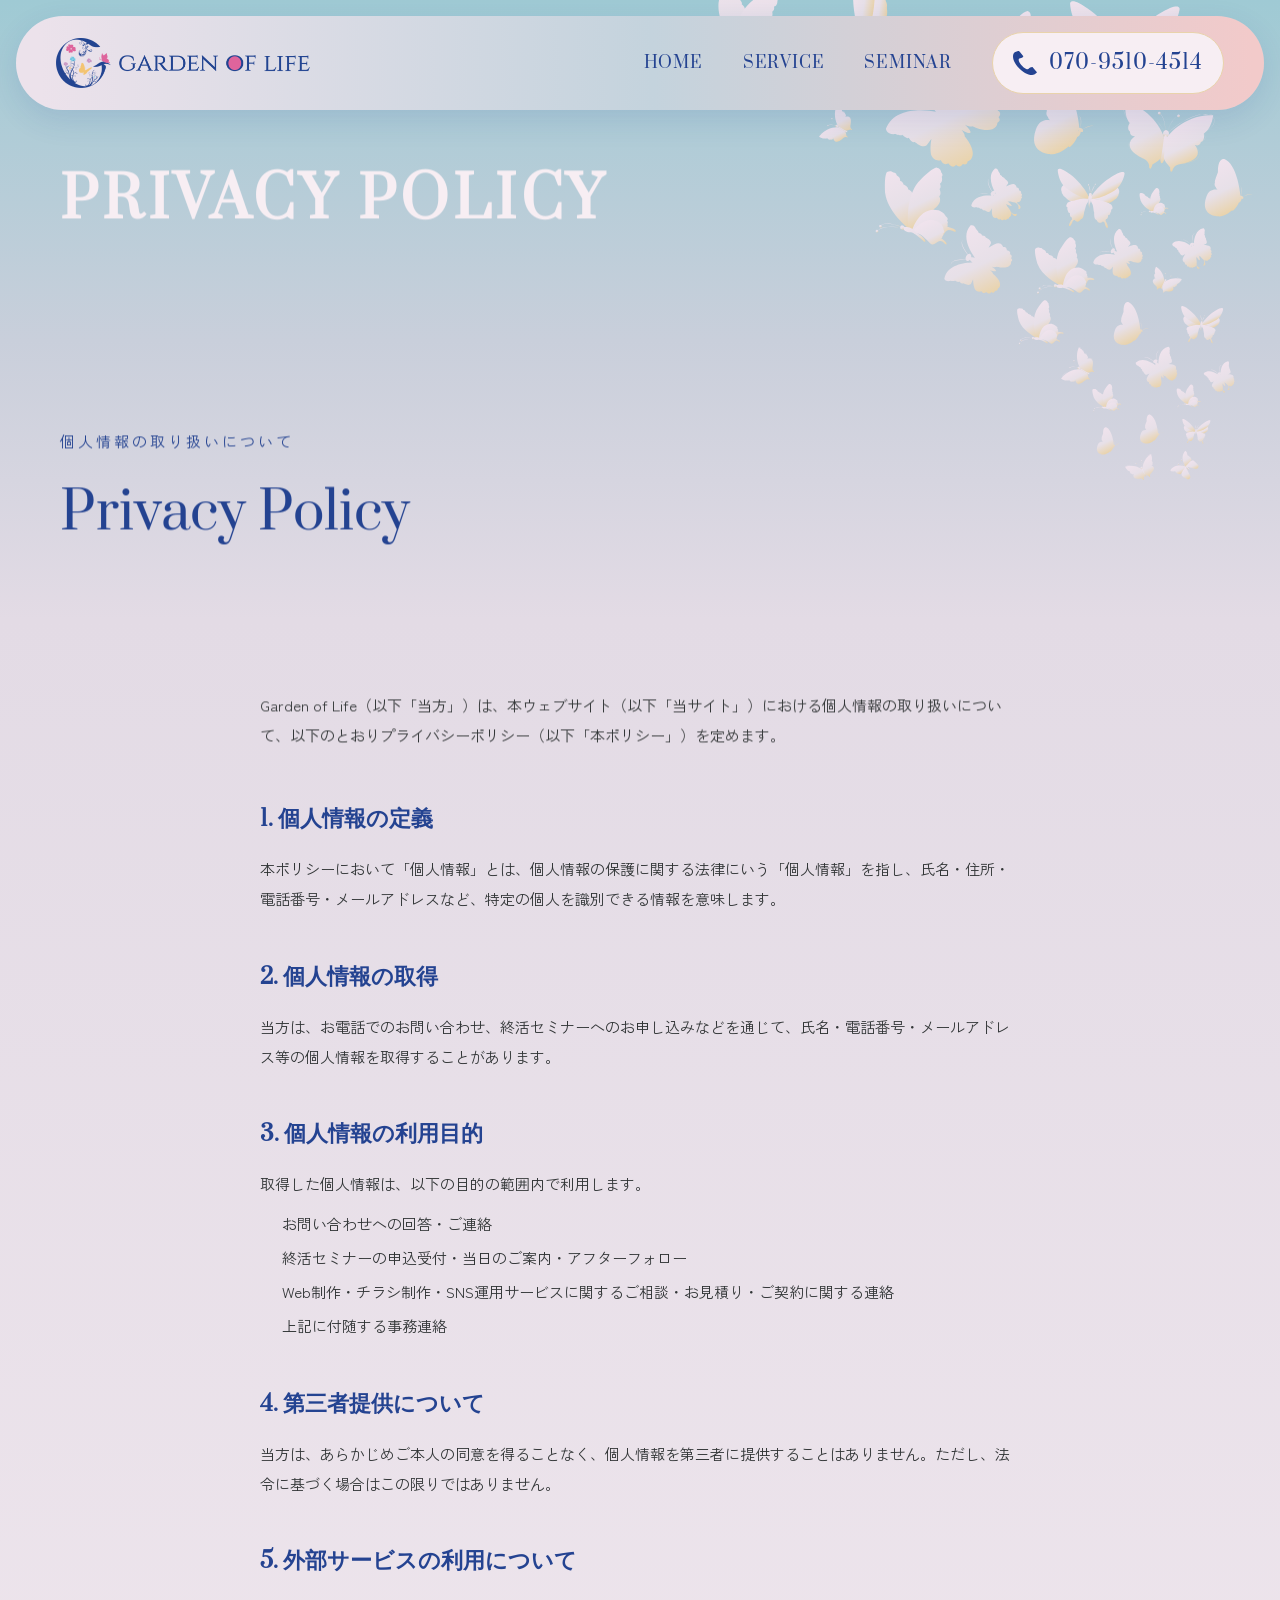
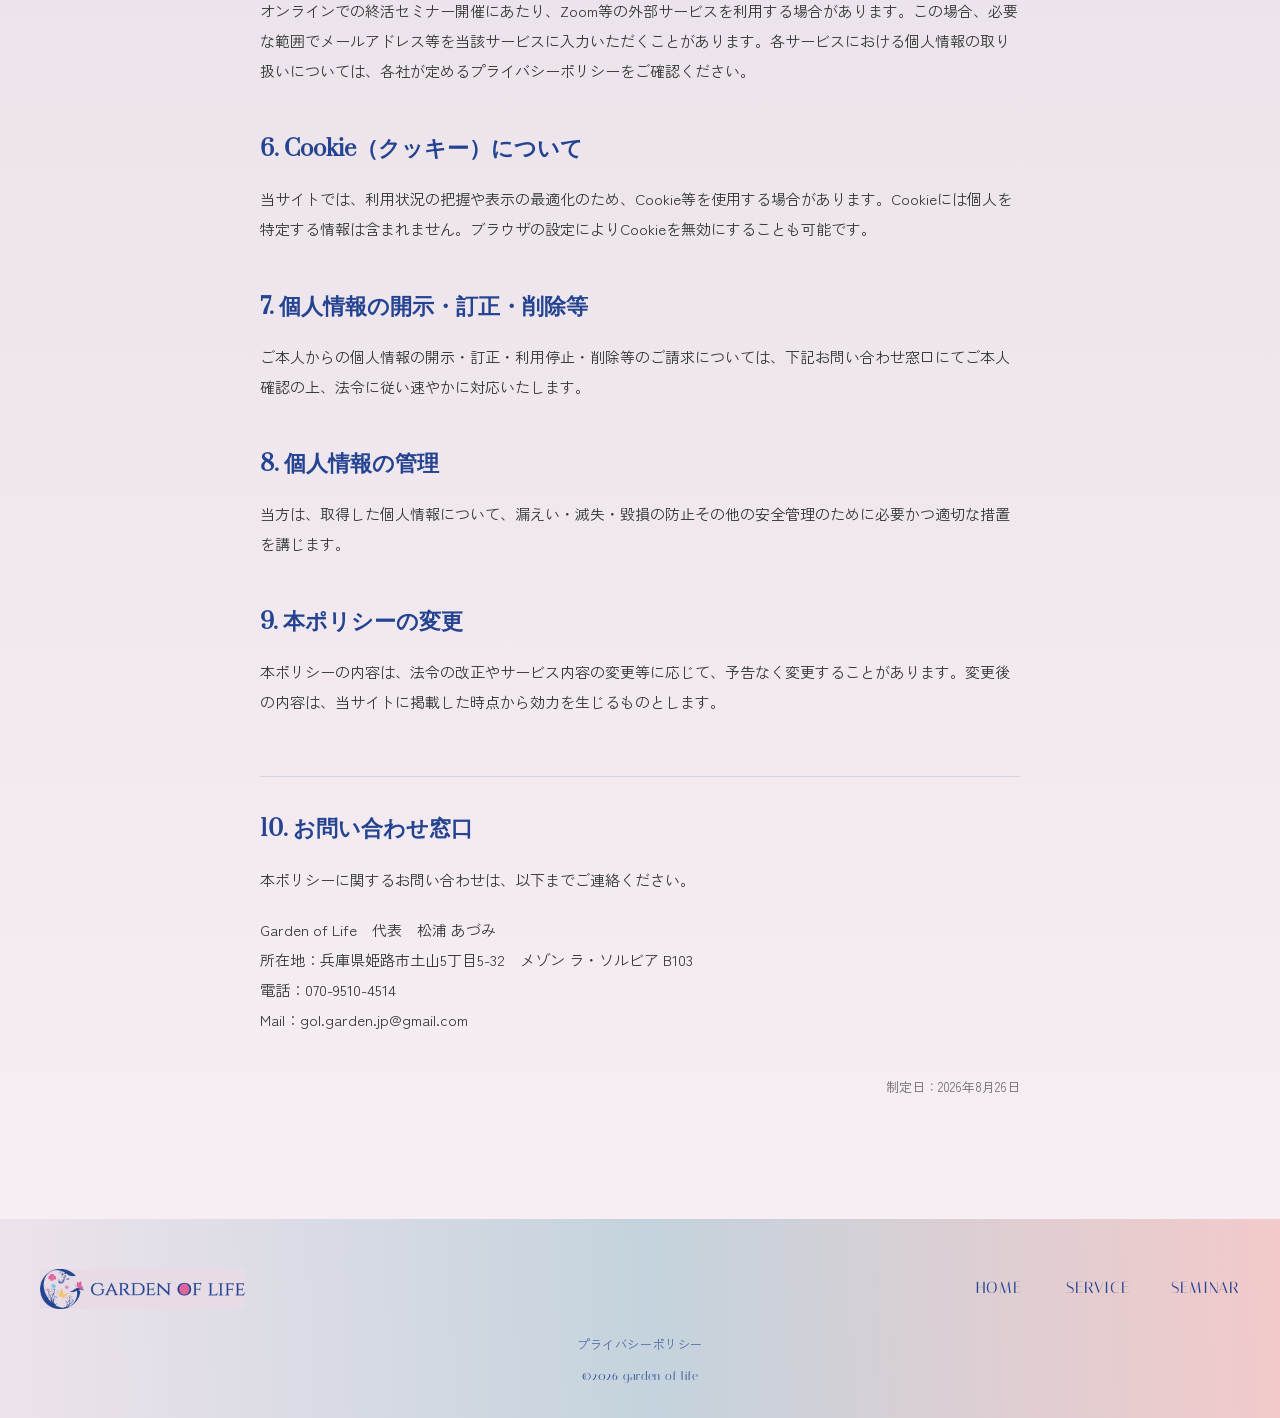
==== privacy.html @ 5ecae385 "Add privacy policy page and footer link" ====
<!DOCTYPE html>
<html lang="ja">
<head>
<meta charset="UTF-8">
<meta name="viewport" content="width=device-width, initial-scale=1.0">
<script>document.documentElement.classList.add('js');</script>
<title>プライバシーポリシー | Garden of Life</title>
<meta name="description" content="Garden of Lifeにおける個人情報の取り扱いについて定めたプライバシーポリシーです。">
<meta property="og:type" content="website">
<meta property="og:locale" content="ja_JP">
<meta property="og:site_name" content="Garden of Life">
<meta property="og:title" content="プライバシーポリシー | Garden of Life">
<meta property="og:description" content="Garden of Lifeにおける個人情報の取り扱いについて定めたプライバシーポリシーです。">
<meta property="og:image" content="images/ogp.jpg">
<meta name="twitter:card" content="summary_large_image">
<link rel="icon" type="image/png" href="./images/favicon.png">
<link rel="preconnect" href="https://fonts.googleapis.com">
<link rel="preconnect" href="https://fonts.gstatic.com" crossorigin>
<link href="https://fonts.googleapis.com/css2?family=Prata&family=Italiana&family=Zen+Kaku+Gothic+Antique:wght@400;500;700&display=swap" rel="stylesheet">
<link rel="stylesheet" href="./css/style.css">
</head>
<body>
<div class="page-transition" aria-hidden="true"></div>
<header class="header" id="header">
	<div class="header__inner">
		<a href="index.html" class="header__logo">
			<img src="./images/logo-header.png" alt="Garden of Life">
		</a>
		<nav class="header__nav">
			<ul class="header__nav-list">
				<li><a href="index.html">
					<span class="en">HOME</span>
					<span class="ja">トップ</span>
				</a></li>
				<li><a href="service.html">
					<span class="en">SERVICE</span>
					<span class="ja">サービス</span>
				</a></li>
				<li><a href="seminar.html">
					<span class="en">SEMINAR</span>
					<span class="ja">セミナー</span>
				</a></li>
			</ul>
			<a href="tel:07095104514" class="header__tel">
				<img src="./images/icon-phone.svg" alt="">
				<span>070-9510-4514</span>
			</a>
		</nav>
		<button class="header__hamburger" id="hamburger" aria-label="メニューを開く" aria-expanded="false">
			<span></span><span></span><span></span>
		</button>
	</div>
</header>
<nav class="sp-nav" id="spNav">
	<ul>
		<li><a href="index.html">HOME</a></li>
		<li><a href="service.html">SERVICE</a></li>
		<li><a href="seminar.html">SEMINAR</a></li>
	</ul>
	<a href="tel:07095104514" class="sp-nav__tel">070-9510-4514</a>
</nav>
<main>
	<!-- PAGE HERO -->
	<section class="page-hero">
		<img src="./images/butterflies-hero.svg" alt="" class="page-hero__butterflies">
		<h1 class="page-hero__label reveal">PRIVACY POLICY</h1>
		<div class="page-hero__inner">
			<p class="page-hero__ja reveal">個人情報の取り扱いについて</p>
			<p class="page-hero__en reveal">Privacy Policy</p>
		</div>
	</section>

	<!-- LEGAL -->
	<section class="legal">
		<div class="legal__inner">
			<p class="legal__lead reveal">
				Garden of Life（以下「当方」）は、本ウェブサイト（以下「当サイト」）における個人情報の取り扱いについて、以下のとおりプライバシーポリシー（以下「本ポリシー」）を定めます。
			</p>

			<div class="legal__section reveal">
				<h2 class="legal__heading">1. 個人情報の定義</h2>
				<p class="legal__text">本ポリシーにおいて「個人情報」とは、個人情報の保護に関する法律にいう「個人情報」を指し、氏名・住所・電話番号・メールアドレスなど、特定の個人を識別できる情報を意味します。</p>
			</div>

			<div class="legal__section reveal">
				<h2 class="legal__heading">2. 個人情報の取得</h2>
				<p class="legal__text">当方は、お電話でのお問い合わせ、終活セミナーへのお申し込みなどを通じて、氏名・電話番号・メールアドレス等の個人情報を取得することがあります。</p>
			</div>

			<div class="legal__section reveal">
				<h2 class="legal__heading">3. 個人情報の利用目的</h2>
				<p class="legal__text">取得した個人情報は、以下の目的の範囲内で利用します。</p>
				<ul class="legal__list">
					<li>お問い合わせへの回答・ご連絡</li>
					<li>終活セミナーの申込受付・当日のご案内・アフターフォロー</li>
					<li>Web制作・チラシ制作・SNS運用サービスに関するご相談・お見積り・ご契約に関する連絡</li>
					<li>上記に付随する事務連絡</li>
				</ul>
			</div>

			<div class="legal__section reveal">
				<h2 class="legal__heading">4. 第三者提供について</h2>
				<p class="legal__text">当方は、あらかじめご本人の同意を得ることなく、個人情報を第三者に提供することはありません。ただし、法令に基づく場合はこの限りではありません。</p>
			</div>

			<div class="legal__section reveal">
				<h2 class="legal__heading">5. 外部サービスの利用について</h2>
				<p class="legal__text">オンラインでの終活セミナー開催にあたり、Zoom等の外部サービスを利用する場合があります。この場合、必要な範囲でメールアドレス等を当該サービスに入力いただくことがあります。各サービスにおける個人情報の取り扱いについては、各社が定めるプライバシーポリシーをご確認ください。</p>
			</div>

			<div class="legal__section reveal">
				<h2 class="legal__heading">6. Cookie（クッキー）について</h2>
				<p class="legal__text">当サイトでは、利用状況の把握や表示の最適化のため、Cookie等を使用する場合があります。Cookieには個人を特定する情報は含まれません。ブラウザの設定によりCookieを無効にすることも可能です。</p>
			</div>

			<div class="legal__section reveal">
				<h2 class="legal__heading">7. 個人情報の開示・訂正・削除等</h2>
				<p class="legal__text">ご本人からの個人情報の開示・訂正・利用停止・削除等のご請求については、下記お問い合わせ窓口にてご本人確認の上、法令に従い速やかに対応いたします。</p>
			</div>

			<div class="legal__section reveal">
				<h2 class="legal__heading">8. 個人情報の管理</h2>
				<p class="legal__text">当方は、取得した個人情報について、漏えい・滅失・毀損の防止その他の安全管理のために必要かつ適切な措置を講じます。</p>
			</div>

			<div class="legal__section reveal">
				<h2 class="legal__heading">9. 本ポリシーの変更</h2>
				<p class="legal__text">本ポリシーの内容は、法令の改正やサービス内容の変更等に応じて、予告なく変更することがあります。変更後の内容は、当サイトに掲載した時点から効力を生じるものとします。</p>
			</div>

			<div class="legal__contact reveal">
				<h2 class="legal__heading">10. お問い合わせ窓口</h2>
				<p class="legal__text">本ポリシーに関するお問い合わせは、以下までご連絡ください。</p>
				<p class="legal__text" style="margin-top:20px;">
					Garden of Life　代表　松浦 あづみ<br>
					所在地：兵庫県姫路市土山5丁目5-32　メゾン ラ・ソルビア B103<br>
					電話：070-9510-4514<br>
					Mail：gol.garden.jp@gmail.com
				</p>
			</div>

			<p class="legal__date">制定日：2026年8月26日</p>
		</div>
	</section>
</main>
<footer class="footer">
	<div class="footer__inner">
		<a href="index.html" class="footer__logo">
			<img src="./images/logo-footer.png" alt="Garden of Life">
		</a>
		<nav class="footer__nav">
			<a href="index.html">
				<span class="en">HOME</span>
				<span class="ja">トップ</span>
			</a>
			<a href="service.html">
				<span class="en">SERVICE</span>
				<span class="ja">サービス</span>
			</a>
			<a href="seminar.html">
				<span class="en">SEMINAR</span>
				<span class="ja">セミナー</span>
			</a>
		</nav>
	</div>
	<p class="footer__legal"><a href="privacy.html">プライバシーポリシー</a></p>
	<p class="footer__copyright">©2026 garden of life</p>
</footer>
<script src="./js/script.js"></script>
</body>
</html>
---- css/style.css ----
@charset "UTF-8";
/* ========================================
   Reset & Base
======================================== */
*, *::before, *::after {
  box-sizing: border-box;
  margin: 0;
  padding: 0;
}

html {
  scroll-behavior: smooth;
}

body {
  font-family: "Zen Kaku Gothic Antique", sans-serif;
  color: #244391;
  font-size: 16px;
  line-height: 1.8;
  background-color: #E7DCE6;
  overflow-x: hidden;
}

img {
  display: block;
  max-width: 100%;
  height: auto;
}

a {
  text-decoration: none;
  color: inherit;
}

ul {
  list-style: none;
}

.section-heading {
  font-family: "Prata", serif;
  font-weight: 400;
  font-size: 64px;
  line-height: 1.1;
  text-align: center;
  color: #244391;
  display: flex;
  align-items: baseline;
  justify-content: center;
  gap: 20px;
  flex-wrap: wrap;
}

.section-heading--row {
  justify-content: flex-start;
}

.section-heading__sub {
  font-family: "Zen Kaku Gothic Antique", sans-serif;
  font-size: 16px;
  letter-spacing: 0.1em;
  color: #244391;
}

/* ========================================
   装飾（編み目パターン・蝶々）
======================================== */
.deco-butterflies {
  position: absolute;
  inset: 0;
  overflow: hidden;
  pointer-events: none;
  z-index: 0;
}

.deco-butterfly {
  position: absolute;
  color: #9FCAD4;
  opacity: 0.55;
}

@media (max-width: 1024px) {
  .section-heading {
    font-size: 44px;
  }
}
@media (max-width: 640px) {
  .section-heading {
    font-size: 32px;
    gap: 10px;
  }
}
/* ========================================
   Header
======================================== */
.header {
  position: fixed;
  top: 16px;
  left: 16px;
  right: 16px;
  z-index: 200;
  padding: 16px 40px;
  border-radius: 999px;
  background: linear-gradient(88deg, rgb(236, 226, 235) 2%, rgb(196, 211, 221) 51%, rgb(242, 202, 202) 99%);
  box-shadow: 0 10px 30px rgba(36, 67, 145, 0.12);
  transition: border-radius 0.3s ease;
}

.header__inner {
  max-width: 1440px;
  margin: 0 auto;
  display: flex;
  align-items: center;
  justify-content: space-between;
}

.header__logo img {
  height: 50px;
  width: auto;
}

.header__nav {
  display: flex;
  align-items: center;
  gap: 40px;
}

.header__nav-list {
  display: flex;
  gap: 40px;
  font-family: "Prata", serif;
  font-size: 16px;
  letter-spacing: 0.05em;
  color: #244391;
}

.header__nav-list a {
  position: relative;
  display: grid;
  justify-items: center;
  overflow: hidden;
  text-transform: uppercase;
}

.header__nav-list a span {
  display: block;
  grid-area: 1/1;
  white-space: nowrap;
  transition: transform 0.4s ease, opacity 0.4s ease;
}

.header__nav-list a .en {
  transform: translateY(0);
}

.header__nav-list a .ja {
  transform: translateY(100%);
  opacity: 0;
}

.header__nav-list a:hover .en {
  transform: translateY(-100%);
  opacity: 0;
}

.header__nav-list a:hover .ja {
  transform: translateY(0);
  opacity: 1;
}

.header__tel {
  display: flex;
  align-items: center;
  gap: 12px;
  background-color: #F7EEF3;
  border: 1px solid #E9D3AB;
  border-radius: 80px;
  padding: 12px 20px;
  font-family: "Prata", serif;
  font-size: 20px;
  letter-spacing: 0.05em;
  color: #244391;
  white-space: nowrap;
  transition: background-color 0.2s, color 0.2s;
}

.header__tel img {
  width: 24px;
  height: 24px;
  transition: filter 0.2s;
}

.header__tel:hover {
  background-color: #244391;
  color: #F7EEF3;
}

.header__tel:hover img {
  filter: brightness(0) invert(1);
}

.header__hamburger {
  display: none;
  flex-direction: column;
  justify-content: center;
  gap: 6px;
  width: 32px;
  height: 32px;
  background: none;
  border: none;
  cursor: pointer;
}

.header__hamburger span {
  display: block;
  width: 100%;
  height: 2px;
  background-color: #244391;
  transition: transform 0.3s, opacity 0.3s;
}

.header.is-open .header__hamburger span:nth-child(1) {
  transform: translateY(8px) rotate(45deg);
}

.header.is-open .header__hamburger span:nth-child(2) {
  opacity: 0;
}

.header.is-open .header__hamburger span:nth-child(3) {
  transform: translateY(-8px) rotate(-45deg);
}

.sp-nav {
  display: none;
  position: fixed;
  top: 0;
  right: 0;
  width: 260px;
  height: 100vh;
  background-color: #F7EEF3;
  z-index: 199;
  padding: 100px 32px 32px;
  transform: translateX(100%);
  transition: transform 0.3s ease;
  flex-direction: column;
  gap: 32px;
}

.sp-nav.is-open {
  transform: translateX(0);
}

.sp-nav ul {
  display: flex;
  flex-direction: column;
  gap: 24px;
  font-family: "Prata", serif;
  font-size: 18px;
}

.sp-nav__tel {
  font-family: "Prata", serif;
  font-size: 18px;
}

@media (max-width: 1024px) {
  .header__nav {
    display: none;
  }
  .header__hamburger {
    display: flex;
  }
  .sp-nav {
    display: flex;
  }
}
@media (max-width: 640px) {
  .header {
    padding: 16px 20px;
  }
  .header__logo img {
    height: 36px;
  }
}
/* ========================================
   Hero
======================================== */
.hero {
  position: relative;
  height: 800px;
  overflow: hidden;
  background: linear-gradient(180deg, #9FCAD4 0%, #C9CFDB 55%, #E3DBE5 100%);
  display: flex;
  align-items: center;
}

.hero__butterflies {
  position: absolute;
  top: -30px;
  right: -60px;
  width: 58%;
  max-width: 840px;
  pointer-events: none;
}

.hero__content {
  position: relative;
  z-index: 1;
  padding-left: 8.3%;
}

.hero__title {
  font-family: "Prata", serif;
  font-weight: 400;
  font-size: 72px;
  line-height: 1.25;
  letter-spacing: 0.05em;
  color: #F7EEF3;
  text-shadow: 4px 4px 20px rgba(36, 67, 145, 0.2);
}

.hero__subtitle {
  font-family: "Zen Kaku Gothic Antique", sans-serif;
  font-size: 20px;
  letter-spacing: 0.05em;
  color: #F7EEF3;
  text-shadow: 2px 2px 12px rgba(36, 67, 145, 0.2);
  margin-top: 24px;
}

@media (max-width: 1024px) {
  .hero__title {
    font-size: 48px;
  }
  .hero__subtitle {
    font-size: 18px;
    margin-top: 20px;
  }
}
@media (max-width: 640px) {
  .hero {
    height: 600px;
  }
  .hero__content {
    padding-left: 24px;
  }
  .hero__title {
    font-size: 34px;
  }
  .hero__subtitle {
    font-size: 15px;
    margin-top: 16px;
  }
  .hero__butterflies {
    width: 80%;
    right: -100px;
  }
}
/* ========================================
   Marquee
======================================== */
.marquee {
  overflow: hidden;
  white-space: nowrap;
  background-color: #F2CACA;
  padding: 24px 0;
}

.marquee__track {
  display: inline-flex;
  gap: 40px;
  animation: marquee-scroll 30s linear infinite;
}

.marquee__track--reverse {
  animation-direction: reverse;
}

.marquee__track span {
  font-family: "Prata", serif;
  font-size: 48px;
  color: rgba(36, 67, 145, 0.35);
  letter-spacing: 0.05em;
}

@keyframes marquee-scroll {
  from {
    transform: translateX(0);
  }
  to {
    transform: translateX(-50%);
  }
}
@media (prefers-reduced-motion: reduce) {
  .marquee__track {
    animation: none;
  }
}
/* ========================================
   Story
======================================== */
.story {
  position: relative;
  overflow: hidden;
  background: linear-gradient(180deg, #E3DBE5 0%, #F2CACA 100%);
  background-image: repeating-linear-gradient(45deg, rgba(115, 200, 227, 0.14) 0, rgba(115, 200, 227, 0.14) 1px, transparent 1px, transparent 60px), repeating-linear-gradient(-45deg, rgba(115, 200, 227, 0.14) 0, rgba(115, 200, 227, 0.14) 1px, transparent 1px, transparent 60px), linear-gradient(180deg, #E3DBE5 0%, #F2CACA 100%);
}

.story__inner {
  position: relative;
  z-index: 1;
  max-width: 1000px;
  margin: 0 auto;
  padding: 100px 20px 80px;
  text-align: center;
}

.story__block {
  max-width: 560px;
  margin: 70px auto 0;
}

.story__sub {
  font-family: "Prata", serif;
  font-style: italic;
  font-size: 44px;
  font-weight: 400;
  color: #9FCAD4;
  margin-bottom: 24px;
  text-align: left;
}

.story__text {
  font-size: 16px;
  line-height: 1.85;
  color: #313536;
}

@media (max-width: 640px) {
  .story__sub {
    font-size: 30px;
  }
}
/* ========================================
   Brand（ロゴの由来）
======================================== */
.brand {
  background-color: #F2CACA;
  padding: 90px 40px;
}

.brand__inner {
  max-width: 1100px;
  margin: 0 auto;
  display: flex;
  align-items: center;
  gap: 70px;
}

.brand__mark {
  width: 200px;
  flex-shrink: 0;
}

.brand__text {
  flex: 1;
  min-width: 0;
  font-size: 16px;
  line-height: 2.5;
  text-align: left;
  padding-inline: 4%;
  color: #244391;
}

@media (max-width: 1024px) {
  .brand__inner {
    gap: 40px;
  }
  .brand__mark {
    width: 150px;
  }
}
@media (max-width: 640px) {
  .brand {
    padding: 60px 20px;
  }
  .brand__inner {
    flex-direction: column;
    text-align: center;
    gap: 24px;
  }
  .brand__mark {
    width: 140px;
  }
}
/* ========================================
   About
======================================== */
.about {
  position: relative;
  overflow: hidden;
  background: linear-gradient(180deg, #F2CACA 0%, #E3C7CF 100%);
  background-image: repeating-linear-gradient(45deg, rgba(115, 200, 227, 0.14) 0, rgba(115, 200, 227, 0.14) 1px, transparent 1px, transparent 60px), repeating-linear-gradient(-45deg, rgba(115, 200, 227, 0.14) 0, rgba(115, 200, 227, 0.14) 1px, transparent 1px, transparent 60px), linear-gradient(180deg, #F2CACA 0%, #E3C7CF 100%);
  padding: 100px 20px 120px;
}

.about__inner {
  position: relative;
  z-index: 1;
  max-width: 1100px;
  margin: 0 auto;
}

.about__content {
  display: flex;
  align-items: flex-start;
  gap: 90px;
  flex-wrap: wrap;
  margin-top: 48px;
}

.about__portrait-wrap {
  position: relative;
  flex-shrink: 0;
  width: 278px;
}

.about__portrait {
  position: relative;
  width: 278px;
  height: 390px;
  border-radius: 50%;
  overflow: hidden;
  border: 1.5px solid #E9D3AB;
}

.about__portrait img {
  width: 100%;
  height: 100%;
  object-fit: cover;
}

.about__portrait-ring {
  position: absolute;
  top: -53px;
  left: 32px;
  width: 214px;
  max-width: none;
  height: 496px;
  transform: rotate(36.2deg);
  transform-origin: center center;
  pointer-events: none;
  z-index: 1;
}

.about__table {
  flex: 1;
  min-width: 280px;
  display: flex;
  flex-direction: column;
}

.about__row {
  display: flex;
  gap: 20px;
  padding: 18px 0;
  border-top: 1px solid rgba(36, 67, 145, 0.25);
  font-size: 16px;
  letter-spacing: 0.05em;
}

.about__row:last-child {
  border-bottom: 1px solid rgba(36, 67, 145, 0.25);
}

.about__row dt {
  width: 100px;
  flex-shrink: 0;
  font-weight: 500;
}

@media (max-width: 1024px) {
  .about__content {
    justify-content: center;
  }
  .about__table {
    min-width: 100%;
  }
}
@media (max-width: 640px) {
  .about__content {
    flex-direction: column;
    align-items: center;
  }
}
/* ========================================
   Service（Topページ内プレビュー）
======================================== */
.service {
  position: relative;
  overflow: hidden;
  background: linear-gradient(180deg, #E3C7CF 0%, #CBBFC6 100%);
  background-image: repeating-linear-gradient(45deg, rgba(242, 202, 202, 0.16) 0, rgba(242, 202, 202, 0.16) 1px, transparent 1px, transparent 60px), repeating-linear-gradient(-45deg, rgba(242, 202, 202, 0.16) 0, rgba(242, 202, 202, 0.16) 1px, transparent 1px, transparent 60px), linear-gradient(180deg, #E3C7CF 0%, #CBBFC6 100%);
  padding: 100px 20px 60px;
}

.service__butterflies {
  position: absolute;
  top: 0;
  right: -180px;
  width: 380px;
  max-width: 40%;
  transform: scaleX(-1);
  pointer-events: none;
  z-index: 0;
}

.service__inner {
  position: relative;
  z-index: 1;
  max-width: 1200px;
  margin: 0 auto;
}

.service__list {
  display: flex;
  justify-content: center;
  gap: 60px;
  margin-top: 60px;
  flex-wrap: wrap;
}

.service__item {
  width: 360px;
  height: 360px;
  border-radius: 50%;
  background-color: #fff;
  display: flex;
  flex-direction: column;
  align-items: center;
  justify-content: flex-start;
  text-align: center;
  padding: 36px 40px 30px;
  box-shadow: 0 14px 40px rgba(36, 67, 145, 0.08);
}

.service__num {
  font-family: "Prata", serif;
  font-size: 48px;
  line-height: 1.15;
  color: #244391;
}

.service__name {
  font-family: "Prata", serif;
  font-size: 33px;
  line-height: 1.15;
  color: #C76B90;
  letter-spacing: 0.05em;
  margin: 8px 0 10px;
}

.service__desc {
  width: 100%;
  height: 96px;
  overflow: hidden;
  font-size: 20px;
  line-height: 1.5;
}

.service__arrow {
  margin-top: 10px;
  font-size: 26px;
  line-height: 1;
  transition: transform 0.2s;
}

.service__arrow:hover {
  transform: translateX(4px);
}

@media (max-width: 1024px) {
  .service__item {
    width: 300px;
    height: 300px;
    padding: 30px 34px 26px;
  }
  .service__num {
    font-size: 40px;
  }
  .service__name {
    font-size: 28px;
    margin: 6px 0 8px;
  }
  .service__desc {
    font-size: 17px;
    height: 83px;
  }
  .service__arrow {
    margin-top: 8px;
  }
}
@media (max-width: 640px) {
  .service__list {
    gap: 30px;
  }
  .service__item {
    width: 240px;
    height: 240px;
    padding: 26px 26px 20px;
  }
  .service__num {
    font-size: 32px;
  }
  .service__name {
    font-size: 22px;
    margin: 6px 0 6px;
  }
  .service__desc {
    font-size: 14px;
    height: 69px;
  }
  .service__arrow {
    margin-top: 6px;
  }
}
/* ========================================
   Reason
======================================== */
.reason {
  background: linear-gradient(180deg, #CBBFC6 0%, #B2CED8 100%);
  padding: 100px 20px 120px;
}

.reason__inner {
  max-width: 1000px;
  margin: 0 auto;
}

.reason__list {
  margin-top: 60px;
  display: flex;
  flex-direction: column;
}

.reason__item {
  display: grid;
  grid-template-columns: 90px 220px 1fr;
  align-items: center;
  gap: 20px;
  padding: 32px 0;
  border-top: 1px solid rgba(36, 67, 145, 0.3);
}

.reason__item:last-child {
  border-bottom: 1px solid rgba(36, 67, 145, 0.3);
}

.reason__index {
  font-family: "Prata", serif;
  font-size: 12px;
  letter-spacing: 0.1em;
}

.reason__title {
  font-family: "Prata", serif;
  font-weight: 400;
  font-size: 26px;
}

.reason__text {
  font-size: 14px;
  line-height: 1.8;
}

@media (max-width: 1024px) {
  .reason__item {
    grid-template-columns: 60px 1fr;
    grid-template-rows: auto auto;
  }
  .reason__text {
    grid-column: 1/-1;
  }
}
@media (max-width: 640px) {
  .reason__item {
    grid-template-columns: 1fr;
  }
}
/* ========================================
   Contact
======================================== */
.contact {
  position: relative;
  overflow: hidden;
  background: linear-gradient(180deg, #B2CED8 0%, #9FCAD4 100%);
  padding: 100px 20px;
  text-align: center;
}

.contact__butterflies {
  position: absolute;
  top: 0;
  left: -40px;
  width: 40%;
  max-width: 560px;
  pointer-events: none;
}

.contact__inner {
  position: relative;
  z-index: 1;
}

.contact__text {
  font-size: 16px;
  letter-spacing: 0.1em;
  margin-top: 20px;
}

.contact__btn {
  display: inline-flex;
  align-items: center;
  gap: 12px;
  margin-top: 40px;
  padding: 18px 48px;
  border: 1px solid #F7EEF3;
  border-radius: 80px;
  font-family: "Prata", serif;
  font-size: 16px;
  letter-spacing: 0.1em;
  color: #F7EEF3;
  transition: background-color 0.2s, color 0.2s;
}

.contact__btn img {
  width: 15px;
  height: 20px;
  filter: brightness(0) invert(1);
}

.contact__btn:hover {
  background-color: #F7EEF3;
  color: #244391;
}

.contact__btn:hover img {
  filter: none;
}

/* ========================================
   Footer
======================================== */
.footer {
  background: linear-gradient(88deg, rgb(236, 226, 235) 2%, rgb(196, 211, 221) 51%, rgb(242, 202, 202) 99%);
  padding: 50px 40px 30px;
}

.footer__inner {
  max-width: 1360px;
  margin: 0 auto;
  display: flex;
  align-items: center;
  justify-content: space-between;
  flex-wrap: wrap;
  gap: 20px;
}

.footer__logo img {
  height: 40px;
  width: auto;
}

.footer__nav {
  display: flex;
  gap: 40px;
  font-family: "Italiana", serif;
  font-size: 16px;
  letter-spacing: 0.05em;
}

.footer__nav a {
  position: relative;
  display: grid;
  justify-items: center;
  overflow: hidden;
  text-transform: uppercase;
}

.footer__nav a span {
  display: block;
  grid-area: 1/1;
  white-space: nowrap;
  transition: transform 0.4s ease, opacity 0.4s ease;
}

.footer__nav a .en {
  transform: translateY(0);
}

.footer__nav a .ja {
  transform: translateY(100%);
  opacity: 0;
}

.footer__nav a:hover .en {
  transform: translateY(-100%);
  opacity: 0;
}

.footer__nav a:hover .ja {
  transform: translateY(0);
  opacity: 1;
}

.footer__legal {
  text-align: center;
  margin-top: 24px;
  font-size: 12px;
  letter-spacing: 0.05em;
  color: #244391;
}

.footer__legal a {
  opacity: 0.75;
  transition: opacity 0.2s;
}

.footer__legal a:hover {
  opacity: 1;
  text-decoration: underline;
}

.footer__copyright {
  text-align: center;
  font-family: "Italiana", serif;
  font-weight: 400;
  font-size: 12px;
  letter-spacing: 0.05em;
  margin-top: 12px;
  color: #244391;
}

@media (max-width: 640px) {
  .footer__inner {
    flex-direction: column;
    text-align: center;
  }
  .footer__nav {
    gap: 24px;
  }
}
/* ========================================
   Page Hero（下層ページ）
======================================== */
.page-hero {
  position: relative;
  overflow: hidden;
  min-height: 620px;
  display: flex;
  flex-direction: column;
  justify-content: space-between;
  align-items: flex-start;
  text-align: left;
  padding: 150px 60px 60px;
  background: linear-gradient(180deg, #9FCAD4 0%, #C9CFDB 55%, #E3DBE5 100%);
}

.page-hero__butterflies {
  position: absolute;
  top: -30px;
  right: -60px;
  width: 50%;
  max-width: 700px;
  pointer-events: none;
}

.page-hero__label {
  position: relative;
  z-index: 1;
  font-family: "Prata", serif;
  font-size: 56px;
  letter-spacing: 0.08em;
  color: #F7EEF3;
}

.page-hero__inner {
  position: relative;
  z-index: 1;
}

.page-hero__ja {
  font-size: 15px;
  letter-spacing: 0.2em;
  color: #244391;
}

.page-hero__en {
  margin-top: 12px;
  font-family: "Prata", serif;
  font-size: 52px;
  color: #244391;
}

@media (max-width: 1024px) {
  .page-hero {
    padding: 130px 40px 50px;
    min-height: 520px;
  }
  .page-hero__label {
    font-size: 44px;
  }
}
@media (max-width: 640px) {
  .page-hero {
    padding: 110px 24px 40px;
    min-height: 440px;
  }
  .page-hero__label {
    font-size: 32px;
  }
  .page-hero__en {
    font-size: 32px;
  }
}
/* ========================================
   Work（サービス詳細）
======================================== */
.work {
  background: linear-gradient(180deg, #E7DCE6 0%, #D7D8E2 100%);
  padding: 100px 20px 60px;
}

.work__inner {
  max-width: 1100px;
  margin: 0 auto;
}

.work__head {
  text-align: center;
  margin-bottom: 60px;
}

.work__label {
  font-family: "Prata", serif;
  font-style: italic;
  font-size: 16px;
  color: #C76B90;
  letter-spacing: 0.05em;
}

.work__title {
  margin-top: 8px;
  font-family: "Prata", serif;
  font-weight: 400;
  font-size: 40px;
  color: #244391;
}

.work__list {
  display: flex;
  flex-direction: column;
  gap: 40px;
  margin-bottom: 40px;
}

.work-card {
  display: flex;
  align-items: stretch;
  gap: 48px;
  background-color: #F9F6F3;
  border-radius: 32px;
  padding: 48px;
  box-shadow: 0 10px 30px rgba(36, 67, 145, 0.08);
}

.work-card--feature {
  background: linear-gradient(120deg, #9FCAD4 0%, #C9CFDB 55%, #F2CACA 100%);
}

.work-card--feature .work-card__title,
.work-card--feature .work-card__catch {
  color: #244391;
}

.work-card__image {
  flex-shrink: 0;
  width: 280px;
  border-radius: 20px;
  overflow: hidden;
  background-color: rgba(36, 67, 145, 0.06);
}

.work-card__image img {
  width: 100%;
  height: 100%;
  object-fit: cover;
}

.work-card__image--placeholder {
  min-height: 220px;
  background: linear-gradient(135deg, rgba(36, 67, 145, 0.08), rgba(199, 107, 144, 0.12));
}

.work-card__body {
  flex: 1;
  min-width: 0;
}

.work-card__title {
  font-family: "Prata", serif;
  font-weight: 400;
  font-size: 30px;
  color: #244391;
}

.work-card__catch {
  margin-top: 14px;
  font-size: 18px;
  font-weight: 500;
  color: #C76B90;
}

.work-card__text {
  margin-top: 18px;
  font-size: 14px;
  line-height: 2;
}

.flow {
  margin-top: 32px;
}

.flow__label {
  display: inline-block;
  font-family: "Prata", serif;
  font-style: italic;
  font-size: 14px;
  color: #C76B90;
  border-bottom: 1px solid #C76B90;
  padding-bottom: 6px;
  margin-bottom: 18px;
}

.flow__list {
  display: grid;
  grid-template-columns: repeat(6, 1fr);
  gap: 16px;
}

.flow__step {
  border: 1px solid rgba(36, 67, 145, 0.2);
  border-radius: 10px;
  padding: 12px 6px;
  text-align: center;
  font-size: 11px;
  line-height: 1.5;
  background-color: rgba(255, 255, 255, 0.5);
}

.flow__step-num {
  display: block;
  font-family: "Prata", serif;
  font-size: 13px;
  color: #C76B90;
  margin-bottom: 4px;
}

.highlight-band {
  text-align: center;
  padding: 70px 20px;
  background-color: #244391;
}

.highlight-band__title {
  font-family: "Prata", serif;
  font-style: italic;
  font-size: 30px;
  color: #F7EEF3;
}

.highlight-band__text {
  margin-top: 16px;
  font-size: 14px;
  color: rgba(247, 238, 243, 0.8);
}

@media (max-width: 1024px) {
  .work-card {
    flex-direction: column;
  }
  .work-card__image {
    width: 100%;
    height: 220px;
  }
  .flow__list {
    grid-template-columns: repeat(3, 1fr);
  }
}
@media (max-width: 640px) {
  .work {
    padding: 70px 16px 40px;
  }
  .work__title {
    font-size: 28px;
  }
  .work-card {
    padding: 28px;
    border-radius: 20px;
  }
  .flow__list {
    grid-template-columns: repeat(2, 1fr);
  }
  .highlight-band__title {
    font-size: 22px;
  }
}
/* ========================================
   Seminar（終活セミナー）
======================================== */
.seminar-page .reason {
  background: linear-gradient(180deg, #F0D6DC 0%, #E3C7CF 100%);
}

.seminar-page .work {
  background: linear-gradient(180deg, #E3C7CF 0%, #CBBFC6 100%);
}

.seminar-page .about {
  background: linear-gradient(180deg, #B2CED8 0%, #D7D8E2 100%);
  background-image: repeating-linear-gradient(45deg, rgba(115, 200, 227, 0.14) 0, rgba(115, 200, 227, 0.14) 1px, transparent 1px, transparent 60px), repeating-linear-gradient(-45deg, rgba(115, 200, 227, 0.14) 0, rgba(115, 200, 227, 0.14) 1px, transparent 1px, transparent 60px), linear-gradient(180deg, #B2CED8 0%, #D7D8E2 100%);
}

.seminar-page .contact {
  background: linear-gradient(180deg, #C9CFDB 0%, #E3DBE5 100%);
}

.seminar-page .work-card__text,
.seminar-page .reason__text,
.seminar-page .about__bio,
.seminar-page .seminar-lead__text,
.seminar-page .faq__a,
.seminar-page .testimonial__text,
.seminar-page .work-card__points {
  font-size: 17px;
}

.seminar-lead {
  background: linear-gradient(180deg, #E3DBE5 0%, #F2CACA 100%);
  padding: 90px 20px 70px;
  text-align: center;
}

.seminar-lead__inner {
  max-width: 760px;
  margin: 0 auto;
}

.seminar-lead__catch {
  font-family: "Prata", serif;
  font-size: 34px;
  line-height: 1.5;
  color: #244391;
}

.seminar-lead__catch-sub {
  margin-top: 14px;
  font-size: 18px;
  color: #C76B90;
  font-weight: 500;
}

.seminar-lead__text {
  margin-top: 32px;
  line-height: 2;
  color: #313536;
}

.seminar-lead__cta {
  margin-top: 36px;
  display: flex;
  flex-direction: column;
  align-items: center;
  gap: 10px;
}

.seminar-lead__cta .contact__btn {
  border-color: #244391;
  color: #244391;
}

.seminar-lead__note {
  font-size: 13px;
  color: #313536;
  opacity: 0.7;
}

/* DATA */
.data {
  background: linear-gradient(180deg, #F2CACA 0%, #F0D6DC 100%);
  padding: 80px 20px;
}

.data__inner {
  max-width: 980px;
  margin: 0 auto;
}

.data__list {
  margin-top: 50px;
  display: flex;
  flex-wrap: wrap;
  justify-content: center;
  gap: 32px;
}

.data__item {
  width: 280px;
  background-color: #F9F6F3;
  border-radius: 24px;
  padding: 36px 24px;
  text-align: center;
  box-shadow: 0 10px 24px rgba(36, 67, 145, 0.06);
}

.data__num {
  font-family: "Prata", serif;
  font-size: 44px;
  color: #C76B90;
}

.data__num span {
  font-size: 20px;
  margin-left: 2px;
}

.data__text {
  margin-top: 12px;
  font-size: 14px;
  line-height: 1.8;
  color: #313536;
}

.data__source {
  margin-top: 32px;
  text-align: center;
  font-size: 12px;
  color: #313536;
  opacity: 0.6;
}

/* こんな方へ：層分けラベル */
.reason__group-label {
  margin: 40px 0 4px;
  font-family: "Prata", serif;
  font-style: italic;
  font-size: 18px;
  color: #C76B90;
}

.reason__group-label:first-child {
  margin-top: 0;
}

/* カリキュラムの詳細箇条書き */
.work-card__points {
  margin-top: 16px;
  padding-left: 1.2em;
  line-height: 1.9;
  color: #313536;
}

.work-card__points li {
  margin-bottom: 4px;
}

.work-card__disclaimer {
  margin-top: 16px;
  font-size: 13px;
  color: #244391;
  opacity: 0.8;
}

/* TESTIMONIAL */
.testimonial {
  background: linear-gradient(180deg, #CBBFC6 0%, #B2CED8 100%);
  padding: 100px 20px;
}

.testimonial__inner {
  max-width: 1100px;
  margin: 0 auto;
}

.testimonial__list {
  margin-top: 50px;
  display: flex;
  flex-wrap: wrap;
  justify-content: center;
  gap: 32px;
}

.testimonial__card {
  width: 320px;
  background: linear-gradient(160deg, #F2CACA 0%, #E3DBE5 100%);
  border-radius: 24px;
  padding: 36px 30px;
  box-shadow: 0 10px 24px rgba(36, 67, 145, 0.06);
}

.testimonial__text {
  line-height: 1.9;
  color: #313536;
}

.testimonial__who {
  margin-top: 20px;
  font-size: 13px;
  letter-spacing: 0.05em;
  color: #C76B90;
}

/* FAQ */
.faq {
  background: linear-gradient(180deg, #9FCAD4 0%, #C9CFDB 100%);
  padding: 100px 20px 100px;
}

.faq__inner {
  max-width: 820px;
  margin: 0 auto;
}

.faq__list {
  margin-top: 50px;
}

.faq__item {
  padding: 28px 0;
  border-top: 1px solid rgba(36, 67, 145, 0.15);
}

.faq__item:last-child {
  border-bottom: 1px solid rgba(36, 67, 145, 0.15);
}

.faq__q {
  display: flex;
  gap: 16px;
  align-items: flex-start;
  font-family: "Prata", serif;
  font-size: 19px;
  color: #244391;
}

.faq__q-mark, .faq__a-mark {
  flex-shrink: 0;
  display: inline-flex;
  align-items: center;
  justify-content: center;
  width: 30px;
  height: 30px;
  border-radius: 50%;
  font-family: "Prata", serif;
  font-size: 15px;
}

.faq__q-mark {
  background-color: #244391;
  color: #F7EEF3;
}

.faq__a-mark {
  background-color: #C76B90;
  color: #F7EEF3;
}

.faq__a {
  margin-top: 14px;
  display: flex;
  gap: 16px;
  align-items: flex-start;
  line-height: 1.9;
  color: #313536;
}

/* 常時表示の但し書き */
.disclaimer {
  background-color: #C9CFDB;
  padding: 32px 20px;
  text-align: center;
}

.disclaimer p {
  max-width: 820px;
  margin: 0 auto;
  font-size: 12px;
  line-height: 1.9;
  color: #313536;
  opacity: 0.8;
}

/* PLAN */
.plan {
  background: linear-gradient(180deg, #C9CFDB 0%, #9FCAD4 100%);
  padding: 100px 20px 60px;
  text-align: center;
}

.plan__inner {
  max-width: 480px;
  margin: 60px auto 0;
}

.plan-card {
  background-color: #F9F6F3;
  border-radius: 32px;
  padding: 48px 40px;
  box-shadow: 0 10px 30px rgba(36, 67, 145, 0.08);
}

.plan-card__name {
  font-family: "Prata", serif;
  font-size: 24px;
  color: #244391;
}

.plan-card__price {
  margin-top: 16px;
  font-family: "Prata", serif;
  font-size: 48px;
  color: #C76B90;
}

.plan-card__price span {
  font-size: 16px;
  color: #313536;
  margin-left: 6px;
}

.plan-card__note {
  margin-top: 20px;
  font-size: 13px;
  line-height: 1.9;
  color: #313536;
  opacity: 0.75;
}

/* INSTRUCTOR bio（セミナーページのみ、about__tableの代わりに使用） */
.about__bio {
  flex: 1;
  min-width: 260px;
  line-height: 2;
  color: #313536;
}

.about__bio-name {
  font-family: "Prata", serif;
  font-size: 26px;
  color: #244391;
  margin-bottom: 20px;
}

.about__bio-cred {
  display: inline-block;
  margin-top: 4px;
  font-size: 12px;
  letter-spacing: 0.1em;
  color: #C76B90;
  border: 1px solid #C76B90;
  border-radius: 999px;
  padding: 4px 14px;
}

/* FLOW（お申し込みの流れ） */
.seminar-flow-wrap {
  background: linear-gradient(180deg, #D7D8E2 0%, #C9CFDB 100%);
  padding: 90px 20px;
}

.seminar-flow-wrap .flow {
  max-width: 800px;
  margin: 0 auto;
}

.seminar-flow-wrap .flow__label {
  font-size: 18px;
  color: #244391;
}

.seminar-flow-wrap .flow__step {
  padding: 20px 10px;
  font-size: 16px;
}

.seminar-flow-wrap .flow__step-num {
  font-size: 26px;
  margin-bottom: 8px;
}

@media (max-width: 640px) {
  .seminar-lead__catch {
    font-size: 24px;
  }
  .plan-card {
    padding: 36px 24px;
  }
  .testimonial__card {
    width: 100%;
  }
  .data__item {
    width: 100%;
    max-width: 320px;
  }
}
/* ========================================
   Legal（プライバシーポリシー等）
======================================== */
.legal {
  background: linear-gradient(180deg, #E3DBE5 0%, #F7EEF3 100%);
  padding: 70px 20px 120px;
}

.legal__inner {
  max-width: 760px;
  margin: 0 auto;
}

.legal__lead {
  font-size: 15px;
  line-height: 2;
  color: #313536;
  margin-bottom: 50px;
}

.legal__section + .legal__section {
  margin-top: 44px;
}

.legal__heading {
  font-family: "Prata", serif;
  font-size: 22px;
  color: #244391;
  margin-bottom: 14px;
}

.legal__text {
  font-size: 15px;
  line-height: 2;
  color: #313536;
}

.legal__text + .legal__text {
  margin-top: 10px;
}

.legal__list {
  margin-top: 10px;
  padding-left: 1.4em;
}

.legal__list li {
  font-size: 15px;
  line-height: 2;
  color: #313536;
  margin-bottom: 4px;
}

.legal__contact {
  margin-top: 60px;
  padding-top: 30px;
  border-top: 1px solid rgba(36, 67, 145, 0.15);
  font-size: 15px;
  line-height: 2;
  color: #313536;
}

.legal__date {
  margin-top: 40px;
  font-size: 13px;
  color: #313536;
  opacity: 0.7;
  text-align: right;
}

/* ========================================
   Coming Soon（準備中）
======================================== */
.coming-soon {
  position: relative;
  overflow: hidden;
  min-height: 90vh;
  display: flex;
  align-items: center;
  justify-content: center;
  text-align: center;
  padding: 160px 20px 100px;
  background: linear-gradient(180deg, #9FCAD4 0%, #C9CFDB 55%, #E3DBE5 100%);
}

.coming-soon__butterflies {
  position: absolute;
  pointer-events: none;
}

.coming-soon__butterflies--1 {
  top: -30px;
  right: -60px;
  width: 46%;
  max-width: 640px;
}

.coming-soon__butterflies--2 {
  bottom: -40px;
  left: -60px;
  width: 34%;
  max-width: 480px;
  transform: scaleX(-1);
  opacity: 0.8;
}

.coming-soon__inner {
  position: relative;
  z-index: 1;
  max-width: 560px;
}

.coming-soon__label {
  font-size: 15px;
  letter-spacing: 0.3em;
  color: #F7EEF3;
}

.coming-soon__title {
  margin-top: 14px;
  font-family: "Prata", serif;
  font-weight: 400;
  font-size: 64px;
  letter-spacing: 0.05em;
  color: #F7EEF3;
  text-shadow: 4px 4px 20px rgba(36, 67, 145, 0.2);
  animation: coming-soon-breathe 4.5s ease-in-out infinite;
}

.coming-soon__badge {
  width: 110px;
  height: 110px;
  margin: 44px auto;
  border-radius: 50%;
  display: flex;
  align-items: center;
  justify-content: center;
  background-color: rgba(247, 238, 243, 0.18);
  border: 1px solid rgba(247, 238, 243, 0.55);
  animation: coming-soon-pulse 3.2s ease-in-out infinite;
}

.coming-soon__text {
  font-size: 15px;
  line-height: 2;
  color: #F7EEF3;
}

.coming-soon__btn {
  display: inline-block;
  margin-top: 40px;
  padding: 16px 48px;
  border: 1px solid #F7EEF3;
  border-radius: 999px;
  font-family: "Prata", serif;
  font-size: 15px;
  letter-spacing: 0.1em;
  color: #F7EEF3;
  transition: background-color 0.2s, color 0.2s;
}

.coming-soon__btn:hover {
  background-color: #F7EEF3;
  color: #244391;
}

@keyframes coming-soon-pulse {
  0%, 100% {
    transform: scale(1);
    box-shadow: 0 0 0 0 rgba(247, 238, 243, 0.35);
  }
  50% {
    transform: scale(1.08);
    box-shadow: 0 0 0 14px rgba(247, 238, 243, 0);
  }
}
@keyframes coming-soon-breathe {
  0%, 100% {
    opacity: 1;
  }
  50% {
    opacity: 0.72;
  }
}
@media (prefers-reduced-motion: reduce) {
  .coming-soon__badge, .coming-soon__title {
    animation: none;
  }
}
@media (max-width: 640px) {
  .coming-soon {
    padding: 130px 20px 80px;
    min-height: 70vh;
  }
  .coming-soon__title {
    font-size: 36px;
  }
  .coming-soon__badge {
    width: 90px;
    height: 90px;
    margin: 32px auto;
  }
}
/* ========================================
   ページ遷移演出（フェード＋フワッと開く挙動）
======================================== */
.page-transition {
  position: fixed;
  inset: 0;
  z-index: 9999;
  background: #E7DCE6;
  opacity: 0;
  pointer-events: none;
  transition: opacity 0.6s ease;
}

.js .page-transition {
  opacity: 1;
}

.js body.is-loaded .page-transition {
  opacity: 0;
}

.js body.is-leaving .page-transition {
  opacity: 1;
  pointer-events: auto;
  transition: opacity 0.45s ease;
}

.js main {
  opacity: 0;
  transform: translateY(28px);
  transition: opacity 0.9s cubic-bezier(0.22, 0.61, 0.36, 1), transform 0.9s cubic-bezier(0.22, 0.61, 0.36, 1);
}

.js body.is-loaded main {
  opacity: 1;
  transform: translateY(0);
}

.js body.is-leaving main {
  opacity: 0;
  transform: translateY(-16px);
  transition: opacity 0.4s ease, transform 0.4s ease;
}

@media (prefers-reduced-motion: reduce) {
  .js .page-transition,
  .js main {
    transition: opacity 0.2s linear !important;
    transform: none !important;
  }
}
/* ========================================
   スクロールフェードイン（reveal）
======================================== */
.js .reveal {
  opacity: 0;
  transform: translateY(36px);
  transition: opacity 0.9s ease, transform 0.9s ease;
  will-change: opacity, transform;
}

.js .reveal.is-inview {
  opacity: 1;
  transform: translateY(0);
}

.js .service__list > .reveal:nth-child(1),
.js .reason__list > .reveal:nth-child(1),
.js .work__list > .reveal:nth-child(1) {
  transition-delay: 0.1s;
}

.js .service__list > .reveal:nth-child(2),
.js .reason__list > .reveal:nth-child(2),
.js .work__list > .reveal:nth-child(2) {
  transition-delay: 0.2s;
}

.js .service__list > .reveal:nth-child(3),
.js .reason__list > .reveal:nth-child(3),
.js .work__list > .reveal:nth-child(3) {
  transition-delay: 0.3s;
}

.js .service__list > .reveal:nth-child(4),
.js .reason__list > .reveal:nth-child(4),
.js .work__list > .reveal:nth-child(4) {
  transition-delay: 0.4s;
}

.js .service__list > .reveal:nth-child(5),
.js .reason__list > .reveal:nth-child(5),
.js .work__list > .reveal:nth-child(5) {
  transition-delay: 0.5s;
}

.js .service__list > .reveal:nth-child(6),
.js .reason__list > .reveal:nth-child(6),
.js .work__list > .reveal:nth-child(6) {
  transition-delay: 0.6s;
}

.js .service__list > .reveal:nth-child(7),
.js .reason__list > .reveal:nth-child(7),
.js .work__list > .reveal:nth-child(7) {
  transition-delay: 0.7s;
}

.js .service__list > .reveal:nth-child(8),
.js .reason__list > .reveal:nth-child(8),
.js .work__list > .reveal:nth-child(8) {
  transition-delay: 0.8s;
}

@media (prefers-reduced-motion: reduce) {
  .js .reveal {
    opacity: 1;
    transform: none;
    transition: none;
  }
}

/*# sourceMappingURL=style.css.map */
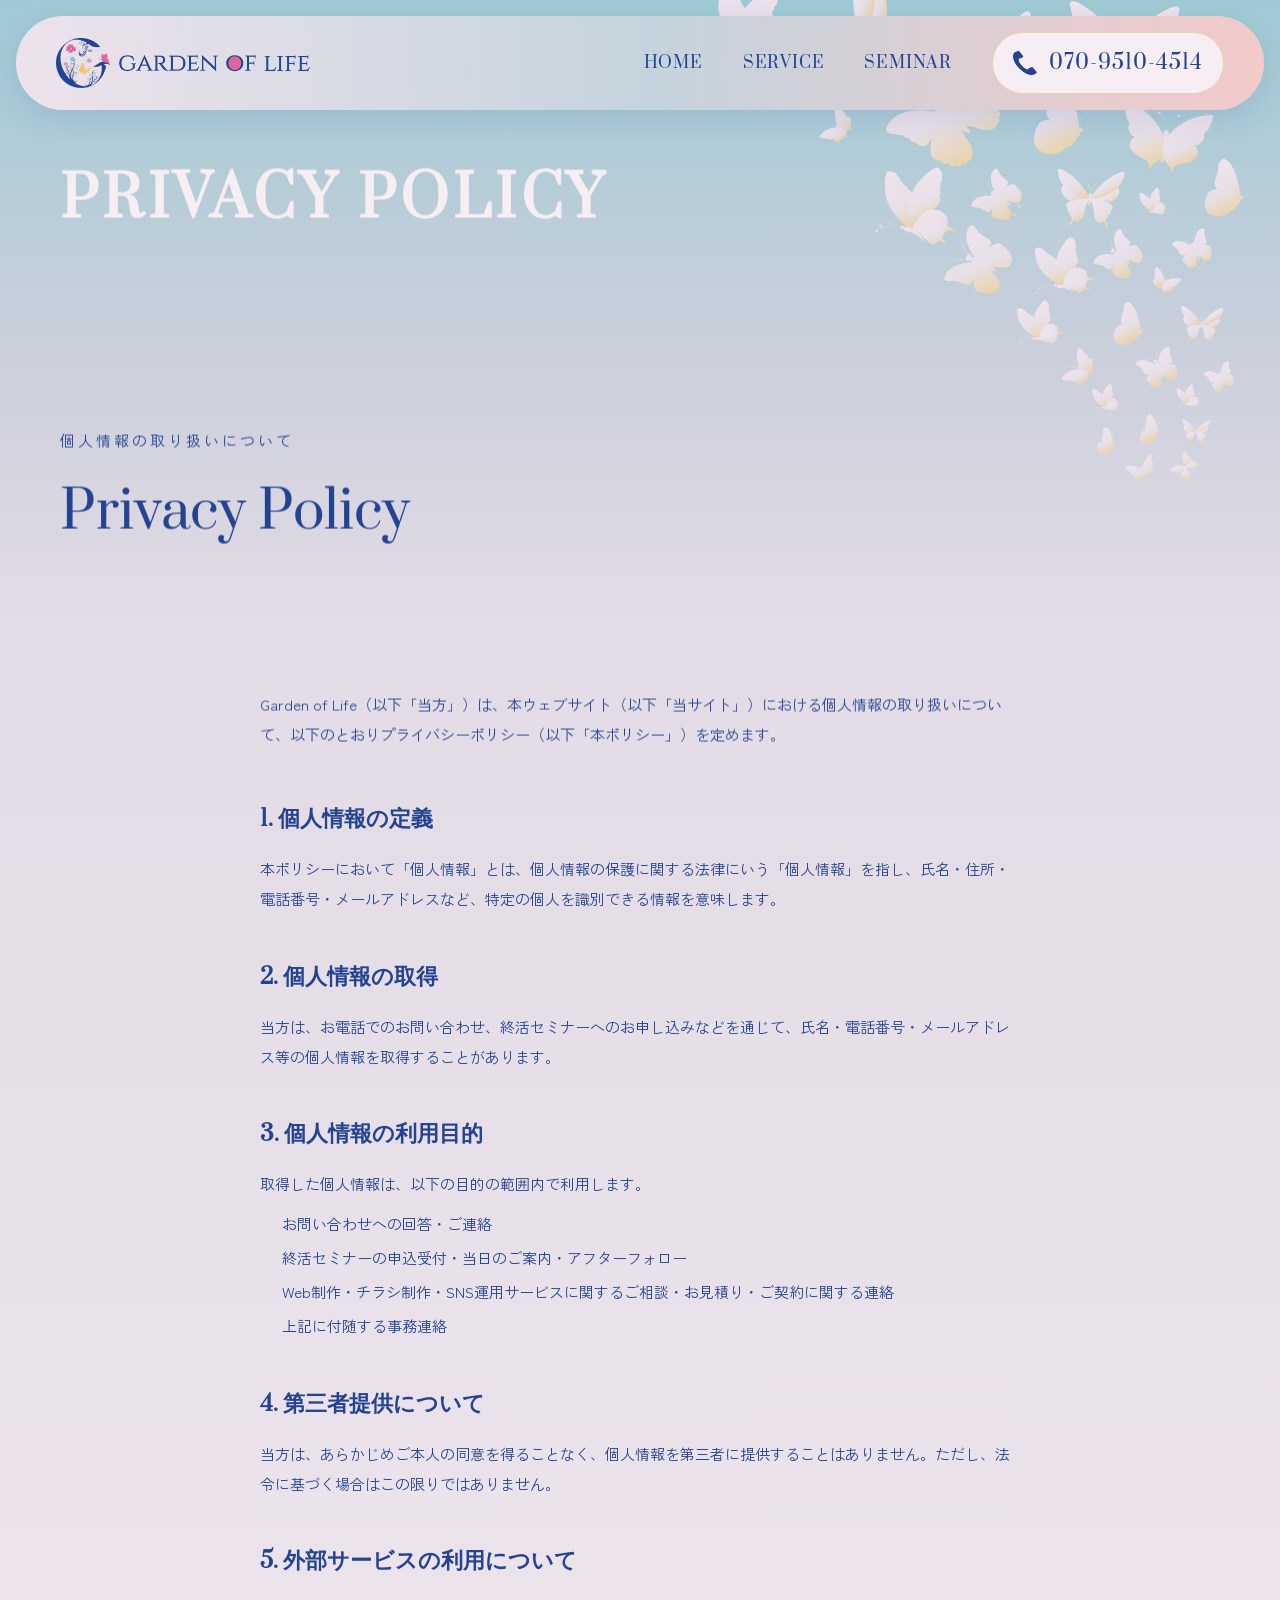
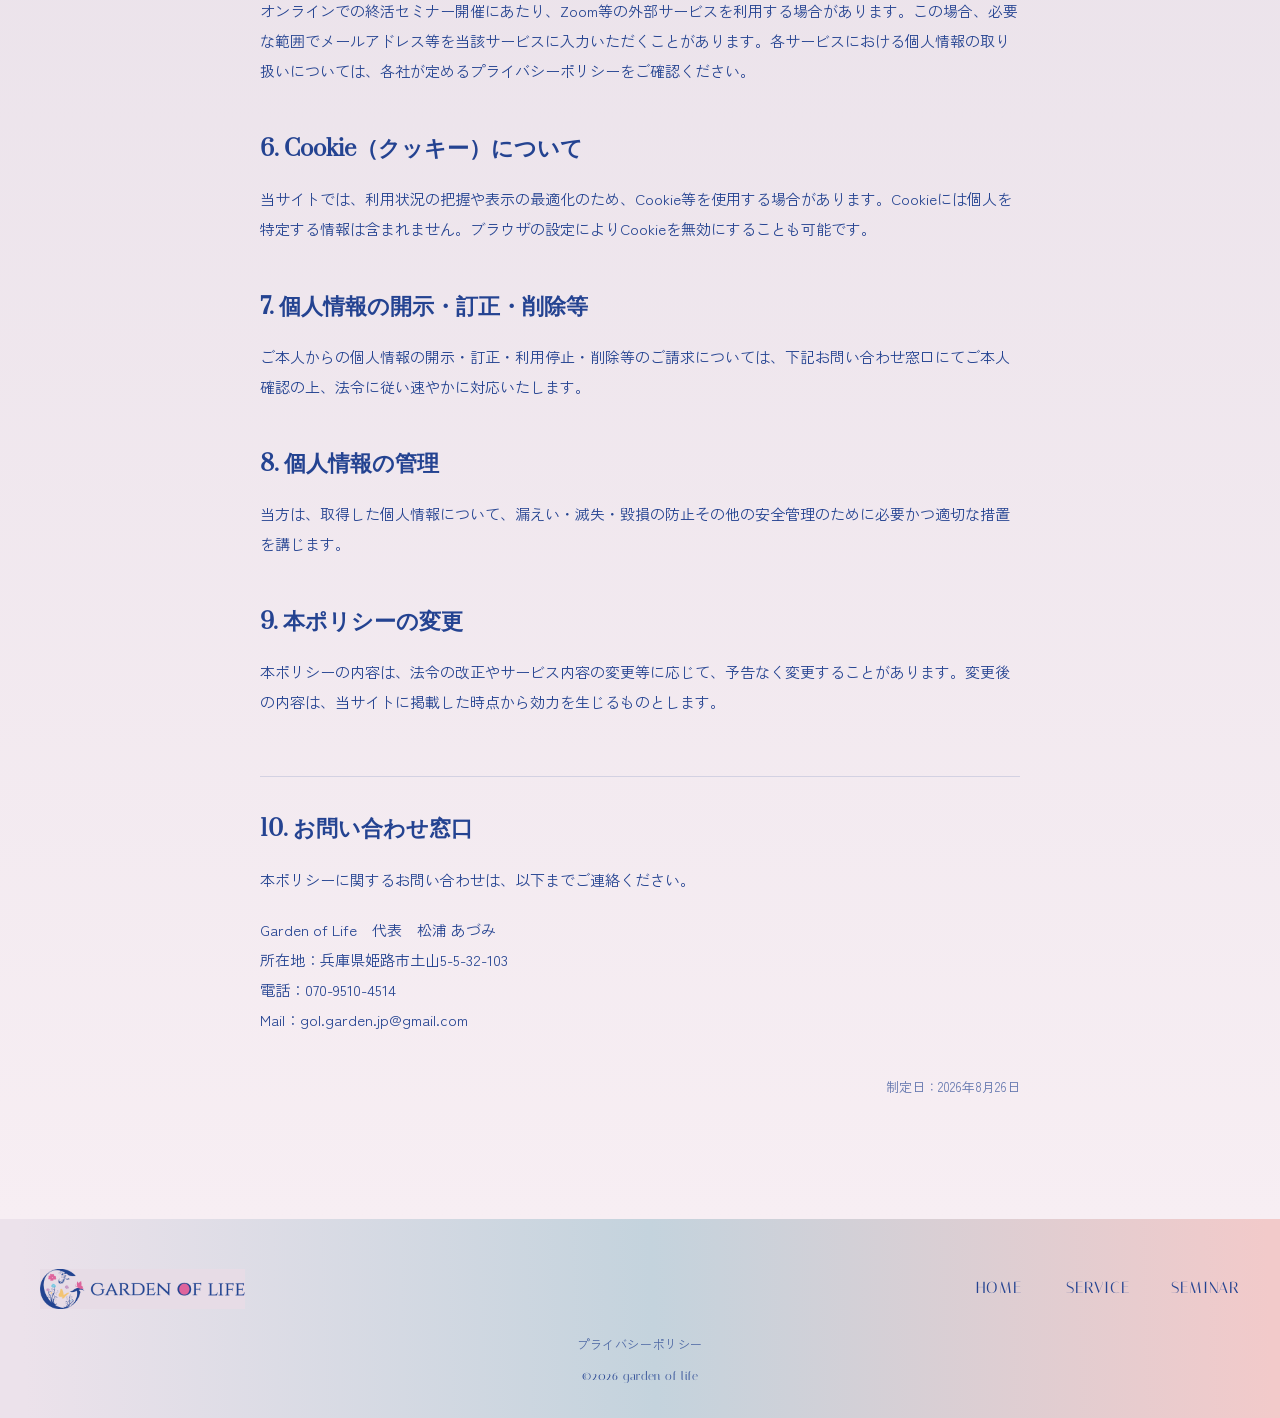
==== commit f84c4b9d: "Unify site address format and set privacy policy text to navy Update the remaining full-format addre" ====
--- a/privacy.html
+++ b/privacy.html
@@ -133,7 +133,7 @@
 				<p class="legal__text">本ポリシーに関するお問い合わせは、以下までご連絡ください。</p>
 				<p class="legal__text" style="margin-top:20px;">
 					Garden of Life　代表　松浦 あづみ<br>
-					所在地：兵庫県姫路市土山5丁目5-32　メゾン ラ・ソルビア B103<br>
+					所在地：兵庫県姫路市土山5-5-32-103<br>
 					電話：070-9510-4514<br>
 					Mail：gol.garden.jp@gmail.com
 				</p>
--- a/css/style.css
+++ b/css/style.css
@@ -433,7 +433,7 @@
 .story__text {
   font-size: 16px;
   line-height: 1.85;
-  color: #313536;
+  color: #244391;
 }
 
 @media (max-width: 640px) {
@@ -1232,7 +1232,7 @@
 }
 
 .seminar-page .contact {
-  background: linear-gradient(180deg, #C9CFDB 0%, #E3DBE5 100%);
+  background: linear-gradient(180deg, #9FCAD4 0%, #E3DBE5 100%);
 }
 
 .seminar-page .work-card__text,
@@ -1273,7 +1273,7 @@
 .seminar-lead__text {
   margin-top: 32px;
   line-height: 2;
-  color: #313536;
+  color: #244391;
 }
 
 .seminar-lead__cta {
@@ -1291,13 +1291,14 @@
 
 .seminar-lead__note {
   font-size: 13px;
-  color: #313536;
+  color: #244391;
   opacity: 0.7;
 }
 
 /* DATA */
 .data {
   background: linear-gradient(180deg, #F2CACA 0%, #F0D6DC 100%);
+  background-image: repeating-linear-gradient(45deg, rgba(36, 67, 145, 0.05) 0, rgba(36, 67, 145, 0.05) 1px, transparent 1px, transparent 60px), repeating-linear-gradient(-45deg, rgba(36, 67, 145, 0.05) 0, rgba(36, 67, 145, 0.05) 1px, transparent 1px, transparent 60px), linear-gradient(180deg, #F2CACA 0%, #F0D6DC 100%);
   padding: 80px 20px;
 }
 
@@ -1338,14 +1339,14 @@
   margin-top: 12px;
   font-size: 14px;
   line-height: 1.8;
-  color: #313536;
+  color: #244391;
 }
 
 .data__source {
   margin-top: 32px;
   text-align: center;
   font-size: 12px;
-  color: #313536;
+  color: #244391;
   opacity: 0.6;
 }
 
@@ -1367,7 +1368,7 @@
   margin-top: 16px;
   padding-left: 1.2em;
   line-height: 1.9;
-  color: #313536;
+  color: #244391;
 }
 
 .work-card__points li {
@@ -1384,6 +1385,7 @@
 /* TESTIMONIAL */
 .testimonial {
   background: linear-gradient(180deg, #CBBFC6 0%, #B2CED8 100%);
+  background-image: repeating-linear-gradient(45deg, rgba(36, 67, 145, 0.05) 0, rgba(36, 67, 145, 0.05) 1px, transparent 1px, transparent 60px), repeating-linear-gradient(-45deg, rgba(36, 67, 145, 0.05) 0, rgba(36, 67, 145, 0.05) 1px, transparent 1px, transparent 60px), linear-gradient(180deg, #CBBFC6 0%, #B2CED8 100%);
   padding: 100px 20px;
 }
 
@@ -1410,7 +1412,7 @@
 
 .testimonial__text {
   line-height: 1.9;
-  color: #313536;
+  color: #244391;
 }
 
 .testimonial__who {
@@ -1422,7 +1424,8 @@
 
 /* FAQ */
 .faq {
-  background: linear-gradient(180deg, #9FCAD4 0%, #C9CFDB 100%);
+  background: linear-gradient(180deg, #C9CFDB 0%, #9FCAD4 100%);
+  background-image: repeating-linear-gradient(45deg, rgba(36, 67, 145, 0.05) 0, rgba(36, 67, 145, 0.05) 1px, transparent 1px, transparent 60px), repeating-linear-gradient(-45deg, rgba(36, 67, 145, 0.05) 0, rgba(36, 67, 145, 0.05) 1px, transparent 1px, transparent 60px), linear-gradient(180deg, #C9CFDB 0%, #9FCAD4 100%);
   padding: 100px 20px 100px;
 }
 
@@ -1445,12 +1448,21 @@
 }
 
 .faq__q {
+  width: 100%;
   display: flex;
   gap: 16px;
-  align-items: flex-start;
+  align-items: center;
   font-family: "Prata", serif;
   font-size: 19px;
   color: #244391;
+  background: none;
+  border: none;
+  padding: 0;
+  margin: 0;
+  text-align: left;
+  cursor: pointer;
+  -webkit-appearance: none;
+  appearance: none;
 }
 
 .faq__q-mark, .faq__a-mark {
@@ -1475,18 +1487,69 @@
   color: #F7EEF3;
 }
 
+.faq__q-text {
+  flex: 1;
+}
+
+.faq__q-icon {
+  flex-shrink: 0;
+  position: relative;
+  width: 16px;
+  height: 16px;
+}
+
+.faq__q-icon::before, .faq__q-icon::after {
+  content: "";
+  position: absolute;
+  top: 50%;
+  left: 50%;
+  background-color: #244391;
+  transform: translate(-50%, -50%);
+  transition: transform 0.3s ease, opacity 0.3s ease;
+}
+
+.faq__q-icon::before {
+  width: 16px;
+  height: 2px;
+}
+
+.faq__q-icon::after {
+  width: 2px;
+  height: 16px;
+}
+
+.faq__item.is-open .faq__q-icon::after {
+  transform: translate(-50%, -50%) rotate(90deg);
+  opacity: 0;
+}
+
+.faq__a-wrap {
+  display: grid;
+  grid-template-rows: 0fr;
+  margin-top: 0;
+  transition: grid-template-rows 0.35s ease, margin-top 0.35s ease;
+}
+
+.faq__a-wrap > .faq__a {
+  overflow: hidden;
+}
+
+.faq__item.is-open .faq__a-wrap {
+  grid-template-rows: 1fr;
+  margin-top: 14px;
+}
+
 .faq__a {
-  margin-top: 14px;
   display: flex;
   gap: 16px;
   align-items: flex-start;
   line-height: 1.9;
-  color: #313536;
+  color: #244391;
 }
 
 /* 常時表示の但し書き */
 .disclaimer {
-  background-color: #C9CFDB;
+  background-color: #9FCAD4;
   padding: 32px 20px;
   text-align: center;
 }
@@ -1496,54 +1559,8 @@
   margin: 0 auto;
   font-size: 12px;
   line-height: 1.9;
-  color: #313536;
+  color: #244391;
   opacity: 0.8;
-}
-
-/* PLAN */
-.plan {
-  background: linear-gradient(180deg, #C9CFDB 0%, #9FCAD4 100%);
-  padding: 100px 20px 60px;
-  text-align: center;
-}
-
-.plan__inner {
-  max-width: 480px;
-  margin: 60px auto 0;
-}
-
-.plan-card {
-  background-color: #F9F6F3;
-  border-radius: 32px;
-  padding: 48px 40px;
-  box-shadow: 0 10px 30px rgba(36, 67, 145, 0.08);
-}
-
-.plan-card__name {
-  font-family: "Prata", serif;
-  font-size: 24px;
-  color: #244391;
-}
-
-.plan-card__price {
-  margin-top: 16px;
-  font-family: "Prata", serif;
-  font-size: 48px;
-  color: #C76B90;
-}
-
-.plan-card__price span {
-  font-size: 16px;
-  color: #313536;
-  margin-left: 6px;
-}
-
-.plan-card__note {
-  margin-top: 20px;
-  font-size: 13px;
-  line-height: 1.9;
-  color: #313536;
-  opacity: 0.75;
 }
 
 /* INSTRUCTOR bio（セミナーページのみ、about__tableの代わりに使用） */
@@ -1551,7 +1568,7 @@
   flex: 1;
   min-width: 260px;
   line-height: 2;
-  color: #313536;
+  color: #244391;
 }
 
 .about__bio-name {
@@ -1579,7 +1596,7 @@
 }
 
 .seminar-flow-wrap .flow {
-  max-width: 800px;
+  max-width: 960px;
   margin: 0 auto;
 }
 
@@ -1588,9 +1605,14 @@
   color: #244391;
 }
 
+.seminar-flow-wrap .flow__list {
+  grid-template-columns: repeat(5, 1fr);
+}
+
 .seminar-flow-wrap .flow__step {
-  padding: 20px 10px;
+  padding: 20px 8px;
   font-size: 16px;
+  white-space: nowrap;
 }
 
 .seminar-flow-wrap .flow__step-num {
@@ -1598,19 +1620,27 @@
   margin-bottom: 8px;
 }
 
+@media (max-width: 1024px) {
+  .seminar-flow-wrap .flow__list {
+    grid-template-columns: repeat(3, 1fr);
+  }
+  .seminar-flow-wrap .flow__step {
+    white-space: normal;
+  }
+}
 @media (max-width: 640px) {
   .seminar-lead__catch {
     font-size: 24px;
   }
-  .plan-card {
-    padding: 36px 24px;
-  }
   .testimonial__card {
     width: 100%;
   }
   .data__item {
     width: 100%;
     max-width: 320px;
+  }
+  .seminar-flow-wrap .flow__list {
+    grid-template-columns: 1fr;
   }
 }
 /* ========================================
@@ -1629,7 +1659,7 @@
 .legal__lead {
   font-size: 15px;
   line-height: 2;
-  color: #313536;
+  color: #244391;
   margin-bottom: 50px;
 }
 
@@ -1647,7 +1677,7 @@
 .legal__text {
   font-size: 15px;
   line-height: 2;
-  color: #313536;
+  color: #244391;
 }
 
 .legal__text + .legal__text {
@@ -1662,7 +1692,7 @@
 .legal__list li {
   font-size: 15px;
   line-height: 2;
-  color: #313536;
+  color: #244391;
   margin-bottom: 4px;
 }
 
@@ -1672,13 +1702,13 @@
   border-top: 1px solid rgba(36, 67, 145, 0.15);
   font-size: 15px;
   line-height: 2;
-  color: #313536;
+  color: #244391;
 }
 
 .legal__date {
   margin-top: 40px;
   font-size: 13px;
-  color: #313536;
+  color: #244391;
   opacity: 0.7;
   text-align: right;
 }
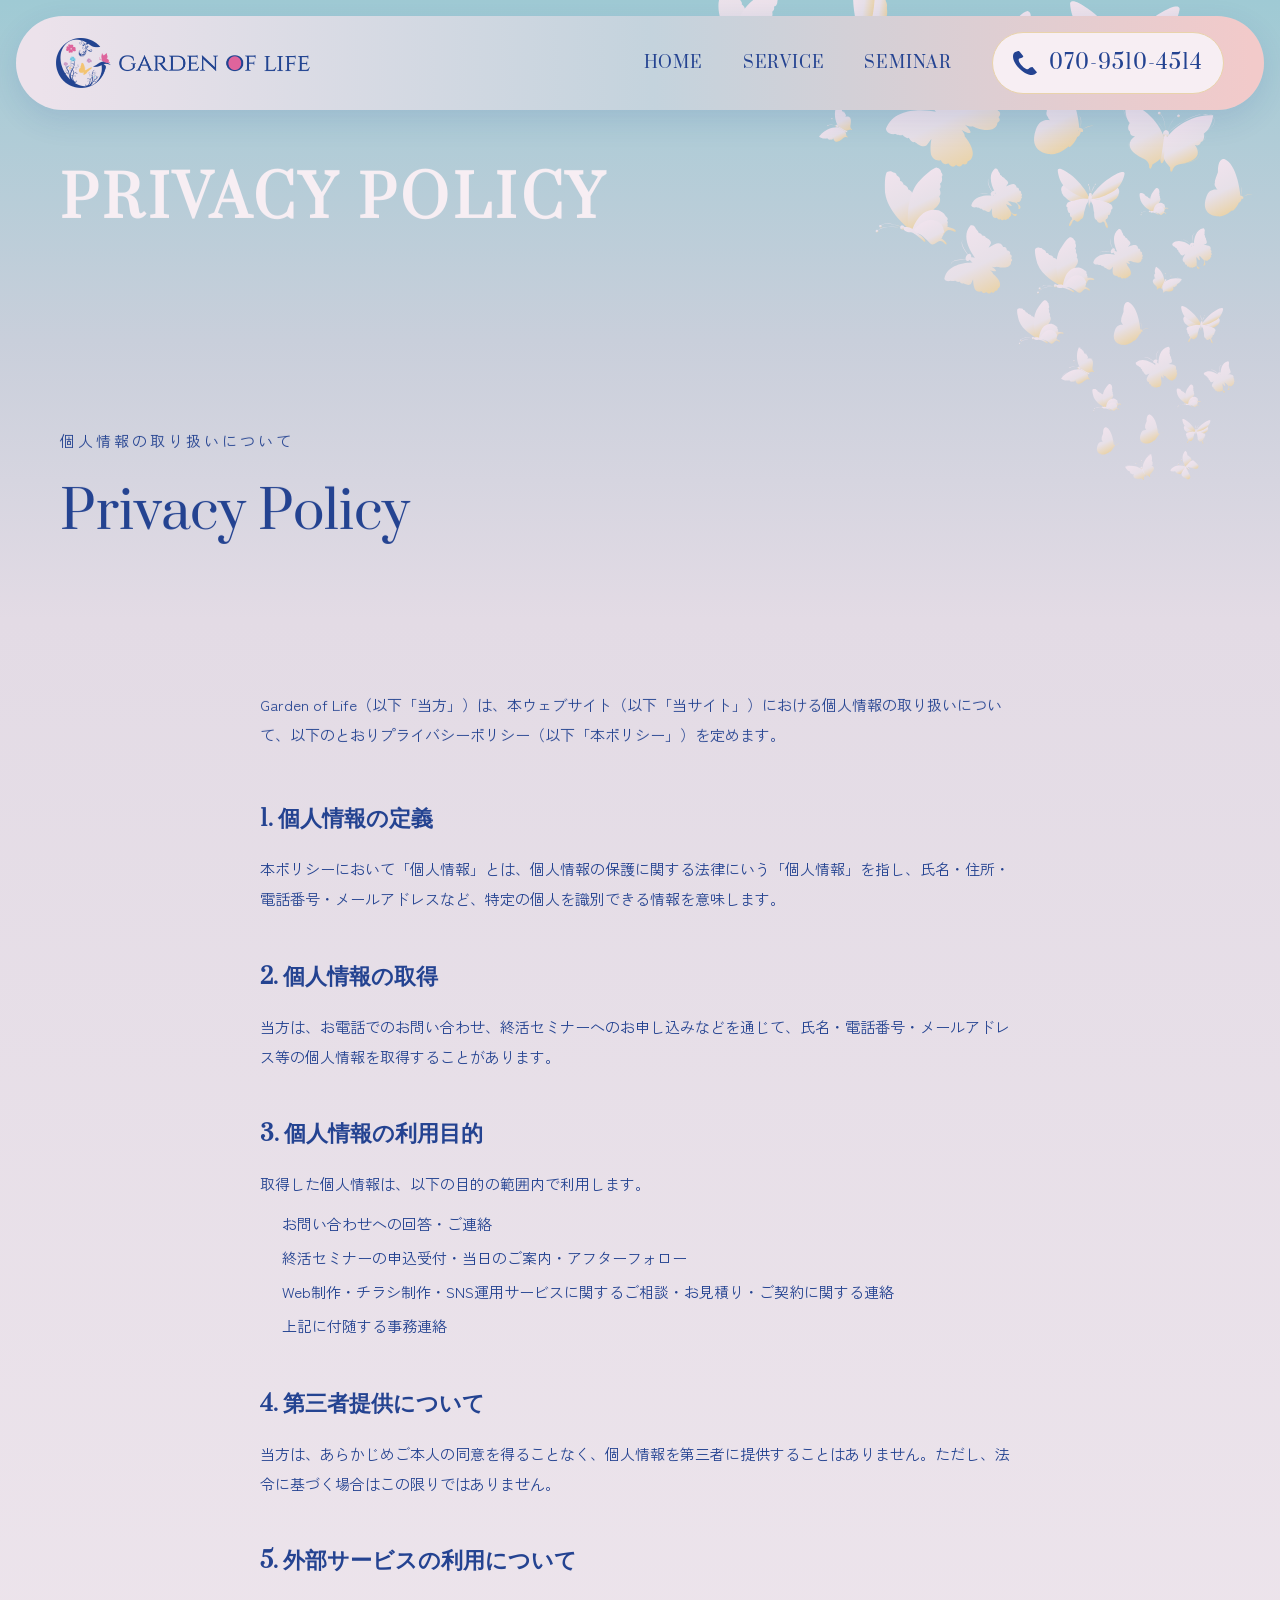
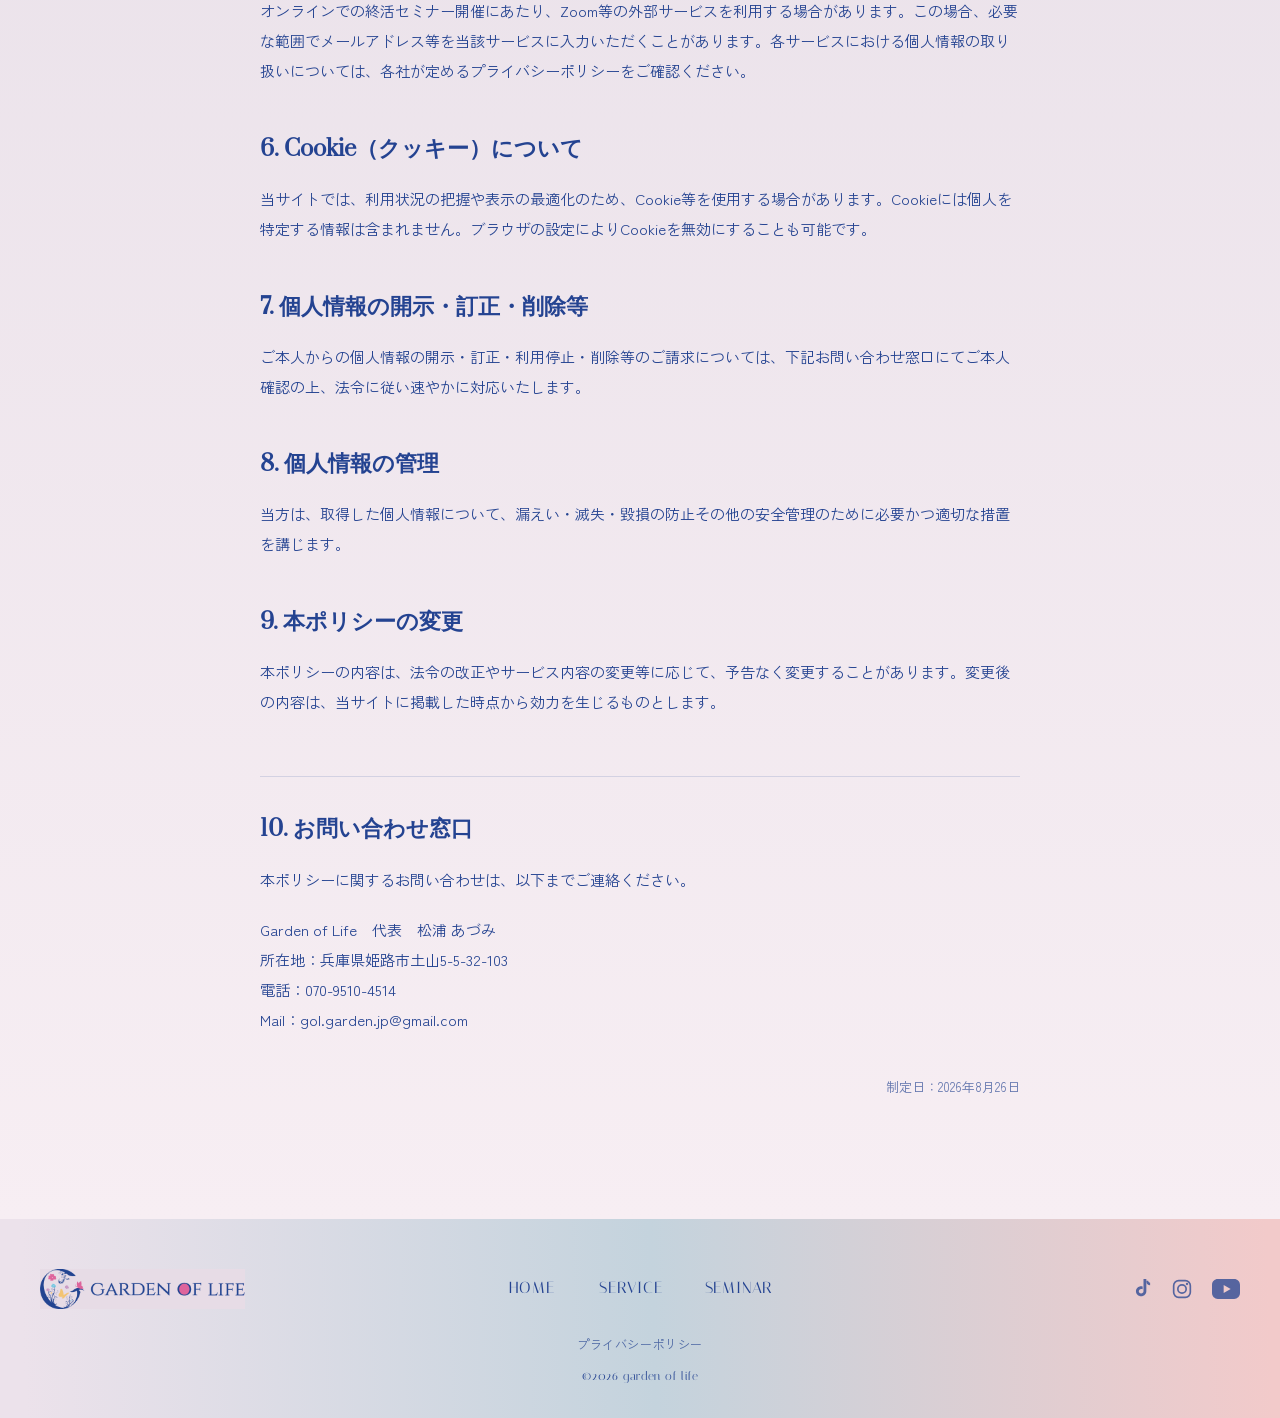
==== commit d9b9d6c6: "Add official LINE contact button and SNS footer icons; polish contact/footer layout - Add a 公式LINE b" ====
--- a/privacy.html
+++ b/privacy.html
@@ -162,6 +162,17 @@
 				<span class="ja">セミナー</span>
 			</a>
 		</nav>
+		<div class="footer__sns">
+			<a href="https://www.tiktok.com/@garden.of.life4" target="_blank" rel="noopener" aria-label="TikTok">
+				<img src="./images/icon-tiktok.svg" alt="">
+			</a>
+			<a href="https://www.instagram.com/turtle.8694522" target="_blank" rel="noopener" aria-label="Instagram">
+				<img src="./images/icon-instagram.svg" alt="">
+			</a>
+			<a href="https://youtube.com/@gardenoflife-w2s" target="_blank" rel="noopener" aria-label="YouTube">
+				<img src="./images/icon-youtube.svg" alt="">
+			</a>
+		</div>
 	</div>
 	<p class="footer__legal"><a href="privacy.html">プライバシーポリシー</a></p>
 	<p class="footer__copyright">©2026 garden of life</p>
--- a/css/style.css
+++ b/css/style.css
@@ -102,7 +102,12 @@
   border-radius: 999px;
   background: linear-gradient(88deg, rgb(236, 226, 235) 2%, rgb(196, 211, 221) 51%, rgb(242, 202, 202) 99%);
   box-shadow: 0 10px 30px rgba(36, 67, 145, 0.12);
-  transition: border-radius 0.3s ease;
+  transition: border-radius 0.3s ease, opacity 0.3s ease;
+}
+
+.header.is-hidden {
+  opacity: 0;
+  pointer-events: none;
 }
 
 .header__inner {
@@ -818,19 +823,27 @@
   margin-top: 20px;
 }
 
+.contact__cta {
+  display: grid;
+  grid-template-columns: repeat(auto-fit, minmax(220px, 1fr));
+  max-width: 640px;
+  margin: 40px auto 0;
+  gap: 20px;
+}
+
 .contact__btn {
   display: inline-flex;
   align-items: center;
+  justify-content: center;
   gap: 12px;
-  margin-top: 40px;
-  padding: 18px 48px;
+  padding: 18px 24px;
   border: 1px solid #F7EEF3;
   border-radius: 80px;
   font-family: "Prata", serif;
   font-size: 16px;
   letter-spacing: 0.1em;
   color: #F7EEF3;
-  transition: background-color 0.2s, color 0.2s;
+  transition: background-color 0.2s, color 0.2s, border-color 0.2s;
 }
 
 .contact__btn img {
@@ -845,6 +858,28 @@
 }
 
 .contact__btn:hover img {
+  filter: none;
+}
+
+.contact__btn--line {
+  border-color: #06C755;
+  background-color: #06C755;
+  color: #F7EEF3;
+}
+
+.contact__btn--line img {
+  width: 20px;
+  height: 20px;
+  filter: brightness(0) invert(1);
+}
+
+.contact__btn--line:hover {
+  background-color: #F7EEF3;
+  border-color: #06C755;
+  color: #06C755;
+}
+
+.contact__btn--line:hover img {
   filter: none;
 }
 
@@ -859,11 +894,14 @@
 .footer__inner {
   max-width: 1360px;
   margin: 0 auto;
-  display: flex;
+  display: grid;
+  grid-template-columns: 1fr auto 1fr;
   align-items: center;
-  justify-content: space-between;
-  flex-wrap: wrap;
   gap: 20px;
+}
+
+.footer__logo {
+  justify-self: start;
 }
 
 .footer__logo img {
@@ -872,6 +910,7 @@
 }
 
 .footer__nav {
+  justify-self: center;
   display: flex;
   gap: 40px;
   font-family: "Italiana", serif;
@@ -911,6 +950,29 @@
 .footer__nav a:hover .ja {
   transform: translateY(0);
   opacity: 1;
+}
+
+.footer__sns {
+  justify-self: end;
+  display: flex;
+  align-items: center;
+  gap: 20px;
+}
+
+.footer__sns a {
+  display: inline-flex;
+  opacity: 0.75;
+  transition: opacity 0.2s;
+}
+
+.footer__sns a:hover {
+  opacity: 1;
+}
+
+.footer__sns img {
+  display: block;
+  height: 20px;
+  width: auto;
 }
 
 .footer__legal {
@@ -943,8 +1005,12 @@
 
 @media (max-width: 640px) {
   .footer__inner {
+    display: flex;
     flex-direction: column;
     text-align: center;
+  }
+  .footer__logo, .footer__sns {
+    justify-self: unset;
   }
   .footer__nav {
     gap: 24px;
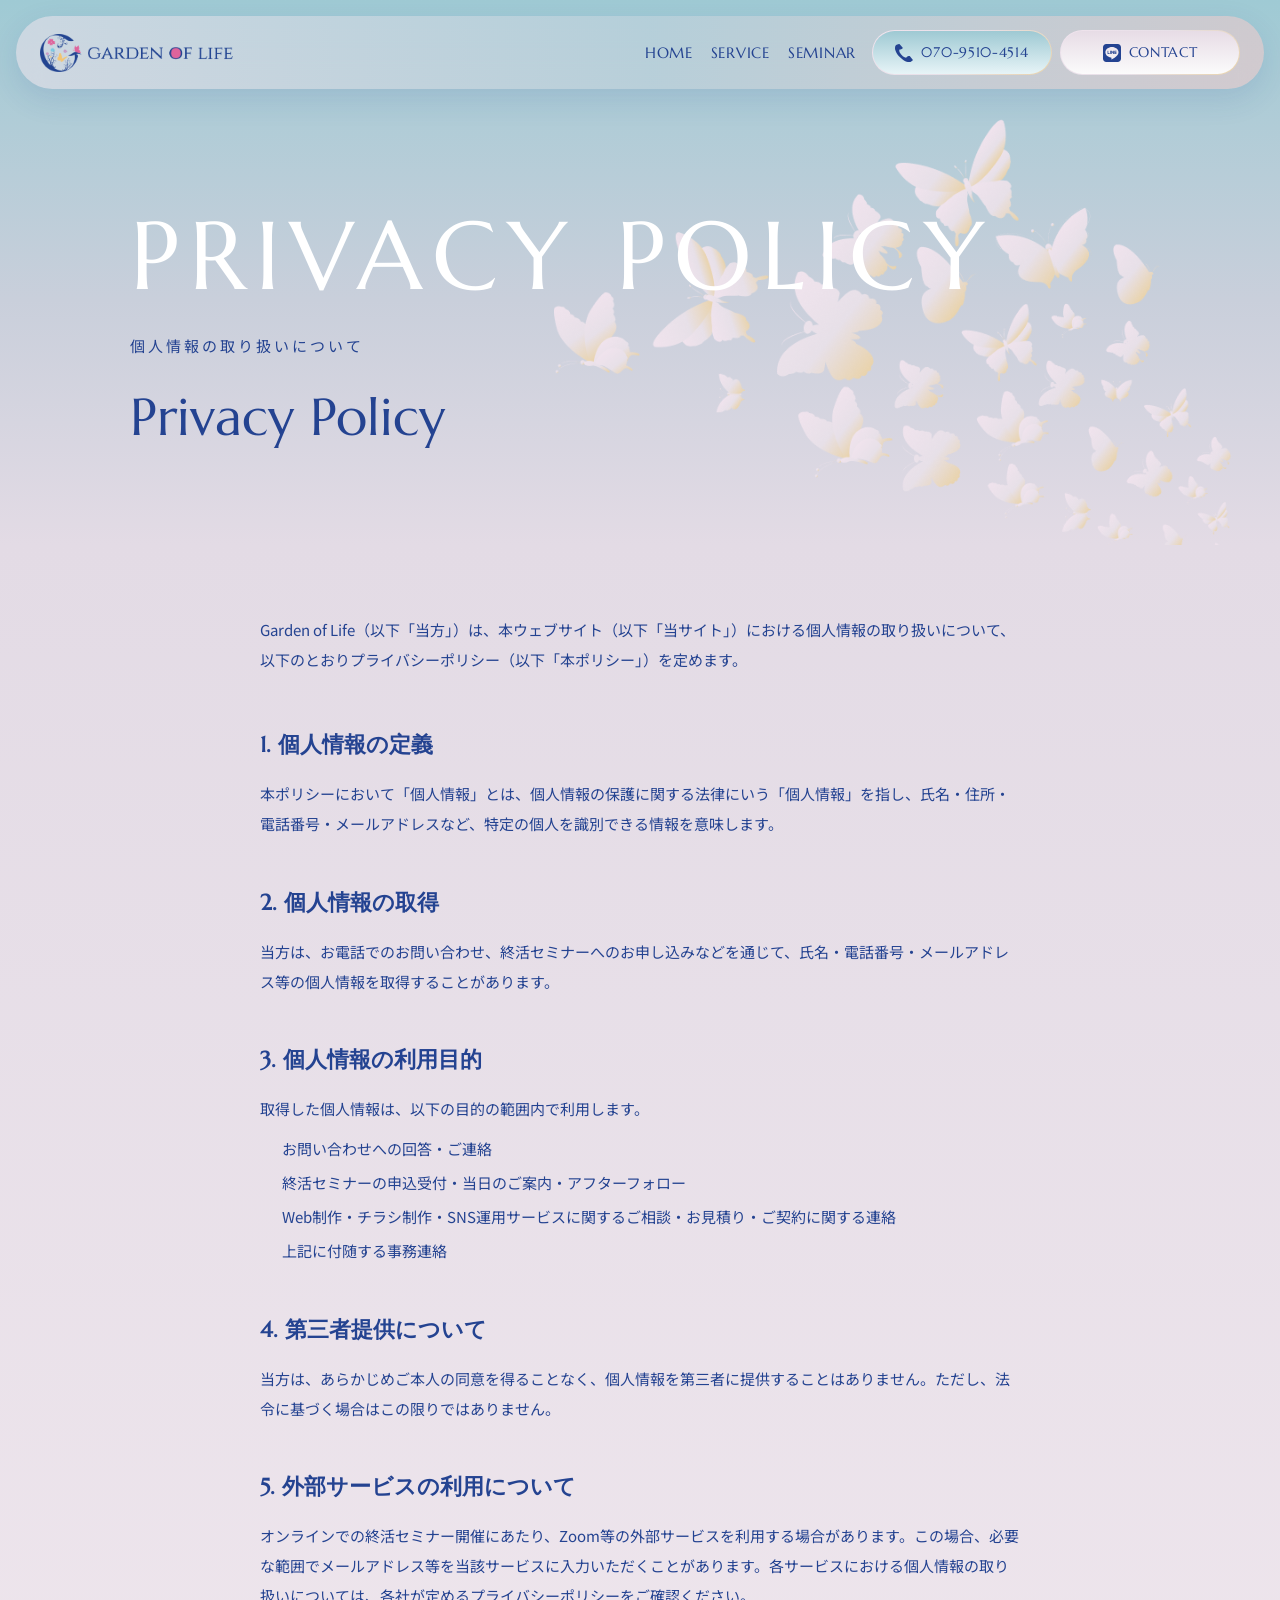
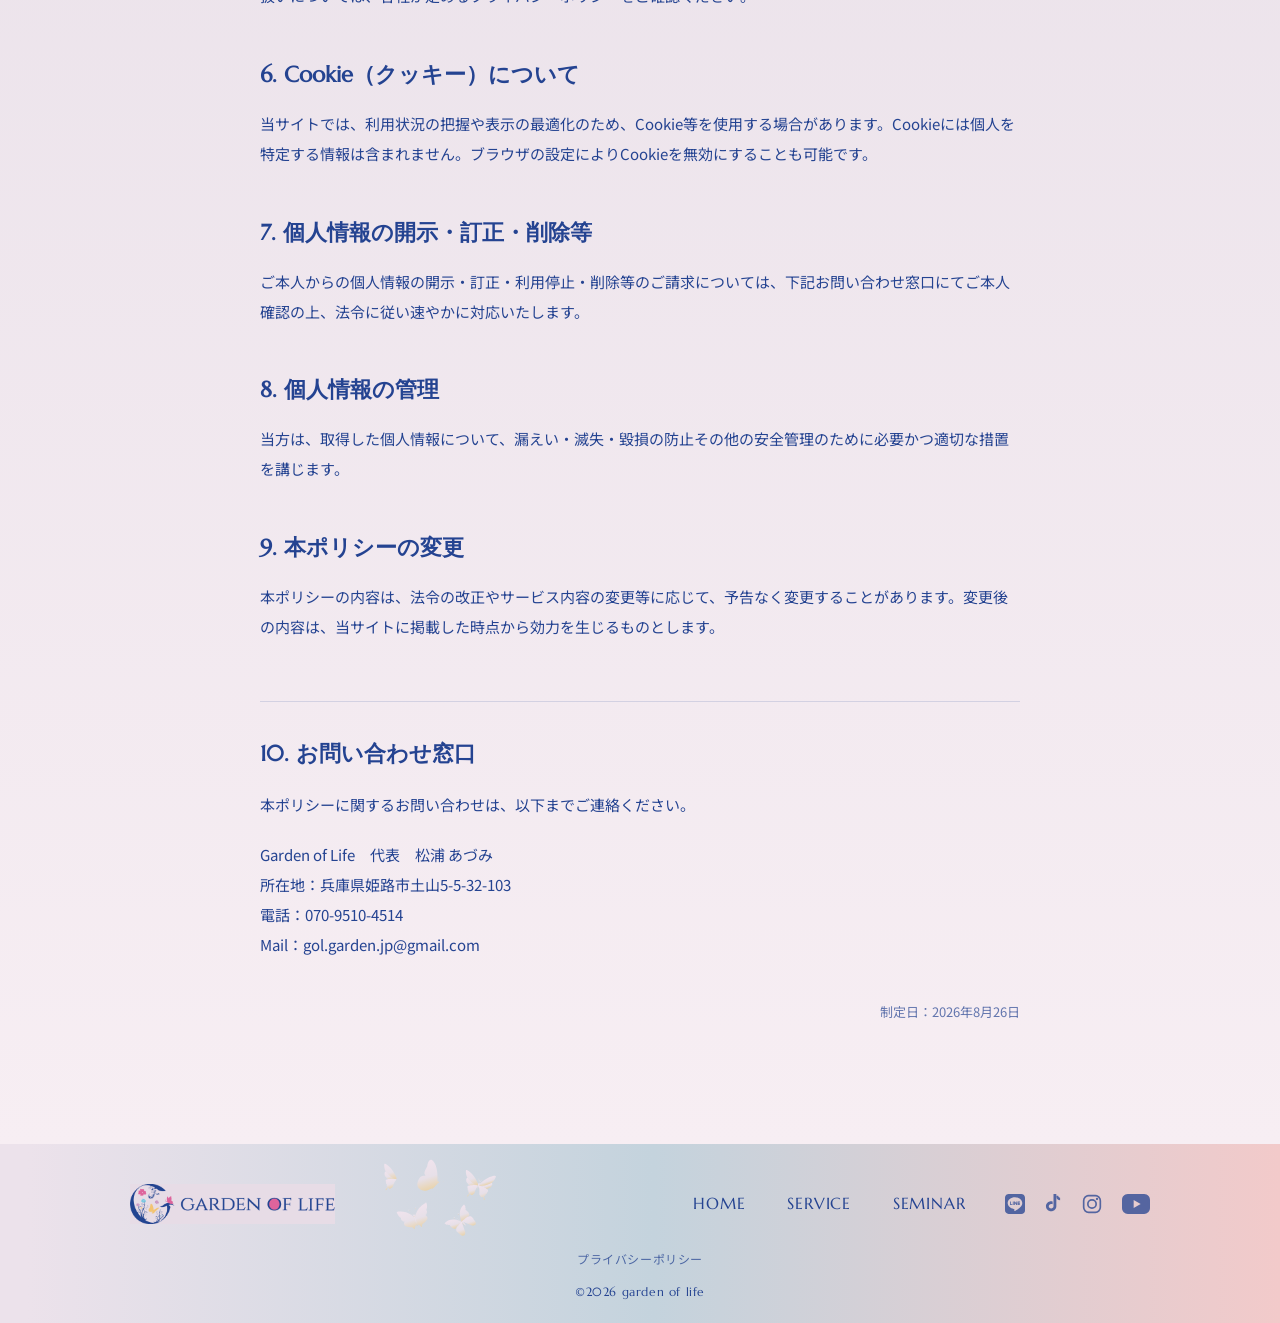
==== commit 9463c606: "Complete site: Figma pixel-perfect pass on SERVICE/SEMINAR pages, responsive fixes - Rebuild SERVICE" ====
--- a/privacy.html
+++ b/privacy.html
@@ -16,7 +16,7 @@
 <link rel="icon" type="image/png" href="./images/favicon.png">
 <link rel="preconnect" href="https://fonts.googleapis.com">
 <link rel="preconnect" href="https://fonts.gstatic.com" crossorigin>
-<link href="https://fonts.googleapis.com/css2?family=Prata&family=Italiana&family=Zen+Kaku+Gothic+Antique:wght@400;500;700&display=swap" rel="stylesheet">
+<link href="https://fonts.googleapis.com/css2?family=Prata&family=Marcellus&family=Noto+Sans+JP:wght@400;500;700&family=Zen+Kaku+Gothic+Antique:wght@400;500;700&display=swap" rel="stylesheet">
 <link rel="stylesheet" href="./css/style.css">
 </head>
 <body>
@@ -41,10 +41,16 @@
 					<span class="ja">セミナー</span>
 				</a></li>
 			</ul>
-			<a href="tel:07095104514" class="header__tel">
-				<img src="./images/icon-phone.svg" alt="">
-				<span>070-9510-4514</span>
-			</a>
+			<div class="header__actions">
+<a href="tel:07095104514" class="header__tel">
+					<img src="./images/icon-phone.svg" alt="">
+					<span>070-9510-4514</span>
+				</a>
+				<a href="https://lin.ee/QFpINyl" class="header__cta" target="_blank" rel="noopener">
+					<img src="./images/icon-line-navy.svg" alt="">
+					<span>CONTACT</span>
+				</a>
+			</div>
 		</nav>
 		<button class="header__hamburger" id="hamburger" aria-label="メニューを開く" aria-expanded="false">
 			<span></span><span></span><span></span>
@@ -62,7 +68,7 @@
 <main>
 	<!-- PAGE HERO -->
 	<section class="page-hero">
-		<img src="./images/butterflies-hero.svg" alt="" class="page-hero__butterflies">
+		<img src="./images/Layer_1.svg" alt="" class="page-hero__butterflies">
 		<h1 class="page-hero__label reveal">PRIVACY POLICY</h1>
 		<div class="page-hero__inner">
 			<p class="page-hero__ja reveal">個人情報の取り扱いについて</p>
@@ -144,34 +150,42 @@
 	</section>
 </main>
 <footer class="footer">
+	<div class="deco-butterflies" aria-hidden="true">
+		<img class="footer__butterflies-img" src="./images/footer-butterflies.svg" alt="">
+	</div>
 	<div class="footer__inner">
 		<a href="index.html" class="footer__logo">
 			<img src="./images/logo-footer.png" alt="Garden of Life">
 		</a>
-		<nav class="footer__nav">
-			<a href="index.html">
-				<span class="en">HOME</span>
-				<span class="ja">トップ</span>
-			</a>
-			<a href="service.html">
-				<span class="en">SERVICE</span>
-				<span class="ja">サービス</span>
-			</a>
-			<a href="seminar.html">
-				<span class="en">SEMINAR</span>
-				<span class="ja">セミナー</span>
-			</a>
-		</nav>
-		<div class="footer__sns">
-			<a href="https://www.tiktok.com/@garden.of.life4" target="_blank" rel="noopener" aria-label="TikTok">
-				<img src="./images/icon-tiktok.svg" alt="">
-			</a>
-			<a href="https://www.instagram.com/turtle.8694522" target="_blank" rel="noopener" aria-label="Instagram">
-				<img src="./images/icon-instagram.svg" alt="">
-			</a>
-			<a href="https://youtube.com/@gardenoflife-w2s" target="_blank" rel="noopener" aria-label="YouTube">
-				<img src="./images/icon-youtube.svg" alt="">
-			</a>
+		<div class="footer__right">
+			<nav class="footer__nav">
+				<a href="index.html">
+					<span class="en">HOME</span>
+					<span class="ja">トップ</span>
+				</a>
+				<a href="service.html">
+					<span class="en">SERVICE</span>
+					<span class="ja">サービス</span>
+				</a>
+				<a href="seminar.html">
+					<span class="en">SEMINAR</span>
+					<span class="ja">セミナー</span>
+				</a>
+			</nav>
+			<div class="footer__sns">
+				<a href="https://lin.ee/QFpINyl" target="_blank" rel="noopener" aria-label="LINE">
+					<img src="./images/icon-line-navy.svg" alt="">
+				</a>
+				<a href="https://www.tiktok.com/@garden.of.life4" target="_blank" rel="noopener" aria-label="TikTok">
+					<img src="./images/icon-tiktok.svg" alt="">
+				</a>
+				<a href="https://www.instagram.com/turtle.8694522" target="_blank" rel="noopener" aria-label="Instagram">
+					<img src="./images/icon-instagram.svg" alt="">
+				</a>
+				<a href="https://youtube.com/@gardenoflife-w2s" target="_blank" rel="noopener" aria-label="YouTube">
+					<img src="./images/icon-youtube.svg" alt="">
+				</a>
+			</div>
 		</div>
 	</div>
 	<p class="footer__legal"><a href="privacy.html">プライバシーポリシー</a></p>
--- a/css/style.css
+++ b/css/style.css
@@ -2,7 +2,9 @@
 /* ========================================
    Reset & Base
 ======================================== */
-*, *::before, *::after {
+*,
+*::before,
+*::after {
   box-sizing: border-box;
   margin: 0;
   padding: 0;
@@ -13,7 +15,7 @@
 }
 
 body {
-  font-family: "Zen Kaku Gothic Antique", sans-serif;
+  font-family: "Noto Sans JP", "Yu Gothic", "YuGothic", sans-serif;
   color: #244391;
   font-size: 16px;
   line-height: 1.8;
@@ -37,10 +39,11 @@
 }
 
 .section-heading {
-  font-family: "Prata", serif;
+  font-family: "Marcellus", serif;
   font-weight: 400;
   font-size: 64px;
   line-height: 1.1;
+  letter-spacing: 0.05em;
   text-align: center;
   color: #244391;
   display: flex;
@@ -49,16 +52,37 @@
   gap: 20px;
   flex-wrap: wrap;
 }
-
 .section-heading--row {
   justify-content: flex-start;
 }
-
+.section-heading--sm {
+  font-size: 56px;
+}
+.section-heading--wide {
+  letter-spacing: 0.1em;
+}
+.section-heading--stack {
+  flex-direction: column;
+  align-items: center;
+  gap: 8px;
+}
 .section-heading__sub {
-  font-family: "Zen Kaku Gothic Antique", sans-serif;
-  font-size: 16px;
-  letter-spacing: 0.1em;
-  color: #244391;
+  font-family: "Yu Gothic", "YuGothic", "Noto Sans JP", "Yu Gothic", "YuGothic", sans-serif;
+  font-weight: 500;
+  font-size: 18px;
+  letter-spacing: 0.1em;
+  color: #244391;
+}
+@media (max-width: 1024px) {
+  .section-heading {
+    font-size: 44px;
+  }
+}
+@media (max-width: 640px) {
+  .section-heading {
+    font-size: 32px;
+    gap: 10px;
+  }
 }
 
 /* ========================================
@@ -74,21 +98,15 @@
 
 .deco-butterfly {
   position: absolute;
-  color: #9FCAD4;
+  color: #9fcad4;
   opacity: 0.55;
 }
 
-@media (max-width: 1024px) {
-  .section-heading {
-    font-size: 44px;
-  }
-}
-@media (max-width: 640px) {
-  .section-heading {
-    font-size: 32px;
-    gap: 10px;
-  }
-}
+.deco-butterfly-img {
+  position: absolute;
+  opacity: 0.85;
+}
+
 /* ========================================
    Header
 ======================================== */
@@ -100,44 +118,82 @@
   z-index: 200;
   padding: 16px 40px;
   border-radius: 999px;
-  background: linear-gradient(88deg, rgb(236, 226, 235) 2%, rgb(196, 211, 221) 51%, rgb(242, 202, 202) 99%);
+  background: linear-gradient(88deg, rgba(236, 226, 235, 0.55) 2%, rgba(196, 211, 221, 0.55) 51%, rgba(242, 202, 202, 0.55) 99%);
+  backdrop-filter: blur(12px);
+  -webkit-backdrop-filter: blur(12px);
   box-shadow: 0 10px 30px rgba(36, 67, 145, 0.12);
   transition: border-radius 0.3s ease, opacity 0.3s ease;
 }
-
+@media (max-width: 640px) {
+  .header {
+    padding: 12px 20px;
+  }
+}
 .header.is-hidden {
   opacity: 0;
   pointer-events: none;
 }
-
 .header__inner {
   max-width: 1440px;
   margin: 0 auto;
   display: flex;
   align-items: center;
   justify-content: space-between;
-}
-
+  gap: 12px;
+}
 .header__logo img {
   height: 50px;
   width: auto;
 }
-
+@media (max-width: 1300px) {
+  .header__logo img {
+    height: 38px;
+  }
+}
+@media (max-width: 640px) {
+  .header__logo img {
+    height: 32px;
+  }
+}
 .header__nav {
   display: flex;
   align-items: center;
   gap: 40px;
 }
-
+@media (max-width: 1300px) {
+  .header__nav {
+    gap: 16px;
+  }
+}
+@media (max-width: 1024px) {
+  .header__nav {
+    display: none;
+  }
+}
+.header__actions {
+  display: flex;
+  align-items: center;
+  gap: 16px;
+}
+@media (max-width: 1300px) {
+  .header__actions {
+    gap: 8px;
+  }
+}
 .header__nav-list {
   display: flex;
   gap: 40px;
-  font-family: "Prata", serif;
+  font-family: "Marcellus", serif;
   font-size: 16px;
   letter-spacing: 0.05em;
   color: #244391;
 }
-
+@media (max-width: 1300px) {
+  .header__nav-list {
+    gap: 16px;
+    font-size: 15px;
+  }
+}
 .header__nav-list a {
   position: relative;
   display: grid;
@@ -145,64 +201,74 @@
   overflow: hidden;
   text-transform: uppercase;
 }
-
 .header__nav-list a span {
   display: block;
   grid-area: 1/1;
   white-space: nowrap;
   transition: transform 0.4s ease, opacity 0.4s ease;
 }
-
 .header__nav-list a .en {
   transform: translateY(0);
 }
-
 .header__nav-list a .ja {
   transform: translateY(100%);
   opacity: 0;
 }
-
 .header__nav-list a:hover .en {
   transform: translateY(-100%);
   opacity: 0;
 }
-
 .header__nav-list a:hover .ja {
   transform: translateY(0);
   opacity: 1;
 }
-
-.header__tel {
+.header__tel, .header__cta {
   display: flex;
   align-items: center;
+  justify-content: center;
   gap: 12px;
-  background-color: #F7EEF3;
-  border: 1px solid #E9D3AB;
+  width: 195px;
+  height: 45px;
+  border: 1px solid transparent;
   border-radius: 80px;
   padding: 12px 20px;
-  font-family: "Prata", serif;
-  font-size: 20px;
+  font-family: "Marcellus", serif;
+  font-size: 15px;
   letter-spacing: 0.05em;
   color: #244391;
   white-space: nowrap;
-  transition: background-color 0.2s, color 0.2s;
-}
-
-.header__tel img {
-  width: 24px;
-  height: 24px;
-  transition: filter 0.2s;
-}
-
+  transition: background 0.2s;
+}
+.header__tel img, .header__cta img {
+  width: 20px;
+  height: 20px;
+}
+@media (max-width: 1300px) {
+  .header__tel img, .header__cta img {
+    width: 18px;
+    height: 18px;
+  }
+}
+@media (max-width: 1300px) {
+  .header__tel, .header__cta {
+    width: 180px;
+    font-size: 14px;
+    gap: 8px;
+    padding: 10px 14px;
+  }
+}
+.header__tel {
+  background: linear-gradient(180deg, #9EC9D3, #E7F4F7) padding-box, linear-gradient(135deg, #F0E3ED, #E7E0E8, #E9D3AB) border-box;
+}
 .header__tel:hover {
-  background-color: #244391;
-  color: #F7EEF3;
-}
-
-.header__tel:hover img {
-  filter: brightness(0) invert(1);
-}
-
+  background: linear-gradient(rgba(255, 255, 255, 0.6), rgba(255, 255, 255, 0.6)) padding-box, linear-gradient(135deg, #F0E3ED, #E7E0E8, #E9D3AB) border-box;
+}
+.header__cta {
+  background: linear-gradient(180deg, #E7DCE6, #FBFBFB) padding-box, linear-gradient(135deg, #F0E3ED, #E7E0E8, #E9D3AB) border-box;
+}
+.header__cta:hover {
+  background: linear-gradient(rgba(255, 255, 255, 0.6), rgba(255, 255, 255, 0.6)) padding-box, linear-gradient(135deg, #F0E3ED, #E7E0E8, #E9D3AB) border-box;
+}
 .header__hamburger {
   display: none;
   flex-direction: column;
@@ -214,7 +280,6 @@
   border: none;
   cursor: pointer;
 }
-
 .header__hamburger span {
   display: block;
   width: 100%;
@@ -222,17 +287,29 @@
   background-color: #244391;
   transition: transform 0.3s, opacity 0.3s;
 }
-
+@media (max-width: 1024px) {
+  .header__hamburger {
+    display: flex;
+  }
+}
 .header.is-open .header__hamburger span:nth-child(1) {
   transform: translateY(8px) rotate(45deg);
 }
-
 .header.is-open .header__hamburger span:nth-child(2) {
   opacity: 0;
 }
-
 .header.is-open .header__hamburger span:nth-child(3) {
   transform: translateY(-8px) rotate(-45deg);
+}
+@media (max-width: 1300px) {
+  .header {
+    padding: 14px 24px;
+  }
+}
+@media (max-width: 640px) {
+  .header {
+    padding: 16px 20px;
+  }
 }
 
 .sp-nav {
@@ -250,43 +327,26 @@
   flex-direction: column;
   gap: 32px;
 }
-
 .sp-nav.is-open {
   transform: translateX(0);
 }
-
 .sp-nav ul {
   display: flex;
   flex-direction: column;
   gap: 24px;
-  font-family: "Prata", serif;
+  font-family: "Marcellus", serif;
   font-size: 18px;
 }
-
 .sp-nav__tel {
-  font-family: "Prata", serif;
+  font-family: "Marcellus", serif;
   font-size: 18px;
 }
-
-@media (max-width: 1024px) {
-  .header__nav {
-    display: none;
-  }
-  .header__hamburger {
-    display: flex;
-  }
+@media (max-width: 1024px) {
   .sp-nav {
     display: flex;
   }
 }
-@media (max-width: 640px) {
-  .header {
-    padding: 16px 20px;
-  }
-  .header__logo img {
-    height: 36px;
-  }
-}
+
 /* ========================================
    Hero
 ======================================== */
@@ -298,7 +358,11 @@
   display: flex;
   align-items: center;
 }
-
+@media (max-width: 640px) {
+  .hero {
+    height: 600px;
+  }
+}
 .hero__butterflies {
   position: absolute;
   top: -30px;
@@ -307,60 +371,88 @@
   max-width: 840px;
   pointer-events: none;
 }
-
+@media (max-width: 640px) {
+  .hero__butterflies {
+    width: 80%;
+    right: -100px;
+  }
+}
 .hero__content {
   position: relative;
   z-index: 1;
   padding-left: 8.3%;
 }
-
+@media (max-width: 640px) {
+  .hero__content {
+    padding-left: 24px;
+  }
+}
 .hero__title {
-  font-family: "Prata", serif;
+  font-family: "Marcellus", serif;
   font-weight: 400;
-  font-size: 72px;
-  line-height: 1.25;
+  font-size: 86px;
+  line-height: 1.1;
   letter-spacing: 0.05em;
-  color: #F7EEF3;
+  color: #FFFFFF;
   text-shadow: 4px 4px 20px rgba(36, 67, 145, 0.2);
 }
-
+@media (max-width: 1024px) {
+  .hero__title {
+    font-size: 48px;
+  }
+}
+@media (max-width: 640px) {
+  .hero__title {
+    font-size: 34px;
+  }
+}
 .hero__subtitle {
-  font-family: "Zen Kaku Gothic Antique", sans-serif;
-  font-size: 20px;
-  letter-spacing: 0.05em;
-  color: #F7EEF3;
+  font-family: "Yu Gothic", "YuGothic", "Noto Sans JP", "Yu Gothic", "YuGothic", sans-serif;
+  font-weight: 500;
+  font-size: 24px;
+  line-height: 1;
+  letter-spacing: 0.1em;
+  color: #FFFFFF;
   text-shadow: 2px 2px 12px rgba(36, 67, 145, 0.2);
   margin-top: 24px;
 }
-
-@media (max-width: 1024px) {
-  .hero__title {
-    font-size: 48px;
-  }
+@media (max-width: 1024px) {
   .hero__subtitle {
     font-size: 18px;
     margin-top: 20px;
   }
 }
 @media (max-width: 640px) {
-  .hero {
-    height: 600px;
-  }
-  .hero__content {
-    padding-left: 24px;
-  }
-  .hero__title {
-    font-size: 34px;
-  }
   .hero__subtitle {
     font-size: 15px;
     margin-top: 16px;
   }
-  .hero__butterflies {
-    width: 80%;
-    right: -100px;
-  }
-}
+}
+.hero__tags {
+  font-family: "Yu Gothic", "YuGothic", "Noto Sans JP", "Yu Gothic", "YuGothic", sans-serif;
+  font-weight: 500;
+  font-size: 20px;
+  line-height: 1;
+  letter-spacing: 0.1em;
+  color: #FFFFFF;
+  text-shadow: 2px 2px 12px rgba(36, 67, 145, 0.2);
+  margin-top: 48px;
+  opacity: 0.85;
+}
+@media (max-width: 1024px) {
+  .hero__tags {
+    font-size: 13px;
+    margin-top: 16px;
+  }
+}
+@media (max-width: 640px) {
+  .hero__tags {
+    font-size: 11px;
+    margin-top: 12px;
+    letter-spacing: 0.05em;
+  }
+}
+
 /* ========================================
    Marquee
 ======================================== */
@@ -370,23 +462,25 @@
   background-color: #F2CACA;
   padding: 24px 0;
 }
-
 .marquee__track {
   display: inline-flex;
   gap: 40px;
   animation: marquee-scroll 30s linear infinite;
 }
-
 .marquee__track--reverse {
   animation-direction: reverse;
 }
-
 .marquee__track span {
   font-family: "Prata", serif;
   font-size: 48px;
   color: rgba(36, 67, 145, 0.35);
   letter-spacing: 0.05em;
 }
+@media (prefers-reduced-motion: reduce) {
+  .marquee__track {
+    animation: none;
+  }
+}
 
 @keyframes marquee-scroll {
   from {
@@ -394,11 +488,6 @@
   }
   to {
     transform: translateX(-50%);
-  }
-}
-@media (prefers-reduced-motion: reduce) {
-  .marquee__track {
-    animation: none;
   }
 }
 /* ========================================
@@ -410,7 +499,16 @@
   background: linear-gradient(180deg, #E3DBE5 0%, #F2CACA 100%);
   background-image: repeating-linear-gradient(45deg, rgba(115, 200, 227, 0.14) 0, rgba(115, 200, 227, 0.14) 1px, transparent 1px, transparent 60px), repeating-linear-gradient(-45deg, rgba(115, 200, 227, 0.14) 0, rgba(115, 200, 227, 0.14) 1px, transparent 1px, transparent 60px), linear-gradient(180deg, #E3DBE5 0%, #F2CACA 100%);
 }
-
+.story__butterflies-img {
+  position: absolute;
+  top: 40.6%;
+  left: 50%;
+  width: 68.5%;
+  max-width: 987px;
+  height: auto;
+  transform: translate(-50%, 0);
+  opacity: 0.9;
+}
 .story__inner {
   position: relative;
   z-index: 1;
@@ -419,33 +517,104 @@
   padding: 100px 20px 80px;
   text-align: center;
 }
-
+.story__lead {
+  position: relative;
+  display: flex;
+  flex-direction: row;
+  align-items: flex-start;
+  justify-content: center;
+  gap: 16px;
+  margin: 125px auto 0;
+}
+.story__lead::before {
+  content: "";
+  position: absolute;
+  top: 50%;
+  left: 50%;
+  width: 236px;
+  height: 236px;
+  background: radial-gradient(ellipse 50% 96% at 50% 4%, rgba(240, 227, 237, 0.5) 0%, rgba(231, 224, 232, 0.5) 49.52%, rgba(233, 211, 171, 0.5) 100%);
+  filter: blur(60px);
+  transform: translate(-50%, -50%);
+  z-index: -1;
+  pointer-events: none;
+}
+@media (max-width: 640px) {
+  .story__lead {
+    margin-top: 30px;
+  }
+}
+.story__lead-line {
+  margin: 0;
+  writing-mode: vertical-rl;
+  font-family: "Yu Gothic", "YuGothic", "Noto Sans JP", "Yu Gothic", "YuGothic", sans-serif;
+  font-weight: 500;
+  font-size: 32px;
+  line-height: 1.1;
+  text-align: center;
+  letter-spacing: 0.1em;
+  font-feature-settings: "vert" 1;
+  color: #244391;
+}
+@media (max-width: 640px) {
+  .story__lead-line {
+    font-size: 20px;
+  }
+}
+.story__lead-line--offset {
+  margin-top: 35.2px;
+}
+@media (max-width: 640px) {
+  .story__lead-line--offset {
+    margin-top: 22px;
+  }
+}
 .story__block {
   max-width: 560px;
   margin: 70px auto 0;
 }
-
+.story__divider {
+  display: block;
+  width: 1px;
+  height: 40px;
+  margin: 32px auto;
+  background-color: currentColor;
+  opacity: 0.4;
+}
 .story__sub {
-  font-family: "Prata", serif;
-  font-style: italic;
-  font-size: 44px;
+  font-family: "Marcellus", serif;
+  font-size: 14px;
   font-weight: 400;
-  color: #9FCAD4;
-  margin-bottom: 24px;
-  text-align: left;
-}
-
+  letter-spacing: 0.05em;
+  color: #9EC9D3;
+  text-align: center;
+  margin-bottom: 16px;
+}
 .story__text {
+  font-family: "Noto Sans JP", "Yu Gothic", "YuGothic", sans-serif;
+  font-weight: 500;
   font-size: 16px;
-  line-height: 1.85;
-  color: #244391;
-}
-
-@media (max-width: 640px) {
-  .story__sub {
-    font-size: 30px;
-  }
-}
+  line-height: 2;
+  letter-spacing: 0.1em;
+  color: #244391;
+}
+.story__text--em {
+  font-family: "Yu Gothic", "YuGothic", "Noto Sans JP", "Yu Gothic", "YuGothic", sans-serif;
+  font-weight: 700;
+  font-size: 18px;
+}
+.story__text--lead {
+  font-family: "Yu Gothic", "YuGothic", "Noto Sans JP", "Yu Gothic", "YuGothic", sans-serif;
+  font-weight: 500;
+  font-size: 20px;
+  line-height: 1.6;
+  margin-bottom: 16px;
+}
+.story__text--narrow {
+  max-width: 500px;
+  margin: 0 auto;
+}
+
 /* ========================================
    Brand（ロゴの由来）
 ======================================== */
@@ -453,7 +622,11 @@
   background-color: #F2CACA;
   padding: 90px 40px;
 }
-
+@media (max-width: 640px) {
+  .brand {
+    padding: 60px 20px;
+  }
+}
 .brand__inner {
   max-width: 1100px;
   margin: 0 auto;
@@ -461,61 +634,81 @@
   align-items: center;
   gap: 70px;
 }
-
-.brand__mark {
-  width: 200px;
-  flex-shrink: 0;
-}
-
-.brand__text {
-  flex: 1;
-  min-width: 0;
-  font-size: 16px;
-  line-height: 2.5;
-  text-align: left;
-  padding-inline: 4%;
-  color: #244391;
-}
-
 @media (max-width: 1024px) {
   .brand__inner {
     gap: 40px;
   }
-  .brand__mark {
-    width: 150px;
-  }
-}
-@media (max-width: 640px) {
-  .brand {
-    padding: 60px 20px;
-  }
+}
+@media (max-width: 640px) {
   .brand__inner {
     flex-direction: column;
     text-align: center;
     gap: 24px;
   }
+}
+.brand__mark {
+  width: 200px;
+  flex-shrink: 0;
+}
+@media (max-width: 1024px) {
+  .brand__mark {
+    width: 150px;
+  }
+}
+@media (max-width: 640px) {
   .brand__mark {
     width: 140px;
   }
 }
+.brand__body {
+  flex: 1;
+  min-width: 0;
+  padding-inline: 4%;
+}
+.brand__heading {
+  font-family: "Yu Gothic", "YuGothic", "Noto Sans JP", "Yu Gothic", "YuGothic", sans-serif;
+  font-weight: 700;
+  font-size: 20px;
+  line-height: 2;
+  letter-spacing: 0.1em;
+  text-align: left;
+  color: #244391;
+  margin-bottom: 24px;
+}
+@media (max-width: 640px) {
+  .brand__heading {
+    text-align: center;
+    font-size: 16px;
+  }
+}
+.brand__text {
+  font-size: 16px;
+  line-height: 2.5;
+  text-align: left;
+  color: #244391;
+}
+@media (max-width: 640px) {
+  .brand__text {
+    text-align: center;
+  }
+}
+
 /* ========================================
    About
 ======================================== */
 .about {
   position: relative;
   overflow: hidden;
-  background: linear-gradient(180deg, #F2CACA 0%, #E3C7CF 100%);
-  background-image: repeating-linear-gradient(45deg, rgba(115, 200, 227, 0.14) 0, rgba(115, 200, 227, 0.14) 1px, transparent 1px, transparent 60px), repeating-linear-gradient(-45deg, rgba(115, 200, 227, 0.14) 0, rgba(115, 200, 227, 0.14) 1px, transparent 1px, transparent 60px), linear-gradient(180deg, #F2CACA 0%, #E3C7CF 100%);
+  background: linear-gradient(180deg, #E3C7CF 0%, #CBBFC6 100%);
+  background-image: repeating-linear-gradient(45deg, rgba(115, 200, 227, 0.14) 0, rgba(115, 200, 227, 0.14) 1px, transparent 1px, transparent 60px), repeating-linear-gradient(-45deg, rgba(115, 200, 227, 0.14) 0, rgba(115, 200, 227, 0.14) 1px, transparent 1px, transparent 60px), linear-gradient(180deg, #E3C7CF 0%, #CBBFC6 100%);
   padding: 100px 20px 120px;
 }
-
 .about__inner {
   position: relative;
   z-index: 1;
   max-width: 1100px;
   margin: 0 auto;
 }
-
 .about__content {
   display: flex;
   align-items: flex-start;
@@ -523,28 +716,35 @@
   flex-wrap: wrap;
   margin-top: 48px;
 }
-
+@media (max-width: 1024px) {
+  .about__content {
+    justify-content: center;
+  }
+}
+@media (max-width: 640px) {
+  .about__content {
+    flex-direction: column;
+    align-items: center;
+  }
+}
 .about__portrait-wrap {
   position: relative;
   flex-shrink: 0;
   width: 278px;
 }
-
 .about__portrait {
   position: relative;
   width: 278px;
   height: 390px;
-  border-radius: 50%;
+  border-radius: 167px;
   overflow: hidden;
-  border: 1.5px solid #E9D3AB;
-}
-
+  border: 1px solid #E9D3AB;
+}
 .about__portrait img {
   width: 100%;
   height: 100%;
   object-fit: cover;
 }
-
 .about__portrait-ring {
   position: absolute;
   top: -53px;
@@ -557,241 +757,233 @@
   pointer-events: none;
   z-index: 1;
 }
-
 .about__table {
   flex: 1;
   min-width: 280px;
   display: flex;
   flex-direction: column;
 }
-
+@media (max-width: 1024px) {
+  .about__table {
+    min-width: 100%;
+  }
+}
 .about__row {
   display: flex;
   gap: 20px;
   padding: 18px 0;
   border-top: 1px solid rgba(36, 67, 145, 0.25);
+  font-family: "Yu Gothic", "YuGothic", "Noto Sans JP", "Yu Gothic", "YuGothic", sans-serif;
   font-size: 16px;
   letter-spacing: 0.05em;
 }
-
 .about__row:last-child {
   border-bottom: 1px solid rgba(36, 67, 145, 0.25);
 }
-
 .about__row dt {
   width: 100px;
   flex-shrink: 0;
   font-weight: 500;
 }
 
-@media (max-width: 1024px) {
-  .about__content {
-    justify-content: center;
-  }
-  .about__table {
-    min-width: 100%;
-  }
-}
-@media (max-width: 640px) {
-  .about__content {
-    flex-direction: column;
-    align-items: center;
-  }
-}
 /* ========================================
    Service（Topページ内プレビュー）
 ======================================== */
 .service {
   position: relative;
   overflow: hidden;
-  background: linear-gradient(180deg, #E3C7CF 0%, #CBBFC6 100%);
-  background-image: repeating-linear-gradient(45deg, rgba(242, 202, 202, 0.16) 0, rgba(242, 202, 202, 0.16) 1px, transparent 1px, transparent 60px), repeating-linear-gradient(-45deg, rgba(242, 202, 202, 0.16) 0, rgba(242, 202, 202, 0.16) 1px, transparent 1px, transparent 60px), linear-gradient(180deg, #E3C7CF 0%, #CBBFC6 100%);
+  background: linear-gradient(180deg, #F2CACA 0%, #E3C7CF 100%);
+  background-image: repeating-linear-gradient(45deg, rgba(242, 202, 202, 0.16) 0, rgba(242, 202, 202, 0.16) 1px, transparent 1px, transparent 60px), repeating-linear-gradient(-45deg, rgba(242, 202, 202, 0.16) 0, rgba(242, 202, 202, 0.16) 1px, transparent 1px, transparent 60px), linear-gradient(180deg, #F2CACA 0%, #E3C7CF 100%);
   padding: 100px 20px 60px;
 }
-
-.service__butterflies {
+.service__butterfly {
   position: absolute;
-  top: 0;
-  right: -180px;
-  width: 380px;
-  max-width: 40%;
-  transform: scaleX(-1);
   pointer-events: none;
   z-index: 0;
 }
-
+.service__butterfly--1 {
+  top: 21.8%;
+  left: 25.3%;
+  width: 103px;
+  height: auto;
+}
+.service__butterfly--2 {
+  top: 80.1%;
+  left: 68.9%;
+  width: 73.39px;
+  height: auto;
+  transform: rotate(22.53deg);
+}
 .service__inner {
   position: relative;
   z-index: 1;
-  max-width: 1200px;
+  max-width: 1180px;
   margin: 0 auto;
 }
-
 .service__list {
-  display: flex;
+  display: grid;
+  grid-template-columns: repeat(4, 250px);
   justify-content: center;
-  gap: 60px;
-  margin-top: 60px;
-  flex-wrap: wrap;
-}
-
+  gap: 30px;
+  margin-top: 80px;
+}
+@media (max-width: 1140px) {
+  .service__list {
+    grid-template-columns: repeat(2, 250px);
+  }
+}
+@media (max-width: 600px) {
+  .service__list {
+    grid-template-columns: 250px;
+  }
+}
 .service__item {
-  width: 360px;
-  height: 360px;
-  border-radius: 50%;
-  background-color: #fff;
+  position: relative;
+  width: 250px;
+  height: 350px;
+  border-radius: 120px;
+  background-color: rgba(255, 255, 255, 0.8);
   display: flex;
   flex-direction: column;
   align-items: center;
-  justify-content: flex-start;
+  justify-content: flex-end;
   text-align: center;
-  padding: 36px 40px 30px;
-  box-shadow: 0 14px 40px rgba(36, 67, 145, 0.08);
-}
-
+  padding: 50px 26px 40px;
+  box-shadow: 2px 2px 20px rgba(0, 0, 0, 0.1);
+}
 .service__num {
-  font-family: "Prata", serif;
-  font-size: 48px;
-  line-height: 1.15;
-  color: #244391;
-}
-
+  position: absolute;
+  top: -22px;
+  left: 50%;
+  transform: translateX(-50%);
+  font-family: "Marcellus", serif;
+  font-size: 40px;
+  line-height: 50px;
+  letter-spacing: 0.05em;
+  color: #244391;
+  z-index: 2;
+}
 .service__name {
-  font-family: "Prata", serif;
-  font-size: 33px;
-  line-height: 1.15;
-  color: #C76B90;
-  letter-spacing: 0.05em;
-  margin: 8px 0 10px;
-}
-
+  font-family: "Marcellus", serif;
+  font-size: 24px;
+  line-height: 1;
+  color: #de649c;
+  letter-spacing: 0.1em;
+  margin-bottom: 8px;
+}
+.service__name-sub {
+  font-family: "Yu Gothic", "YuGothic", "Noto Sans JP", "Yu Gothic", "YuGothic", sans-serif;
+  font-weight: 700;
+  font-size: 16px;
+  letter-spacing: 0.1em;
+  color: #244391;
+  margin-bottom: 16px;
+}
 .service__desc {
   width: 100%;
-  height: 96px;
+  max-width: 181px;
+  height: 110px;
   overflow: hidden;
-  font-size: 20px;
-  line-height: 1.5;
-}
-
+  font-family: "Yu Gothic", "YuGothic", "Noto Sans JP", "Yu Gothic", "YuGothic", sans-serif;
+  font-weight: 500;
+  font-size: 14px;
+  line-height: 1.6;
+  letter-spacing: 0.05em;
+  color: #244391;
+  text-align: justify;
+}
 .service__arrow {
-  margin-top: 10px;
-  font-size: 26px;
+  margin-top: 8px;
+  font-size: 22px;
   line-height: 1;
+  color: #244391;
   transition: transform 0.2s;
 }
-
 .service__arrow:hover {
   transform: translateX(4px);
 }
 
-@media (max-width: 1024px) {
-  .service__item {
-    width: 300px;
-    height: 300px;
-    padding: 30px 34px 26px;
-  }
-  .service__num {
-    font-size: 40px;
-  }
-  .service__name {
-    font-size: 28px;
-    margin: 6px 0 8px;
-  }
-  .service__desc {
-    font-size: 17px;
-    height: 83px;
-  }
-  .service__arrow {
-    margin-top: 8px;
-  }
-}
-@media (max-width: 640px) {
-  .service__list {
-    gap: 30px;
-  }
-  .service__item {
-    width: 240px;
-    height: 240px;
-    padding: 26px 26px 20px;
-  }
-  .service__num {
-    font-size: 32px;
-  }
-  .service__name {
-    font-size: 22px;
-    margin: 6px 0 6px;
-  }
-  .service__desc {
-    font-size: 14px;
-    height: 69px;
-  }
-  .service__arrow {
-    margin-top: 6px;
-  }
-}
 /* ========================================
    Reason
 ======================================== */
 .reason {
   background: linear-gradient(180deg, #CBBFC6 0%, #B2CED8 100%);
-  padding: 100px 20px 120px;
-}
-
+  padding: 100px 130px 120px;
+}
+@media (max-width: 1024px) {
+  .reason {
+    padding: 80px 40px 100px;
+  }
+}
+@media (max-width: 640px) {
+  .reason {
+    padding: 60px 24px 80px;
+  }
+}
 .reason__inner {
-  max-width: 1000px;
+  max-width: 1180px;
   margin: 0 auto;
 }
-
 .reason__list {
   margin-top: 60px;
   display: flex;
   flex-direction: column;
 }
-
 .reason__item {
-  display: grid;
-  grid-template-columns: 90px 220px 1fr;
+  display: flex;
   align-items: center;
-  gap: 20px;
+  gap: 100px;
   padding: 32px 0;
   border-top: 1px solid rgba(36, 67, 145, 0.3);
 }
-
 .reason__item:last-child {
   border-bottom: 1px solid rgba(36, 67, 145, 0.3);
 }
-
+@media (max-width: 1024px) {
+  .reason__item {
+    flex-direction: column;
+    align-items: flex-start;
+    gap: 12px;
+  }
+}
+.reason__head {
+  display: flex;
+  align-items: center;
+  gap: 21px;
+  width: 456px;
+  flex-shrink: 0;
+}
+@media (max-width: 1024px) {
+  .reason__head {
+    width: auto;
+  }
+}
 .reason__index {
-  font-family: "Prata", serif;
+  font-family: "Noto Sans JP", "Yu Gothic", "YuGothic", sans-serif;
+  font-weight: 500;
   font-size: 12px;
   letter-spacing: 0.1em;
 }
-
 .reason__title {
-  font-family: "Prata", serif;
+  font-family: "Noto Sans JP", "Yu Gothic", "YuGothic", sans-serif;
   font-weight: 400;
   font-size: 26px;
 }
-
 .reason__text {
+  width: 425px;
+  max-width: 425px;
+  font-family: "Noto Sans JP", "Yu Gothic", "YuGothic", sans-serif;
+  font-weight: 500;
   font-size: 14px;
   line-height: 1.8;
 }
-
-@media (max-width: 1024px) {
-  .reason__item {
-    grid-template-columns: 60px 1fr;
-    grid-template-rows: auto auto;
-  }
+@media (max-width: 1024px) {
   .reason__text {
-    grid-column: 1/-1;
-  }
-}
-@media (max-width: 640px) {
-  .reason__item {
-    grid-template-columns: 1fr;
-  }
-}
+    width: auto;
+    max-width: none;
+  }
+}
+
 /* ========================================
    Contact
 ======================================== */
@@ -799,125 +991,197 @@
   position: relative;
   overflow: hidden;
   background: linear-gradient(180deg, #B2CED8 0%, #9FCAD4 100%);
-  padding: 100px 20px;
-  text-align: center;
-}
-
+  padding: 100px 130px;
+  display: flex;
+  flex-direction: column;
+  align-items: flex-end;
+  justify-content: center;
+}
+@media (max-width: 1024px) {
+  .contact {
+    padding: 80px 40px;
+  }
+}
+@media (max-width: 640px) {
+  .contact {
+    padding: 60px 24px;
+    align-items: center;
+  }
+}
 .contact__butterflies {
   position: absolute;
   top: 0;
-  left: -40px;
-  width: 40%;
-  max-width: 560px;
+  left: 49px;
+  width: 608px;
+  max-width: 42.2%;
   pointer-events: none;
 }
-
+@media (max-width: 640px) {
+  .contact__butterflies {
+    position: static;
+    display: block;
+    width: 220px;
+    max-width: 60%;
+    margin: 0 auto 16px;
+  }
+}
 .contact__inner {
   position: relative;
   z-index: 1;
-}
-
+  display: flex;
+  flex-direction: column;
+  align-items: flex-end;
+  text-align: right;
+  max-width: 1180px;
+  width: 100%;
+}
+@media (max-width: 640px) {
+  .contact__inner {
+    align-items: center;
+    text-align: center;
+  }
+}
+.contact__heading {
+  font-family: "Marcellus", serif;
+  font-weight: 400;
+  font-size: 100px;
+  line-height: 1;
+  letter-spacing: 0.05em;
+  color: rgba(255, 255, 255, 0.8);
+}
+@media (max-width: 1024px) {
+  .contact__heading {
+    font-size: 64px;
+  }
+}
+@media (max-width: 640px) {
+  .contact__heading {
+    font-size: 48px;
+  }
+}
 .contact__text {
+  font-family: "Noto Sans JP", "Yu Gothic", "YuGothic", sans-serif;
+  font-weight: 500;
   font-size: 16px;
-  letter-spacing: 0.1em;
-  margin-top: 20px;
-}
-
+  line-height: 2;
+  letter-spacing: 0.1em;
+  color: #fff;
+  max-width: 494px;
+  margin-top: 56px;
+}
 .contact__cta {
-  display: grid;
-  grid-template-columns: repeat(auto-fit, minmax(220px, 1fr));
-  max-width: 640px;
-  margin: 40px auto 0;
-  gap: 20px;
-}
-
+  display: flex;
+  align-items: center;
+  gap: 16px;
+  margin-top: 56px;
+}
+@media (max-width: 640px) {
+  .contact__cta {
+    flex-wrap: wrap;
+    justify-content: center;
+  }
+}
 .contact__btn {
   display: inline-flex;
   align-items: center;
   justify-content: center;
   gap: 12px;
-  padding: 18px 24px;
-  border: 1px solid #F7EEF3;
+  width: 220px;
+  height: 60px;
   border-radius: 80px;
-  font-family: "Prata", serif;
+  font-family: "Marcellus", serif;
   font-size: 16px;
-  letter-spacing: 0.1em;
-  color: #F7EEF3;
-  transition: background-color 0.2s, color 0.2s, border-color 0.2s;
-}
-
+  letter-spacing: 0.05em;
+  color: #244391;
+  background: linear-gradient(356.77deg, rgba(158, 201, 211, 0.8) -37.95%, rgba(231, 244, 247, 0.8) 96.39%);
+  transition: background 0.2s;
+}
 .contact__btn img {
-  width: 15px;
-  height: 20px;
-  filter: brightness(0) invert(1);
-}
-
-.contact__btn:hover {
-  background-color: #F7EEF3;
-  color: #244391;
-}
-
-.contact__btn:hover img {
-  filter: none;
-}
-
-.contact__btn--line {
-  border-color: #06C755;
-  background-color: #06C755;
-  color: #F7EEF3;
-}
-
-.contact__btn--line img {
   width: 20px;
   height: 20px;
-  filter: brightness(0) invert(1);
-}
-
+}
+.contact__btn:hover {
+  background: linear-gradient(rgba(255, 255, 255, 0.6), rgba(255, 255, 255, 0.6));
+}
+.contact__btn--line {
+  background: linear-gradient(352.66deg, #E7DCE6 56.41%, #FBFBFB 107.62%);
+}
 .contact__btn--line:hover {
-  background-color: #F7EEF3;
-  border-color: #06C755;
-  color: #06C755;
-}
-
-.contact__btn--line:hover img {
-  filter: none;
+  background: linear-gradient(rgba(255, 255, 255, 0.6), rgba(255, 255, 255, 0.6));
 }
 
 /* ========================================
    Footer
 ======================================== */
 .footer {
-  background: linear-gradient(88deg, rgb(236, 226, 235) 2%, rgb(196, 211, 221) 51%, rgb(242, 202, 202) 99%);
-  padding: 50px 40px 30px;
-}
-
+  position: relative;
+  overflow: hidden;
+  background: linear-gradient(89.91deg, #ECE2EB 2.14%, #C4D3DD 51.03%, #F2CACA 99.91%);
+  padding: 40px 130px 20px;
+}
+@media (max-width: 1024px) {
+  .footer {
+    padding: 40px 40px 20px;
+  }
+}
+@media (max-width: 640px) {
+  .footer {
+    padding: 40px 24px 20px;
+  }
+}
+.footer__butterflies-img {
+  position: absolute;
+  top: 8.1%;
+  left: 29.5%;
+  width: 124px;
+  height: auto;
+}
+@media (max-width: 640px) {
+  .footer__butterflies-img {
+    display: none;
+  }
+}
 .footer__inner {
-  max-width: 1360px;
-  margin: 0 auto;
-  display: grid;
-  grid-template-columns: 1fr auto 1fr;
+  position: relative;
+  z-index: 1;
+  display: flex;
+  justify-content: space-between;
   align-items: center;
-  gap: 20px;
-}
-
-.footer__logo {
-  justify-self: start;
-}
-
+}
+@media (max-width: 640px) {
+  .footer__inner {
+    flex-direction: column;
+    gap: 24px;
+    text-align: center;
+  }
+}
 .footer__logo img {
   height: 40px;
   width: auto;
 }
-
+.footer__right {
+  display: flex;
+  align-items: center;
+  gap: 40px;
+}
+@media (max-width: 640px) {
+  .footer__right {
+    flex-direction: column;
+    gap: 24px;
+  }
+}
 .footer__nav {
-  justify-self: center;
   display: flex;
   gap: 40px;
-  font-family: "Italiana", serif;
+  font-family: "Marcellus", serif;
   font-size: 16px;
   letter-spacing: 0.05em;
 }
-
+@media (max-width: 640px) {
+  .footer__nav {
+    gap: 24px;
+  }
+}
 .footer__nav a {
   position: relative;
   display: grid;
@@ -925,77 +1189,67 @@
   overflow: hidden;
   text-transform: uppercase;
 }
-
 .footer__nav a span {
   display: block;
   grid-area: 1/1;
   white-space: nowrap;
   transition: transform 0.4s ease, opacity 0.4s ease;
 }
-
 .footer__nav a .en {
   transform: translateY(0);
 }
-
 .footer__nav a .ja {
   transform: translateY(100%);
   opacity: 0;
 }
-
 .footer__nav a:hover .en {
   transform: translateY(-100%);
   opacity: 0;
 }
-
 .footer__nav a:hover .ja {
   transform: translateY(0);
   opacity: 1;
 }
-
 .footer__sns {
-  justify-self: end;
   display: flex;
   align-items: center;
   gap: 20px;
 }
-
 .footer__sns a {
   display: inline-flex;
   opacity: 0.75;
   transition: opacity 0.2s;
 }
-
 .footer__sns a:hover {
   opacity: 1;
 }
-
 .footer__sns img {
   display: block;
   height: 20px;
   width: auto;
 }
-
 .footer__legal {
+  position: relative;
+  z-index: 1;
   text-align: center;
   margin-top: 24px;
   font-size: 12px;
   letter-spacing: 0.05em;
   color: #244391;
 }
-
 .footer__legal a {
   opacity: 0.75;
   transition: opacity 0.2s;
 }
-
 .footer__legal a:hover {
   opacity: 1;
   text-decoration: underline;
 }
-
 .footer__copyright {
+  position: relative;
+  z-index: 1;
   text-align: center;
-  font-family: "Italiana", serif;
+  font-family: "Marcellus", serif;
   font-weight: 400;
   font-size: 12px;
   letter-spacing: 0.05em;
@@ -1003,312 +1257,770 @@
   color: #244391;
 }
 
-@media (max-width: 640px) {
-  .footer__inner {
-    display: flex;
-    flex-direction: column;
-    text-align: center;
-  }
-  .footer__logo, .footer__sns {
-    justify-self: unset;
-  }
-  .footer__nav {
-    gap: 24px;
-  }
-}
 /* ========================================
    Page Hero（下層ページ）
 ======================================== */
 .page-hero {
   position: relative;
   overflow: hidden;
-  min-height: 620px;
+  min-height: 545px;
   display: flex;
   flex-direction: column;
-  justify-content: space-between;
+  justify-content: flex-end;
   align-items: flex-start;
   text-align: left;
-  padding: 150px 60px 60px;
+  padding: 150px 130px 80px;
   background: linear-gradient(180deg, #9FCAD4 0%, #C9CFDB 55%, #E3DBE5 100%);
 }
-
+@media (max-width: 1024px) {
+  .page-hero {
+    padding: 130px 40px 60px;
+    min-height: 460px;
+  }
+}
+@media (max-width: 640px) {
+  .page-hero {
+    padding: 110px 24px 40px;
+    min-height: 400px;
+  }
+}
 .page-hero__butterflies {
   position: absolute;
-  top: -30px;
-  right: -60px;
-  width: 50%;
-  max-width: 700px;
+  top: 114px;
+  right: 0;
+  width: 56.7%;
+  max-width: 817px;
   pointer-events: none;
 }
-
+@media (max-width: 1024px) {
+  .page-hero__butterflies {
+    top: 60px;
+    width: 65%;
+  }
+}
+@media (max-width: 640px) {
+  .page-hero__butterflies {
+    top: 40px;
+    width: 80%;
+  }
+}
 .page-hero__label {
   position: relative;
   z-index: 1;
-  font-family: "Prata", serif;
-  font-size: 56px;
-  letter-spacing: 0.08em;
-  color: #F7EEF3;
-}
-
+  font-family: "Marcellus", serif;
+  font-weight: 400;
+  font-size: 96px;
+  line-height: 1.6;
+  letter-spacing: 0.1em;
+  color: #FFFFFF;
+}
+@media (max-width: 1024px) {
+  .page-hero__label {
+    font-size: 64px;
+  }
+}
+@media (max-width: 640px) {
+  .page-hero__label {
+    font-size: 40px;
+  }
+}
 .page-hero__inner {
   position: relative;
   z-index: 1;
 }
-
 .page-hero__ja {
   font-size: 15px;
   letter-spacing: 0.2em;
   color: #244391;
 }
-
 .page-hero__en {
   margin-top: 12px;
-  font-family: "Prata", serif;
+  font-family: "Marcellus", serif;
   font-size: 52px;
   color: #244391;
 }
-
-@media (max-width: 1024px) {
-  .page-hero {
-    padding: 130px 40px 50px;
-    min-height: 520px;
-  }
-  .page-hero__label {
-    font-size: 44px;
-  }
-}
-@media (max-width: 640px) {
-  .page-hero {
-    padding: 110px 24px 40px;
-    min-height: 440px;
-  }
-  .page-hero__label {
-    font-size: 32px;
-  }
+@media (max-width: 640px) {
   .page-hero__en {
     font-size: 32px;
   }
 }
+
+/* ========================================
+   Service Intro（OUR SERVICE）
+======================================== */
+.service-intro {
+  background: linear-gradient(180deg, #e3dbe5 0%, #E7DCE6 100%);
+  padding: 70px 130px 60px;
+  text-align: left;
+}
+@media (max-width: 640px) {
+  .service-intro {
+    padding: 50px 24px 40px;
+  }
+}
+.service-intro__inner {
+  max-width: 680px;
+}
+.service-intro__label {
+  font-family: "Marcellus", serif;
+  font-weight: 400;
+  font-size: 16px;
+  line-height: 1.6;
+  letter-spacing: 0.05em;
+  color: #244391;
+}
+.service-intro__heading {
+  margin-top: 8px;
+  font-family: "Yu Gothic", "YuGothic", "Noto Sans JP", "Yu Gothic", "YuGothic", sans-serif;
+  font-weight: 500;
+  font-size: 32px;
+  line-height: 2;
+  letter-spacing: 0.1em;
+  color: #244391;
+}
+@media (max-width: 640px) {
+  .service-intro__heading {
+    font-size: 24px;
+    line-height: 1.5;
+  }
+}
+.service-intro__text {
+  margin-top: 8px;
+  max-width: fit-content;
+  font-family: "Noto Sans JP", "Yu Gothic", "YuGothic", sans-serif;
+  font-weight: 500;
+  font-size: 16px;
+  line-height: 2;
+  letter-spacing: 0.1em;
+  color: #244391;
+}
+
 /* ========================================
    Work（サービス詳細）
+   Figmaのdev-mode CSSに準拠したセクションごとの実装。
+   01 WEB DESIGN=pink(#DE649C) / 02 GRAPHIC DESIGN=cyan(#73C8E3) / 03 SNS SUPPORT=yellow(#F4C572)、
+   flowアイコンの縁取り・接続線のみ03だけwhiteになる。
 ======================================== */
 .work {
+  padding: 80px 130px;
+  background-color: #E7DCE6;
+}
+@media (max-width: 1024px) {
+  .work {
+    padding: 60px 40px;
+  }
+}
+@media (max-width: 640px) {
+  .work {
+    padding: 50px 20px;
+  }
+}
+.work--graphic {
+  background: linear-gradient(90deg, #ece2eb 2%, #c4d3dd 51%, #f2caca 100%);
+}
+.work--sns {
   background: linear-gradient(180deg, #E7DCE6 0%, #D7D8E2 100%);
-  padding: 100px 20px 60px;
-}
-
+}
 .work__inner {
-  max-width: 1100px;
+  max-width: 1180px;
   margin: 0 auto;
 }
-
-.work__head {
+.work__list {
+  display: flex;
+  flex-direction: column;
+  gap: 32px;
+}
+
+.work-card {
+  display: flex;
+  flex-direction: column;
+  gap: 56px;
+}
+.work-card--web {
+  --accent: #de649c;
+  --flow-accent: #de649c;
+}
+.work-card--graphic {
+  --accent: #73c8e3;
+  --flow-accent: #73c8e3;
+}
+.work-card--sns {
+  --accent: #f4c572;
+  --flow-accent: #ffffff;
+}
+.work-card__top {
+  display: flex;
+  justify-content: space-between;
+  align-items: flex-start;
+  gap: 96px;
+}
+@media (max-width: 1024px) {
+  .work-card__top {
+    flex-direction: column;
+    gap: 32px;
+  }
+}
+@media (min-width: 1025px) {
+  .work-card--web .work-card__top, .work-card--sns .work-card__top {
+    flex-direction: row-reverse;
+  }
+}
+.work-card__image {
+  flex-shrink: 0;
+  width: 506px;
+  max-width: 100%;
+  aspect-ratio: 506/290;
+  overflow: hidden;
+  background-color: rgba(36, 67, 145, 0.06);
+}
+.work-card__image img {
+  width: 100%;
+  height: 100%;
+  object-fit: cover;
+}
+@media (max-width: 1024px) {
+  .work-card__image {
+    width: 100%;
+  }
+}
+.work-card--web .work-card__image, .work-card--sns .work-card__image {
+  border-radius: 80px 0;
+}
+.work-card--graphic .work-card__image {
+  border-radius: 0 80px 0 80px;
+}
+.work-card__body {
+  flex: 1;
+  min-width: 0;
+}
+.work-card__eyebrow {
+  display: flex;
+  align-items: center;
+  gap: 8px;
+  font-family: "Marcellus", serif;
+  font-weight: 400;
+  font-size: 16px;
+  line-height: 1.6;
+  letter-spacing: 0.05em;
+  color: #244391;
+}
+.work-card__deco {
+  width: 18px;
+  height: auto;
+  flex-shrink: 0;
+}
+.work-card__num {
+  color: var(--accent);
+}
+.work-card__title {
+  margin-top: 8px;
+  display: flex;
+  flex-wrap: wrap;
+  align-items: baseline;
+  gap: 12px;
+  font-family: "Marcellus", serif;
+  font-weight: 400;
+  font-size: 28px;
+  color: #244391;
+}
+.work-card__dot {
+  align-self: center;
+  width: 10px;
+  height: 10px;
+  border-radius: 50%;
+  background-color: var(--accent);
+  flex-shrink: 0;
+}
+.work-card__price {
+  font-family: "Marcellus", serif;
+  font-weight: 400;
+  font-size: 16px;
+  letter-spacing: 0.1em;
+  color: #244391;
+}
+.work-card__catch {
+  margin-top: 16px;
+  font-family: "Noto Sans JP", "Yu Gothic", "YuGothic", sans-serif;
+  font-weight: 500;
+  font-size: 24px;
+  letter-spacing: 0.1em;
+  color: #244391;
+}
+.work-card__text {
+  margin-top: 16px;
+  font-family: "Noto Sans JP", "Yu Gothic", "YuGothic", sans-serif;
+  font-weight: 500;
+  font-size: 16px;
+  line-height: 2;
+  letter-spacing: 0.1em;
+  color: #244391;
+}
+
+/* ========================================
+   Flow（工程）
+======================================== */
+.flow {
+  position: relative;
+}
+.flow__butterfly {
+  position: absolute;
+  pointer-events: none;
+  z-index: 0;
+  width: 50px;
+  height: auto;
+}
+.flow__butterfly--1 {
+  top: 12%;
+  right: 20.2%;
+  width: 50px;
+  transform: rotate(-15deg);
+}
+.flow__butterfly--2 {
+  top: 47.4%;
+  right: 13.5%;
+  width: 64px;
+  transform: rotate(12deg);
+}
+.flow__butterfly--3 {
+  top: 77.8%;
+  right: 25.2%;
+  width: 56px;
+  transform: rotate(-8deg);
+}
+.flow__butterfly--4 {
+  top: 96.6%;
+  right: 11.3%;
+  width: 38px;
+  transform: rotate(18deg);
+}
+@media (max-width: 1024px) {
+  .flow__butterfly {
+    display: none;
+  }
+}
+.flow__deco {
+  display: inline-block;
+  width: 20px;
+  height: auto;
+  vertical-align: middle;
+  margin-right: 8px;
+  margin-bottom: 24px;
+}
+.flow__label {
+  display: inline-block;
+  font-family: "Marcellus", serif;
+  font-weight: 400;
+  font-size: 24px;
+  letter-spacing: 0.05em;
+  color: #244391;
+  margin-bottom: 24px;
+  vertical-align: middle;
+}
+.flow__list {
+  list-style: none;
+  margin: 0;
+  padding: 0;
+}
+.flow__step {
+  position: relative;
+  display: flex;
+  align-items: flex-start;
+  gap: 24px;
+  padding-bottom: 30px;
+}
+.flow__step::before {
+  content: "";
+  position: absolute;
+  top: 80px;
+  left: 39.5px;
+  width: 1px;
+  bottom: 0;
+  background-color: var(--flow-accent, #C76B90);
+}
+.flow__step:last-child {
+  padding-bottom: 0;
+}
+.flow__step:last-child::before {
+  display: none;
+}
+.flow__step-icon {
+  flex-shrink: 0;
+  display: flex;
+  align-items: center;
+  justify-content: center;
+  width: 80px;
+  height: 80px;
+  border-radius: 50%;
+  background-color: #E7DCE6;
+  border: 1px solid var(--flow-accent, #C76B90);
+  z-index: 1;
+}
+.flow__step-icon img {
+  width: 45px;
+  height: 45px;
+}
+.flow__step-body {
+  flex: 1;
+  padding-top: 8px;
+}
+.flow__step-title {
+  font-family: "Noto Sans JP", "Yu Gothic", "YuGothic", sans-serif;
+  font-weight: 500;
+  font-size: 20px;
+  letter-spacing: 0.1em;
+  color: #de649c;
+}
+.flow__step-text {
+  margin-top: 8px;
+  font-family: "Noto Sans JP", "Yu Gothic", "YuGothic", sans-serif;
+  font-size: 16px;
+  line-height: 2;
+  letter-spacing: 0.1em;
+  color: #244391;
+}
+.work-card--graphic .flow__deco, .work-card--graphic .flow__list {
+  margin-left: 48.98%;
+}
+.work-card--graphic .flow .flow__butterfly {
+  right: auto;
+}
+.work-card--graphic .flow .flow__butterfly--1 {
+  left: 20.2%;
+}
+.work-card--graphic .flow .flow__butterfly--2 {
+  left: 13.5%;
+}
+.work-card--graphic .flow .flow__butterfly--3 {
+  left: 25.2%;
+}
+.work-card--graphic .flow .flow__butterfly--4 {
+  left: 11.3%;
+}
+@media (max-width: 1024px) {
+  .work-card--graphic .flow__deco, .work-card--graphic .flow__list {
+    margin-left: 0;
+  }
+}
+@media (max-width: 640px) {
+  .flow__step {
+    gap: 16px;
+  }
+  .flow__step-icon {
+    width: 56px;
+    height: 56px;
+  }
+  .flow__step-icon img {
+    width: 32px;
+    height: 32px;
+  }
+  .flow__step::before {
+    top: 56px;
+    left: 27.5px;
+  }
+}
+
+/* ========================================
+   Plans（SNS月額パックプラン）
+   Figmaのdev-mode CSSに準拠（border #E9D3AB, price #DE649C, 本文16px）
+======================================== */
+.plans__label {
+  font-family: "Marcellus", serif;
+  font-weight: 400;
+  font-size: 20px;
+  letter-spacing: 0.05em;
+  color: #244391;
+  margin-bottom: 20px;
+}
+.plans__list {
+  display: grid;
+  grid-template-columns: repeat(3, 1fr);
+  gap: 20px;
+}
+@media (max-width: 1024px) {
+  .plans__list {
+    grid-template-columns: 1fr;
+  }
+}
+.plans__list--option {
+  margin-top: 20px;
+  grid-template-columns: repeat(2, 1fr);
+}
+@media (max-width: 1024px) {
+  .plans__list--option {
+    grid-template-columns: 1fr;
+  }
+}
+
+.plan-card {
+  background-color: rgba(255, 255, 255, 0.3);
+  border: 1px solid #e9d3ab;
+  border-radius: 20px;
+  padding: 40px 24px;
+}
+.plan-card--featured {
+  background-color: rgba(255, 255, 255, 0.5);
+}
+.plan-card__tag {
+  font-family: "Marcellus", serif;
+  font-weight: 400;
+  font-size: 14px;
+  line-height: 1.6;
+  letter-spacing: 0.05em;
+  color: #244391;
+}
+.plan-card__name {
+  margin-top: 8px;
+  font-family: "Noto Sans JP", "Yu Gothic", "YuGothic", sans-serif;
+  font-weight: 700;
+  font-size: 20px;
+  letter-spacing: 0.1em;
+  color: #244391;
+}
+.plan-card__catch {
+  margin-top: 8px;
+  font-family: "Yu Gothic", "YuGothic", "Noto Sans JP", "Yu Gothic", "YuGothic", sans-serif;
+  font-weight: 500;
+  font-size: 16px;
+  letter-spacing: 0.1em;
+  color: #244391;
+}
+.plan-card__price {
+  margin-top: 16px;
+  font-family: "Marcellus", serif;
+  font-weight: 400;
+  font-size: 26px;
+  letter-spacing: 0.05em;
+  color: #de649c;
+}
+.plan-card__price span {
+  font-family: "Noto Sans JP", "Yu Gothic", "YuGothic", sans-serif;
+  font-size: 16px;
+  font-weight: 500;
+  color: #244391;
+  margin-left: 2px;
+}
+.plan-card__unit {
+  margin-top: 4px;
+  font-family: "Yu Gothic", "YuGothic", "Noto Sans JP", "Yu Gothic", "YuGothic", sans-serif;
+  font-weight: 500;
+  font-size: 16px;
+  letter-spacing: 0.1em;
+  color: #244391;
+}
+.plan-card__list {
+  list-style: none;
+  margin: 16px 0 0;
+  padding: 0;
+}
+.plan-card__list li {
+  position: relative;
+  padding-left: 20px;
+  font-family: "Yu Gothic", "YuGothic", "Noto Sans JP", "Yu Gothic", "YuGothic", sans-serif;
+  font-weight: 500;
+  font-size: 16px;
+  line-height: 1.6;
+  letter-spacing: 0.1em;
+  color: #244391;
+}
+.plan-card__list li::before {
+  content: "◆";
+  position: absolute;
+  left: 0;
+  font-size: 10px;
+  color: #de649c;
+  top: 6px;
+}
+.plan-card__list li + li {
+  margin-top: 8px;
+}
+.plan-card--option .plan-card__name {
+  font-size: 20px;
+  font-weight: 700;
+}
+
+/* ========================================
+   Seminar（終活セミナー）
+   Figma dev-mode CSSに準拠したセクション別の上書き
+======================================== */
+.seminar-page .reason {
+  background: linear-gradient(180deg, #f0d6dc 0%, #e3c7cf 100%);
+}
+.seminar-page .work {
+  background: linear-gradient(180deg, #e3c7cf 0%, #cbbfc6 100%);
+}
+.seminar-page .about {
+  background: linear-gradient(180deg, #b2ced8 0%, #d7d8e2 100%);
+  background-image: repeating-linear-gradient(45deg, rgba(115, 200, 227, 0.14) 0, rgba(115, 200, 227, 0.14) 1px, transparent 1px, transparent 60px), repeating-linear-gradient(-45deg, rgba(115, 200, 227, 0.14) 0, rgba(115, 200, 227, 0.14) 1px, transparent 1px, transparent 60px), linear-gradient(180deg, #b2ced8 0%, #d7d8e2 100%);
+}
+.seminar-page .contact {
+  background: #a2cad4;
+}
+.seminar-page .contact__btn--line {
+  font-family: "Yu Gothic", "YuGothic", "Noto Sans JP", "Yu Gothic", "YuGothic", sans-serif;
+  background: #06c755;
+  color: #ffffff;
+}
+.seminar-page .contact__btn--line img {
+  filter: brightness(0) invert(1);
+}
+.seminar-page .contact__btn--line:hover {
+  background: #05b64c;
+}
+.seminar-page .contact__btn:not(.contact__btn--line) {
+  background: transparent;
+  border: 1.5px solid #244391;
+  color: #244391;
+  font-family: "Yu Gothic", "YuGothic", "Noto Sans JP", "Yu Gothic", "YuGothic", sans-serif;
+}
+.seminar-page .contact__btn:not(.contact__btn--line):hover {
+  background: rgba(36, 67, 145, 0.05);
+}
+.seminar-page .seminar-lead__text,
+.seminar-page .faq__a,
+.seminar-page .testimonial__text,
+.seminar-page .about__bio {
+  font-size: 17px;
+}
+.seminar-page .work__head {
   text-align: center;
-  margin-bottom: 60px;
-}
-
-.work__label {
-  font-family: "Prata", serif;
-  font-style: italic;
+  margin-bottom: 32px;
+}
+.seminar-page .work__label {
+  display: block;
+  font-family: "Marcellus", serif;
+  font-weight: 400;
   font-size: 16px;
+  letter-spacing: 0.15em;
   color: #C76B90;
+  margin-bottom: 8px;
+}
+.seminar-page .work__title {
+  font-family: "Yu Gothic", "YuGothic", "Noto Sans JP", "Yu Gothic", "YuGothic", sans-serif;
+  font-weight: 500;
+  font-size: 36px;
   letter-spacing: 0.05em;
-}
-
-.work__title {
-  margin-top: 8px;
-  font-family: "Prata", serif;
-  font-weight: 400;
-  font-size: 40px;
-  color: #244391;
-}
-
-.work__list {
-  display: flex;
-  flex-direction: column;
-  gap: 40px;
-  margin-bottom: 40px;
-}
-
-.work-card {
-  display: flex;
-  align-items: stretch;
+  color: #244391;
+}
+@media (max-width: 640px) {
+  .seminar-page .work__title {
+    font-size: 28px;
+  }
+}
+.seminar-page .work-card {
+  --accent: #C76B90;
+  --flow-accent: #C76B90;
+  flex-direction: row;
+  align-items: flex-start;
   gap: 48px;
   background-color: #F9F6F3;
   border-radius: 32px;
   padding: 48px;
   box-shadow: 0 10px 30px rgba(36, 67, 145, 0.08);
 }
-
-.work-card--feature {
-  background: linear-gradient(120deg, #9FCAD4 0%, #C9CFDB 55%, #F2CACA 100%);
-}
-
-.work-card--feature .work-card__title,
-.work-card--feature .work-card__catch {
-  color: #244391;
-}
-
-.work-card__image {
-  flex-shrink: 0;
+@media (max-width: 1024px) {
+  .seminar-page .work-card {
+    flex-direction: column;
+  }
+}
+.seminar-page .work-card__image {
   width: 280px;
+  aspect-ratio: auto;
   border-radius: 20px;
-  overflow: hidden;
-  background-color: rgba(36, 67, 145, 0.06);
-}
-
-.work-card__image img {
-  width: 100%;
-  height: 100%;
-  object-fit: cover;
-}
-
-.work-card__image--placeholder {
-  min-height: 220px;
-  background: linear-gradient(135deg, rgba(36, 67, 145, 0.08), rgba(199, 107, 144, 0.12));
-}
-
-.work-card__body {
-  flex: 1;
-  min-width: 0;
-}
-
-.work-card__title {
-  font-family: "Prata", serif;
-  font-weight: 400;
-  font-size: 30px;
-  color: #244391;
-}
-
-.work-card__catch {
-  margin-top: 14px;
-  font-size: 18px;
-  font-weight: 500;
-  color: #C76B90;
-}
-
-.work-card__text {
-  margin-top: 18px;
-  font-size: 14px;
-  line-height: 2;
-}
-
-.flow {
-  margin-top: 32px;
-}
-
-.flow__label {
-  display: inline-block;
-  font-family: "Prata", serif;
-  font-style: italic;
-  font-size: 14px;
-  color: #C76B90;
-  border-bottom: 1px solid #C76B90;
-  padding-bottom: 6px;
-  margin-bottom: 18px;
-}
-
-.flow__list {
-  display: grid;
-  grid-template-columns: repeat(6, 1fr);
-  gap: 16px;
-}
-
-.flow__step {
-  border: 1px solid rgba(36, 67, 145, 0.2);
-  border-radius: 10px;
-  padding: 12px 6px;
-  text-align: center;
-  font-size: 11px;
-  line-height: 1.5;
-  background-color: rgba(255, 255, 255, 0.5);
-}
-
-.flow__step-num {
-  display: block;
-  font-family: "Prata", serif;
-  font-size: 13px;
-  color: #C76B90;
-  margin-bottom: 4px;
-}
-
-.highlight-band {
-  text-align: center;
-  padding: 70px 20px;
-  background-color: #244391;
-}
-
-.highlight-band__title {
-  font-family: "Prata", serif;
-  font-style: italic;
-  font-size: 30px;
-  color: #F7EEF3;
-}
-
-.highlight-band__text {
-  margin-top: 16px;
-  font-size: 14px;
-  color: rgba(247, 238, 243, 0.8);
-}
-
-@media (max-width: 1024px) {
-  .work-card {
-    flex-direction: column;
-  }
-  .work-card__image {
+}
+@media (max-width: 1024px) {
+  .seminar-page .work-card__image {
     width: 100%;
     height: 220px;
   }
-  .flow__list {
-    grid-template-columns: repeat(3, 1fr);
-  }
-}
-@media (max-width: 640px) {
-  .work {
-    padding: 70px 16px 40px;
-  }
-  .work__title {
-    font-size: 28px;
-  }
-  .work-card {
-    padding: 28px;
-    border-radius: 20px;
-  }
-  .flow__list {
-    grid-template-columns: repeat(2, 1fr);
-  }
-  .highlight-band__title {
-    font-size: 22px;
-  }
-}
-/* ========================================
-   Seminar（終活セミナー）
-======================================== */
-.seminar-page .reason {
-  background: linear-gradient(180deg, #F0D6DC 0%, #E3C7CF 100%);
-}
-
-.seminar-page .work {
-  background: linear-gradient(180deg, #E3C7CF 0%, #CBBFC6 100%);
-}
-
-.seminar-page .about {
-  background: linear-gradient(180deg, #B2CED8 0%, #D7D8E2 100%);
-  background-image: repeating-linear-gradient(45deg, rgba(115, 200, 227, 0.14) 0, rgba(115, 200, 227, 0.14) 1px, transparent 1px, transparent 60px), repeating-linear-gradient(-45deg, rgba(115, 200, 227, 0.14) 0, rgba(115, 200, 227, 0.14) 1px, transparent 1px, transparent 60px), linear-gradient(180deg, #B2CED8 0%, #D7D8E2 100%);
-}
-
-.seminar-page .contact {
-  background: linear-gradient(180deg, #9FCAD4 0%, #E3DBE5 100%);
-}
-
-.seminar-page .work-card__text,
-.seminar-page .reason__text,
-.seminar-page .about__bio,
-.seminar-page .seminar-lead__text,
-.seminar-page .faq__a,
-.seminar-page .testimonial__text,
+}
+.seminar-page .work-card__title {
+  display: block;
+  font-family: "Noto Sans JP", "Yu Gothic", "YuGothic", sans-serif;
+  font-weight: 500;
+  font-size: 28px;
+  line-height: 1.6;
+  letter-spacing: 0.1em;
+  color: #244391;
+}
+.seminar-page .work-card__catch {
+  margin-top: 8px;
+  font-family: "Noto Sans JP", "Yu Gothic", "YuGothic", sans-serif;
+  font-weight: 500;
+  font-size: 18px;
+  line-height: 2;
+  letter-spacing: 0.1em;
+  color: #C76B90;
+}
 .seminar-page .work-card__points {
-  font-size: 17px;
+  margin-top: 16px;
+  padding-left: 0;
+  list-style: none;
+  font-family: "Noto Sans JP", "Yu Gothic", "YuGothic", sans-serif;
+  font-weight: 500;
+  font-size: 16px;
+  line-height: 2;
+  letter-spacing: 0.1em;
+  color: #244391;
+}
+.seminar-page .work-card__points li {
+  margin-bottom: 0;
+}
+.seminar-page .work-card__disclaimer {
+  margin-top: 16px;
+  font-family: "Noto Sans JP", "Yu Gothic", "YuGothic", sans-serif;
+  font-weight: 500;
+  font-size: 13px;
+  line-height: 2;
+  letter-spacing: 0.1em;
+  color: #244391;
+  opacity: 0.8;
+}
+.seminar-page .reason__item {
+  align-items: flex-start;
+  gap: 20px;
+  padding: 31px 0 32px;
+}
+.seminar-page .reason__index {
+  font-family: "Noto Sans JP", "Yu Gothic", "YuGothic", sans-serif;
+  font-weight: 500;
+  font-size: 16px;
+  letter-spacing: 0.1em;
+  color: #244391;
+  width: 90px;
+  flex-shrink: 0;
+}
+.seminar-page .reason__title {
+  width: 220px;
+  flex-shrink: 0;
+  font-family: "Yu Gothic", "YuGothic", "Noto Sans JP", "Yu Gothic", "YuGothic", sans-serif;
+  font-weight: 500;
+  font-size: 24px;
+  line-height: 1.3;
+  letter-spacing: 0.1em;
+  color: #244391;
+}
+.seminar-page .reason__text {
+  width: auto;
+  max-width: 650px;
+  font-family: "Noto Sans JP", "Yu Gothic", "YuGothic", sans-serif;
+  font-weight: 500;
+  font-size: 16px;
+  line-height: 2;
+  letter-spacing: 0.1em;
+  color: #244391;
+}
+.seminar-page .reason__group-label {
+  margin: 39px 0 4px;
+  font-family: "Yu Gothic", "YuGothic", "Noto Sans JP", "Yu Gothic", "YuGothic", sans-serif;
+  font-weight: 700;
+  font-style: normal;
+  font-size: 18px;
+  line-height: 2;
+  letter-spacing: 0.1em;
+  color: #C76B90;
+}
+.seminar-page .reason__group-label:first-child {
+  margin-top: 0;
 }
 
 .seminar-lead {
@@ -1316,45 +2028,69 @@
   padding: 90px 20px 70px;
   text-align: center;
 }
-
 .seminar-lead__inner {
-  max-width: 760px;
+  max-width: 717px;
   margin: 0 auto;
 }
-
+.seminar-lead__en {
+  font-family: "Marcellus", serif;
+  font-weight: 400;
+  font-size: 16px;
+  line-height: 1.6;
+  letter-spacing: 0.05em;
+  color: #244391;
+  margin-bottom: 8px;
+}
 .seminar-lead__catch {
-  font-family: "Prata", serif;
-  font-size: 34px;
-  line-height: 1.5;
-  color: #244391;
-}
-
+  font-family: "Yu Gothic", "YuGothic", "Noto Sans JP", "Yu Gothic", "YuGothic", sans-serif;
+  font-weight: 500;
+  font-size: 32px;
+  line-height: 2;
+  letter-spacing: 0.1em;
+  color: #244391;
+}
+@media (max-width: 640px) {
+  .seminar-lead__catch {
+    font-size: 24px;
+  }
+}
 .seminar-lead__catch-sub {
   margin-top: 14px;
-  font-size: 18px;
+  font-family: "Noto Sans JP", "Yu Gothic", "YuGothic", sans-serif;
+  font-weight: 500;
+  font-size: 20px;
+  letter-spacing: 0.1em;
   color: #C76B90;
-  font-weight: 500;
-}
-
+}
 .seminar-lead__text {
   margin-top: 32px;
+  font-family: "Noto Sans JP", "Yu Gothic", "YuGothic", sans-serif;
+  font-weight: 500;
+  font-size: 16px;
   line-height: 2;
-  color: #244391;
-}
-
+  letter-spacing: 0.1em;
+  color: #244391;
+}
 .seminar-lead__cta {
-  margin-top: 36px;
-  display: flex;
-  flex-direction: column;
-  align-items: center;
-  gap: 10px;
-}
-
+  margin: 36px auto 0;
+  display: grid;
+  grid-template-columns: repeat(auto-fit, minmax(min(310px, 100%), 1fr));
+  max-width: 640px;
+  gap: 20px;
+}
 .seminar-lead__cta .contact__btn {
-  border-color: #244391;
-  color: #244391;
-}
-
+  width: 100%;
+  height: 74px;
+}
+.seminar-lead__cta .contact__btn:not(.contact__btn--line) {
+  background: transparent;
+  border: 1.5px solid #244391;
+  font-family: "Yu Gothic", "YuGothic", "Noto Sans JP", "Yu Gothic", "YuGothic", sans-serif;
+  font-weight: bold;
+}
+.seminar-lead__cta .contact__btn:not(.contact__btn--line):hover {
+  background: rgba(36, 67, 145, 0.05);
+}
 .seminar-lead__note {
   font-size: 13px;
   color: #244391;
@@ -1363,16 +2099,14 @@
 
 /* DATA */
 .data {
-  background: linear-gradient(180deg, #F2CACA 0%, #F0D6DC 100%);
-  background-image: repeating-linear-gradient(45deg, rgba(36, 67, 145, 0.05) 0, rgba(36, 67, 145, 0.05) 1px, transparent 1px, transparent 60px), repeating-linear-gradient(-45deg, rgba(36, 67, 145, 0.05) 0, rgba(36, 67, 145, 0.05) 1px, transparent 1px, transparent 60px), linear-gradient(180deg, #F2CACA 0%, #F0D6DC 100%);
+  background: linear-gradient(180deg, #f2caca 0%, #f0d6dc 100%);
+  background-image: repeating-linear-gradient(45deg, rgba(36, 67, 145, 0.05) 0, rgba(36, 67, 145, 0.05) 1px, transparent 1px, transparent 60px), repeating-linear-gradient(-45deg, rgba(36, 67, 145, 0.05) 0, rgba(36, 67, 145, 0.05) 1px, transparent 1px, transparent 60px), linear-gradient(180deg, #f2caca 0%, #f0d6dc 100%);
   padding: 80px 20px;
 }
-
 .data__inner {
   max-width: 980px;
   margin: 0 auto;
 }
-
 .data__list {
   margin-top: 50px;
   display: flex;
@@ -1380,7 +2114,6 @@
   justify-content: center;
   gap: 32px;
 }
-
 .data__item {
   width: 280px;
   background-color: #F9F6F3;
@@ -1389,77 +2122,55 @@
   text-align: center;
   box-shadow: 0 10px 24px rgba(36, 67, 145, 0.06);
 }
-
+@media (max-width: 640px) {
+  .data__item {
+    width: 100%;
+    max-width: 320px;
+  }
+}
 .data__num {
-  font-family: "Prata", serif;
-  font-size: 44px;
+  font-family: "Yu Gothic", "YuGothic", "Noto Sans JP", "Yu Gothic", "YuGothic", sans-serif;
+  font-weight: 500;
+  font-size: 56px;
+  letter-spacing: 0.1em;
   color: #C76B90;
 }
-
-.data__num span {
-  font-size: 20px;
+.data__num-prefix {
+  font-size: 36px;
+  margin-right: 2px;
+}
+.data__num-suffix {
+  font-size: 26px;
   margin-left: 2px;
 }
-
 .data__text {
   margin-top: 12px;
+  font-family: "Noto Sans JP", "Yu Gothic", "YuGothic", sans-serif;
+  font-weight: 400;
   font-size: 14px;
   line-height: 1.8;
   color: #244391;
 }
-
 .data__source {
   margin-top: 32px;
   text-align: center;
-  font-size: 12px;
+  font-family: "Marcellus", serif;
+  font-size: 13px;
+  letter-spacing: 0.05em;
   color: #244391;
   opacity: 0.6;
-}
-
-/* こんな方へ：層分けラベル */
-.reason__group-label {
-  margin: 40px 0 4px;
-  font-family: "Prata", serif;
-  font-style: italic;
-  font-size: 18px;
-  color: #C76B90;
-}
-
-.reason__group-label:first-child {
-  margin-top: 0;
-}
-
-/* カリキュラムの詳細箇条書き */
-.work-card__points {
-  margin-top: 16px;
-  padding-left: 1.2em;
-  line-height: 1.9;
-  color: #244391;
-}
-
-.work-card__points li {
-  margin-bottom: 4px;
-}
-
-.work-card__disclaimer {
-  margin-top: 16px;
-  font-size: 13px;
-  color: #244391;
-  opacity: 0.8;
 }
 
 /* TESTIMONIAL */
 .testimonial {
-  background: linear-gradient(180deg, #CBBFC6 0%, #B2CED8 100%);
-  background-image: repeating-linear-gradient(45deg, rgba(36, 67, 145, 0.05) 0, rgba(36, 67, 145, 0.05) 1px, transparent 1px, transparent 60px), repeating-linear-gradient(-45deg, rgba(36, 67, 145, 0.05) 0, rgba(36, 67, 145, 0.05) 1px, transparent 1px, transparent 60px), linear-gradient(180deg, #CBBFC6 0%, #B2CED8 100%);
+  background: linear-gradient(180deg, #cbbfc6 0%, #b2ced8 100%);
+  background-image: repeating-linear-gradient(45deg, rgba(36, 67, 145, 0.05) 0, rgba(36, 67, 145, 0.05) 1px, transparent 1px, transparent 60px), repeating-linear-gradient(-45deg, rgba(36, 67, 145, 0.05) 0, rgba(36, 67, 145, 0.05) 1px, transparent 1px, transparent 60px), linear-gradient(180deg, #cbbfc6 0%, #b2ced8 100%);
   padding: 100px 20px;
 }
-
 .testimonial__inner {
   max-width: 1100px;
   margin: 0 auto;
 }
-
 .testimonial__list {
   margin-top: 50px;
   display: flex;
@@ -1467,22 +2178,40 @@
   justify-content: center;
   gap: 32px;
 }
-
 .testimonial__card {
   width: 320px;
-  background: linear-gradient(160deg, #F2CACA 0%, #E3DBE5 100%);
+  background: linear-gradient(155deg, #F2CACA 0%, #e3dbe5 100%);
   border-radius: 24px;
-  padding: 36px 30px;
+  padding: 35px 30px 36px;
   box-shadow: 0 10px 24px rgba(36, 67, 145, 0.06);
 }
-
+@media (max-width: 640px) {
+  .testimonial__card {
+    width: 100%;
+  }
+}
+.testimonial__headline {
+  display: block;
+  font-family: "Yu Gothic", "YuGothic", "Noto Sans JP", "Yu Gothic", "YuGothic", sans-serif;
+  font-weight: 700;
+  font-size: 20px;
+  line-height: 1.5;
+  letter-spacing: 0.05em;
+  color: #244391;
+  margin-bottom: 16px;
+}
 .testimonial__text {
-  line-height: 1.9;
-  color: #244391;
-}
-
+  display: block;
+  font-family: "Yu Gothic", "YuGothic", "Noto Sans JP", "Yu Gothic", "YuGothic", sans-serif;
+  font-weight: 500;
+  font-size: 16px;
+  line-height: 1.5;
+  letter-spacing: 0.1em;
+  color: #244391;
+}
 .testimonial__who {
   margin-top: 20px;
+  font-family: "Zen Kaku Gothic Antique", "Noto Sans JP", "Yu Gothic", "YuGothic", sans-serif;
   font-size: 13px;
   letter-spacing: 0.05em;
   color: #C76B90;
@@ -1490,29 +2219,32 @@
 
 /* FAQ */
 .faq {
-  background: linear-gradient(180deg, #C9CFDB 0%, #9FCAD4 100%);
-  background-image: repeating-linear-gradient(45deg, rgba(36, 67, 145, 0.05) 0, rgba(36, 67, 145, 0.05) 1px, transparent 1px, transparent 60px), repeating-linear-gradient(-45deg, rgba(36, 67, 145, 0.05) 0, rgba(36, 67, 145, 0.05) 1px, transparent 1px, transparent 60px), linear-gradient(180deg, #C9CFDB 0%, #9FCAD4 100%);
+  background: linear-gradient(180deg, #c9cfdb 0%, #9fcad4 100%);
+  background-image: repeating-linear-gradient(45deg, rgba(36, 67, 145, 0.05) 0, rgba(36, 67, 145, 0.05) 1px, transparent 1px, transparent 60px), repeating-linear-gradient(-45deg, rgba(36, 67, 145, 0.05) 0, rgba(36, 67, 145, 0.05) 1px, transparent 1px, transparent 60px), linear-gradient(180deg, #c9cfdb 0%, #9fcad4 100%);
   padding: 100px 20px 100px;
 }
-
 .faq__inner {
   max-width: 820px;
   margin: 0 auto;
 }
-
 .faq__list {
   margin-top: 50px;
 }
-
 .faq__item {
   padding: 28px 0;
   border-top: 1px solid rgba(36, 67, 145, 0.15);
 }
-
 .faq__item:last-child {
   border-bottom: 1px solid rgba(36, 67, 145, 0.15);
 }
-
+.faq__item.is-open .faq__q-icon::after {
+  transform: translate(-50%, -50%) rotate(90deg);
+  opacity: 0;
+}
+.faq__item.is-open .faq__a-wrap {
+  grid-template-rows: 1fr;
+  margin-top: 14px;
+}
 .faq__q {
   width: 100%;
   display: flex;
@@ -1530,7 +2262,6 @@
   -webkit-appearance: none;
   appearance: none;
 }
-
 .faq__q-mark, .faq__a-mark {
   flex-shrink: 0;
   display: inline-flex;
@@ -1542,28 +2273,23 @@
   font-family: "Prata", serif;
   font-size: 15px;
 }
-
 .faq__q-mark {
   background-color: #244391;
   color: #F7EEF3;
 }
-
 .faq__a-mark {
   background-color: #C76B90;
   color: #F7EEF3;
 }
-
 .faq__q-text {
   flex: 1;
 }
-
 .faq__q-icon {
   flex-shrink: 0;
   position: relative;
   width: 16px;
   height: 16px;
 }
-
 .faq__q-icon::before, .faq__q-icon::after {
   content: "";
   position: absolute;
@@ -1573,81 +2299,74 @@
   transform: translate(-50%, -50%);
   transition: transform 0.3s ease, opacity 0.3s ease;
 }
-
 .faq__q-icon::before {
   width: 16px;
   height: 2px;
 }
-
 .faq__q-icon::after {
   width: 2px;
   height: 16px;
 }
-
-.faq__item.is-open .faq__q-icon::after {
-  transform: translate(-50%, -50%) rotate(90deg);
-  opacity: 0;
-}
-
 .faq__a-wrap {
   display: grid;
   grid-template-rows: 0fr;
   margin-top: 0;
   transition: grid-template-rows 0.35s ease, margin-top 0.35s ease;
 }
-
 .faq__a-wrap > .faq__a {
   overflow: hidden;
 }
-
-.faq__item.is-open .faq__a-wrap {
-  grid-template-rows: 1fr;
-  margin-top: 14px;
-}
-
 .faq__a {
   display: flex;
   gap: 16px;
   align-items: flex-start;
+  font-family: "Zen Kaku Gothic Antique", "Noto Sans JP", "Yu Gothic", "YuGothic", sans-serif;
   line-height: 1.9;
   color: #244391;
 }
 
 /* 常時表示の但し書き */
 .disclaimer {
-  background-color: #9FCAD4;
+  background-color: #9fcad4;
   padding: 32px 20px;
   text-align: center;
 }
-
 .disclaimer p {
-  max-width: 820px;
+  max-width: 969px;
   margin: 0 auto;
-  font-size: 12px;
-  line-height: 1.9;
-  color: #244391;
-  opacity: 0.8;
+  font-family: "Noto Sans JP", "Yu Gothic", "YuGothic", sans-serif;
+  font-weight: 500;
+  font-size: 13px;
+  line-height: 1.7;
+  letter-spacing: 0.1em;
+  color: #244391;
 }
 
 /* INSTRUCTOR bio（セミナーページのみ、about__tableの代わりに使用） */
 .about__bio {
   flex: 1;
   min-width: 260px;
+  font-family: "Noto Sans JP", "Yu Gothic", "YuGothic", sans-serif;
+  font-weight: 500;
   line-height: 2;
-  color: #244391;
-}
-
+  letter-spacing: 0.1em;
+  color: #244391;
+}
 .about__bio-name {
-  font-family: "Prata", serif;
+  font-family: "Yu Gothic", "YuGothic", "Noto Sans JP", "Yu Gothic", "YuGothic", sans-serif;
+  font-weight: 500;
   font-size: 26px;
+  letter-spacing: 0.1em;
   color: #244391;
   margin-bottom: 20px;
 }
-
 .about__bio-cred {
   display: inline-block;
   margin-top: 4px;
-  font-size: 12px;
+  font-family: "Yu Gothic", "YuGothic", "Noto Sans JP", "Yu Gothic", "YuGothic", sans-serif;
+  font-weight: 500;
+  font-size: 14px;
+  line-height: 2;
   letter-spacing: 0.1em;
   color: #C76B90;
   border: 1px solid #C76B90;
@@ -1655,60 +2374,179 @@
   padding: 4px 14px;
 }
 
-/* FLOW（お申し込みの流れ） */
+/* HIGHLIGHT BAND（SERVICEページでは未使用のため、このページ専用として保持） */
+.highlight-band {
+  text-align: center;
+  padding: 105px 20px;
+  background-color: #244391;
+}
+.highlight-band__title {
+  font-family: "Marcellus", serif;
+  font-weight: 400;
+  font-size: 30px;
+  line-height: 1.6;
+  letter-spacing: 0.05em;
+  color: #F7EEF3;
+}
+@media (max-width: 640px) {
+  .highlight-band__title {
+    font-size: 22px;
+  }
+}
+.highlight-band__text {
+  margin-top: 16px;
+  font-family: "Noto Sans JP", "Yu Gothic", "YuGothic", sans-serif;
+  font-weight: 500;
+  font-size: 16px;
+  line-height: 2;
+  letter-spacing: 0.1em;
+  color: rgba(247, 238, 243, 0.8);
+}
+
+/* SECTION DIVIDER（INSTRUCTORとFLOWの継ぎ目の蝶の帯） */
+.section-divider {
+  background-color: #d7d8e2;
+  overflow: hidden;
+}
+.section-divider__img {
+  display: block;
+  width: 100%;
+  height: auto;
+}
+
+/* FLOW（参加までの流れ） */
 .seminar-flow-wrap {
-  background: linear-gradient(180deg, #D7D8E2 0%, #C9CFDB 100%);
+  background: linear-gradient(180deg, #d7d8e2 0%, #c9cfdb 100%);
   padding: 90px 20px;
 }
 
-.seminar-flow-wrap .flow {
-  max-width: 960px;
+.seminar-flow {
+  max-width: 1100px;
   margin: 0 auto;
 }
-
-.seminar-flow-wrap .flow__label {
-  font-size: 18px;
-  color: #244391;
-}
-
-.seminar-flow-wrap .flow__list {
-  grid-template-columns: repeat(5, 1fr);
-}
-
-.seminar-flow-wrap .flow__step {
-  padding: 20px 8px;
-  font-size: 16px;
-  white-space: nowrap;
-}
-
-.seminar-flow-wrap .flow__step-num {
-  font-size: 26px;
-  margin-bottom: 8px;
-}
-
-@media (max-width: 1024px) {
-  .seminar-flow-wrap .flow__list {
-    grid-template-columns: repeat(3, 1fr);
-  }
-  .seminar-flow-wrap .flow__step {
-    white-space: normal;
-  }
-}
-@media (max-width: 640px) {
-  .seminar-lead__catch {
-    font-size: 24px;
-  }
-  .testimonial__card {
+.seminar-flow__label {
+  display: flex;
+  align-items: center;
+  gap: 8px;
+  font-family: "Yu Gothic", "YuGothic", "Noto Sans JP", "Yu Gothic", "YuGothic", sans-serif;
+  font-weight: 700;
+  font-size: 32px;
+  letter-spacing: 0.1em;
+  color: #244391;
+  margin-bottom: 40px;
+}
+.seminar-flow__deco {
+  width: 24px;
+  height: auto;
+}
+.seminar-flow__list {
+  display: flex;
+  align-items: stretch;
+  justify-content: center;
+  gap: 0;
+}
+@media (max-width: 1024px) {
+  .seminar-flow__list {
+    flex-direction: column;
+    align-items: center;
+  }
+}
+.seminar-flow__step {
+  position: relative;
+  width: 340px;
+  flex-shrink: 0;
+  padding-top: 42px;
+}
+@media (max-width: 1024px) {
+  .seminar-flow__step {
     width: 100%;
-  }
-  .data__item {
+    max-width: 400px;
+  }
+}
+.seminar-flow__badge {
+  position: absolute;
+  top: 42px;
+  left: 50%;
+  transform: translate(-50%, -50%);
+  z-index: 1;
+  display: flex;
+  flex-direction: column;
+  align-items: center;
+  justify-content: center;
+  width: 84px;
+  height: 84px;
+  border-radius: 50%;
+  background-color: #9ec9d3;
+  box-shadow: 0 6px 16px rgba(36, 67, 145, 0.15);
+}
+.seminar-flow__badge-label {
+  font-family: "Yu Gothic", "YuGothic", "Noto Sans JP", "Yu Gothic", "YuGothic", sans-serif;
+  font-weight: 500;
+  font-size: 14px;
+  letter-spacing: 0.1em;
+  color: #ffffff;
+}
+.seminar-flow__badge-num {
+  margin-top: 2px;
+  font-family: "Marcellus", serif;
+  font-size: 44px;
+  color: #ffffff;
+  line-height: 1;
+}
+.seminar-flow__card {
+  width: 340px;
+  height: 441px;
+  background-color: #F9F6F3;
+  border: 6px solid #9ec9d3;
+  border-radius: 16px;
+  padding: 56px 28px 32px;
+  text-align: center;
+  box-shadow: 0 10px 24px rgba(36, 67, 145, 0.08);
+}
+@media (max-width: 1024px) {
+  .seminar-flow__card {
     width: 100%;
-    max-width: 320px;
-  }
-  .seminar-flow-wrap .flow__list {
-    grid-template-columns: 1fr;
-  }
-}
+    height: auto;
+  }
+}
+.seminar-flow__icon {
+  display: block;
+  width: 122px;
+  height: auto;
+  margin: 0 auto 20px;
+}
+.seminar-flow__title {
+  font-family: "Yu Gothic", "YuGothic", "Noto Sans JP", "Yu Gothic", "YuGothic", sans-serif;
+  font-weight: 700;
+  font-size: 32px;
+  letter-spacing: 0.05em;
+  color: #244391;
+  margin-bottom: 12px;
+}
+.seminar-flow__step-text {
+  font-family: "Yu Gothic", "YuGothic", "Noto Sans JP", "Yu Gothic", "YuGothic", sans-serif;
+  font-weight: 500;
+  font-size: 24px;
+  line-height: 1.7;
+  letter-spacing: 0.05em;
+  color: #244391;
+  text-align: left;
+}
+.seminar-flow__arrow {
+  flex-shrink: 0;
+  align-self: center;
+  margin-top: 0;
+  padding: 0 16px;
+  font-size: 20px;
+  color: #017582;
+}
+@media (max-width: 1024px) {
+  .seminar-flow__arrow {
+    transform: rotate(90deg);
+    padding: 8px 0;
+  }
+}
+
 /* ========================================
    Legal（プライバシーポリシー等）
 ======================================== */
@@ -1716,52 +2554,43 @@
   background: linear-gradient(180deg, #E3DBE5 0%, #F7EEF3 100%);
   padding: 70px 20px 120px;
 }
-
 .legal__inner {
   max-width: 760px;
   margin: 0 auto;
 }
-
 .legal__lead {
   font-size: 15px;
   line-height: 2;
   color: #244391;
   margin-bottom: 50px;
 }
-
 .legal__section + .legal__section {
   margin-top: 44px;
 }
-
 .legal__heading {
-  font-family: "Prata", serif;
+  font-family: "Marcellus", serif;
   font-size: 22px;
   color: #244391;
   margin-bottom: 14px;
 }
-
 .legal__text {
   font-size: 15px;
   line-height: 2;
   color: #244391;
 }
-
 .legal__text + .legal__text {
   margin-top: 10px;
 }
-
 .legal__list {
   margin-top: 10px;
   padding-left: 1.4em;
 }
-
 .legal__list li {
   font-size: 15px;
   line-height: 2;
   color: #244391;
   margin-bottom: 4px;
 }
-
 .legal__contact {
   margin-top: 60px;
   padding-top: 30px;
@@ -1770,7 +2599,6 @@
   line-height: 2;
   color: #244391;
 }
-
 .legal__date {
   margin-top: 40px;
   font-size: 13px;
@@ -1793,19 +2621,22 @@
   padding: 160px 20px 100px;
   background: linear-gradient(180deg, #9FCAD4 0%, #C9CFDB 55%, #E3DBE5 100%);
 }
-
+@media (max-width: 640px) {
+  .coming-soon {
+    padding: 130px 20px 80px;
+    min-height: 70vh;
+  }
+}
 .coming-soon__butterflies {
   position: absolute;
   pointer-events: none;
 }
-
 .coming-soon__butterflies--1 {
   top: -30px;
   right: -60px;
   width: 46%;
   max-width: 640px;
 }
-
 .coming-soon__butterflies--2 {
   bottom: -40px;
   left: -60px;
@@ -1814,22 +2645,19 @@
   transform: scaleX(-1);
   opacity: 0.8;
 }
-
 .coming-soon__inner {
   position: relative;
   z-index: 1;
   max-width: 560px;
 }
-
 .coming-soon__label {
   font-size: 15px;
   letter-spacing: 0.3em;
   color: #F7EEF3;
 }
-
 .coming-soon__title {
   margin-top: 14px;
-  font-family: "Prata", serif;
+  font-family: "Marcellus", serif;
   font-weight: 400;
   font-size: 64px;
   letter-spacing: 0.05em;
@@ -1837,7 +2665,16 @@
   text-shadow: 4px 4px 20px rgba(36, 67, 145, 0.2);
   animation: coming-soon-breathe 4.5s ease-in-out infinite;
 }
-
+@media (prefers-reduced-motion: reduce) {
+  .coming-soon__title {
+    animation: none;
+  }
+}
+@media (max-width: 640px) {
+  .coming-soon__title {
+    font-size: 36px;
+  }
+}
 .coming-soon__badge {
   width: 110px;
   height: 110px;
@@ -1850,26 +2687,35 @@
   border: 1px solid rgba(247, 238, 243, 0.55);
   animation: coming-soon-pulse 3.2s ease-in-out infinite;
 }
-
+@media (prefers-reduced-motion: reduce) {
+  .coming-soon__badge {
+    animation: none;
+  }
+}
+@media (max-width: 640px) {
+  .coming-soon__badge {
+    width: 90px;
+    height: 90px;
+    margin: 32px auto;
+  }
+}
 .coming-soon__text {
   font-size: 15px;
   line-height: 2;
   color: #F7EEF3;
 }
-
 .coming-soon__btn {
   display: inline-block;
   margin-top: 40px;
   padding: 16px 48px;
   border: 1px solid #F7EEF3;
   border-radius: 999px;
-  font-family: "Prata", serif;
+  font-family: "Marcellus", serif;
   font-size: 15px;
   letter-spacing: 0.1em;
   color: #F7EEF3;
   transition: background-color 0.2s, color 0.2s;
 }
-
 .coming-soon__btn:hover {
   background-color: #F7EEF3;
   color: #244391;
@@ -1891,25 +2737,6 @@
   }
   50% {
     opacity: 0.72;
-  }
-}
-@media (prefers-reduced-motion: reduce) {
-  .coming-soon__badge, .coming-soon__title {
-    animation: none;
-  }
-}
-@media (max-width: 640px) {
-  .coming-soon {
-    padding: 130px 20px 80px;
-    min-height: 70vh;
-  }
-  .coming-soon__title {
-    font-size: 36px;
-  }
-  .coming-soon__badge {
-    width: 90px;
-    height: 90px;
-    margin: 32px auto;
   }
 }
 /* ========================================
@@ -1925,37 +2752,42 @@
   transition: opacity 0.6s ease;
 }
 
+.js {
+  /* ========================================
+     スクロールフェードイン（reveal）
+  ======================================== */
+  /* ========================================
+     STORY: 見出し→縦書き→本文の順に少し遅れてfade-up
+  ======================================== */
+  /* ========================================
+     BRAND: ロゴ→見出し→説明の順に少し遅れてfade-up
+  ======================================== */
+}
 .js .page-transition {
   opacity: 1;
 }
-
 .js body.is-loaded .page-transition {
   opacity: 0;
 }
-
 .js body.is-leaving .page-transition {
   opacity: 1;
   pointer-events: auto;
   transition: opacity 0.45s ease;
 }
-
 .js main {
   opacity: 0;
   transform: translateY(28px);
   transition: opacity 0.9s cubic-bezier(0.22, 0.61, 0.36, 1), transform 0.9s cubic-bezier(0.22, 0.61, 0.36, 1);
 }
-
 .js body.is-loaded main {
   opacity: 1;
   transform: translateY(0);
 }
-
 .js body.is-leaving main {
   opacity: 0;
   transform: translateY(-16px);
   transition: opacity 0.4s ease, transform 0.4s ease;
 }
-
 @media (prefers-reduced-motion: reduce) {
   .js .page-transition,
   .js main {
@@ -1963,69 +2795,16 @@
     transform: none !important;
   }
 }
-/* ========================================
-   スクロールフェードイン（reveal）
-======================================== */
 .js .reveal {
   opacity: 0;
   transform: translateY(36px);
   transition: opacity 0.9s ease, transform 0.9s ease;
   will-change: opacity, transform;
 }
-
 .js .reveal.is-inview {
   opacity: 1;
   transform: translateY(0);
 }
-
-.js .service__list > .reveal:nth-child(1),
-.js .reason__list > .reveal:nth-child(1),
-.js .work__list > .reveal:nth-child(1) {
-  transition-delay: 0.1s;
-}
-
-.js .service__list > .reveal:nth-child(2),
-.js .reason__list > .reveal:nth-child(2),
-.js .work__list > .reveal:nth-child(2) {
-  transition-delay: 0.2s;
-}
-
-.js .service__list > .reveal:nth-child(3),
-.js .reason__list > .reveal:nth-child(3),
-.js .work__list > .reveal:nth-child(3) {
-  transition-delay: 0.3s;
-}
-
-.js .service__list > .reveal:nth-child(4),
-.js .reason__list > .reveal:nth-child(4),
-.js .work__list > .reveal:nth-child(4) {
-  transition-delay: 0.4s;
-}
-
-.js .service__list > .reveal:nth-child(5),
-.js .reason__list > .reveal:nth-child(5),
-.js .work__list > .reveal:nth-child(5) {
-  transition-delay: 0.5s;
-}
-
-.js .service__list > .reveal:nth-child(6),
-.js .reason__list > .reveal:nth-child(6),
-.js .work__list > .reveal:nth-child(6) {
-  transition-delay: 0.6s;
-}
-
-.js .service__list > .reveal:nth-child(7),
-.js .reason__list > .reveal:nth-child(7),
-.js .work__list > .reveal:nth-child(7) {
-  transition-delay: 0.7s;
-}
-
-.js .service__list > .reveal:nth-child(8),
-.js .reason__list > .reveal:nth-child(8),
-.js .work__list > .reveal:nth-child(8) {
-  transition-delay: 0.8s;
-}
-
 @media (prefers-reduced-motion: reduce) {
   .js .reveal {
     opacity: 1;
@@ -2033,5 +2812,66 @@
     transition: none;
   }
 }
+.js .service__list > .reveal:nth-child(1),
+.js .reason__list > .reveal:nth-child(1),
+.js .work__list > .reveal:nth-child(1) {
+  transition-delay: 0.1s;
+}
+.js .service__list > .reveal:nth-child(2),
+.js .reason__list > .reveal:nth-child(2),
+.js .work__list > .reveal:nth-child(2) {
+  transition-delay: 0.2s;
+}
+.js .service__list > .reveal:nth-child(3),
+.js .reason__list > .reveal:nth-child(3),
+.js .work__list > .reveal:nth-child(3) {
+  transition-delay: 0.3s;
+}
+.js .service__list > .reveal:nth-child(4),
+.js .reason__list > .reveal:nth-child(4),
+.js .work__list > .reveal:nth-child(4) {
+  transition-delay: 0.4s;
+}
+.js .service__list > .reveal:nth-child(5),
+.js .reason__list > .reveal:nth-child(5),
+.js .work__list > .reveal:nth-child(5) {
+  transition-delay: 0.5s;
+}
+.js .service__list > .reveal:nth-child(6),
+.js .reason__list > .reveal:nth-child(6),
+.js .work__list > .reveal:nth-child(6) {
+  transition-delay: 0.6s;
+}
+.js .service__list > .reveal:nth-child(7),
+.js .reason__list > .reveal:nth-child(7),
+.js .work__list > .reveal:nth-child(7) {
+  transition-delay: 0.7s;
+}
+.js .service__list > .reveal:nth-child(8),
+.js .reason__list > .reveal:nth-child(8),
+.js .work__list > .reveal:nth-child(8) {
+  transition-delay: 0.8s;
+}
+.js .story__inner > .reveal:nth-child(1) {
+  transition-delay: 0s;
+}
+.js .story__inner > .reveal:nth-child(2) {
+  transition-delay: 0s;
+}
+.js .story__inner > .reveal:nth-child(3) {
+  transition-delay: 0.25s;
+}
+.js .story__inner > .reveal:nth-child(4) {
+  transition-delay: 0.3s;
+}
+.js .story__text--lead.reveal {
+  transition-delay: 0.45s;
+}
+.js .brand__body > .reveal:nth-child(1) {
+  transition-delay: 0.15s;
+}
+.js .brand__body > .reveal:nth-child(2) {
+  transition-delay: 0.3s;
+}
 
 /*# sourceMappingURL=style.css.map */
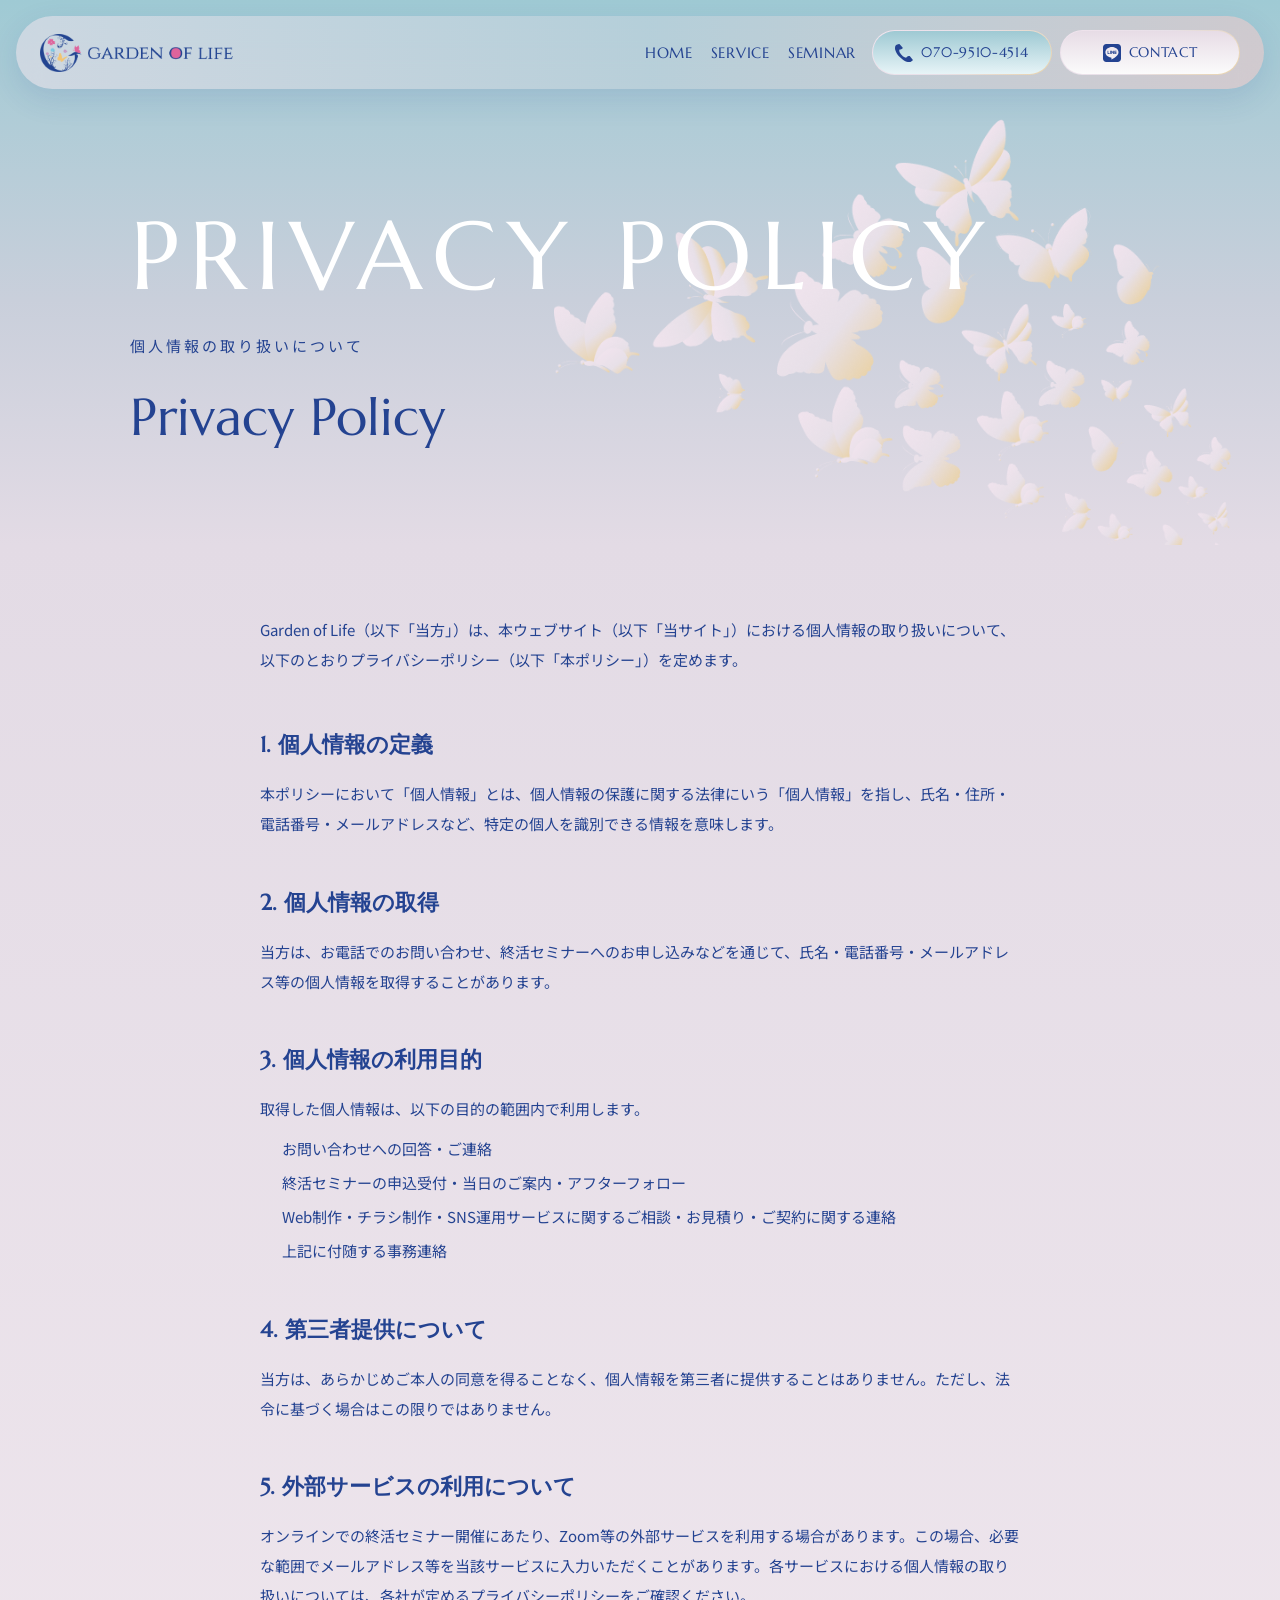
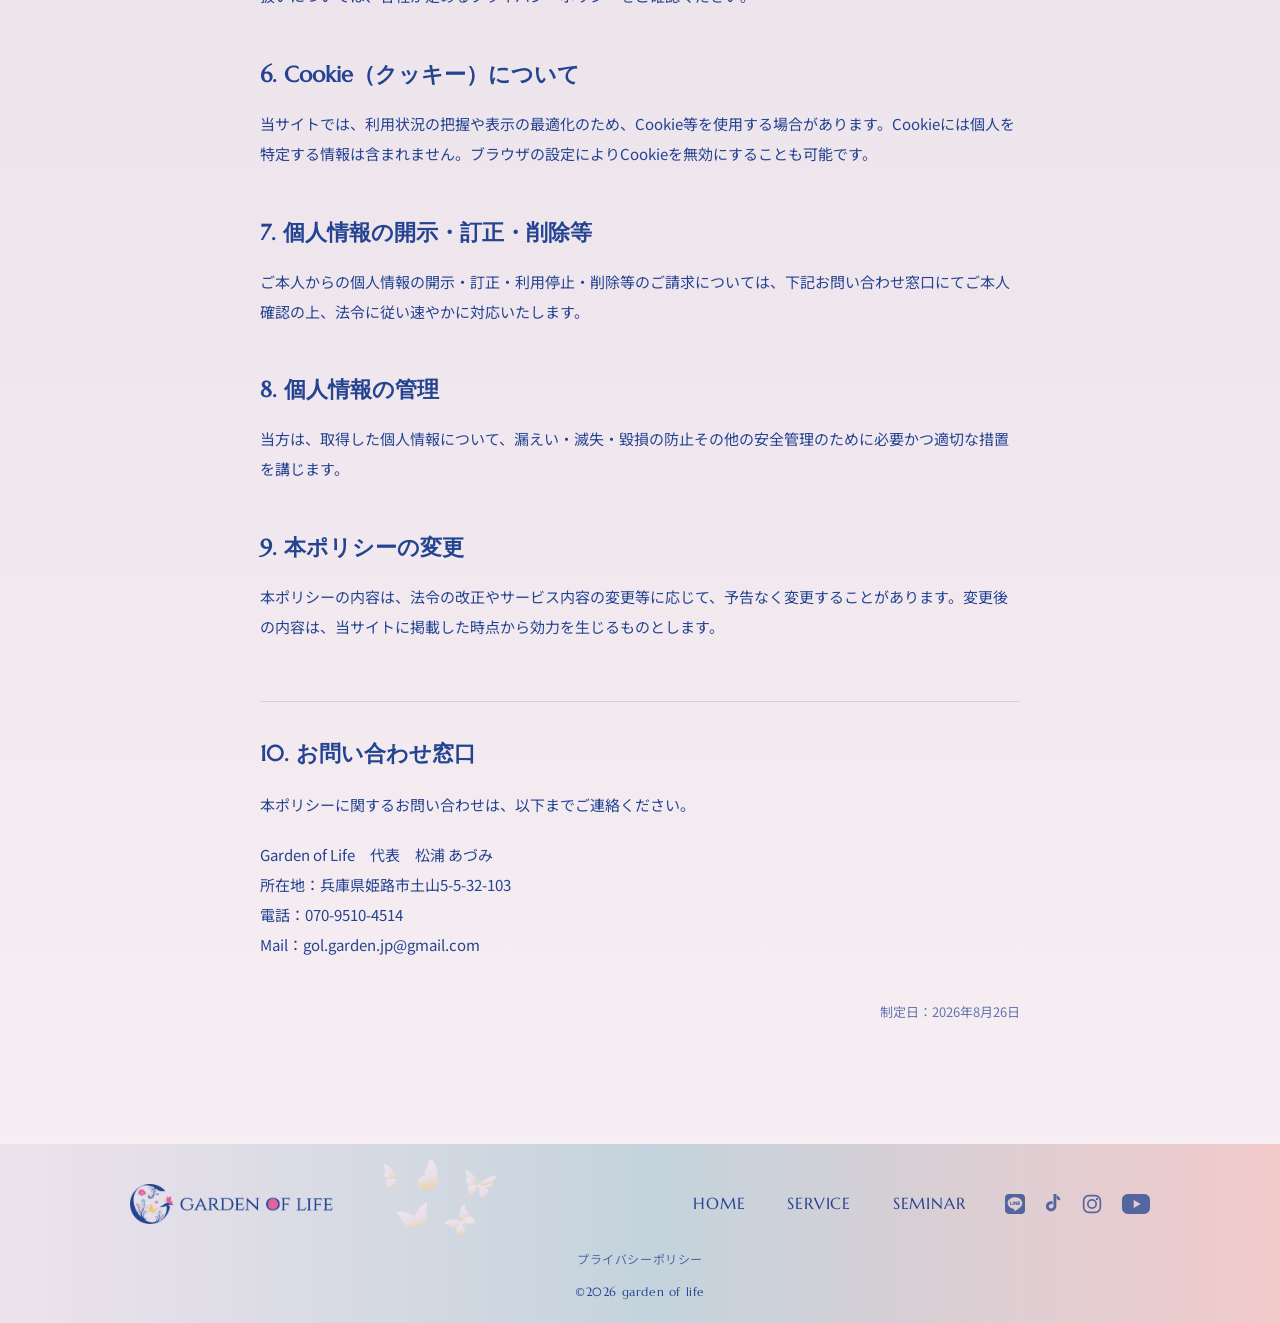
==== commit 543b2414: "Match mobile nav actions to header, use plain logo in footer - Mobile hamburger nav now shows the sa" ====
--- a/privacy.html
+++ b/privacy.html
@@ -63,7 +63,16 @@
 		<li><a href="service.html">SERVICE</a></li>
 		<li><a href="seminar.html">SEMINAR</a></li>
 	</ul>
-	<a href="tel:07095104514" class="sp-nav__tel">070-9510-4514</a>
+	<div class="sp-nav__actions">
+		<a href="tel:07095104514" class="header__tel">
+			<img src="./images/icon-phone.svg" alt="">
+			<span>070-9510-4514</span>
+		</a>
+		<a href="https://lin.ee/QFpINyl" class="header__cta" target="_blank" rel="noopener">
+			<img src="./images/icon-line-navy.svg" alt="">
+			<span>CONTACT</span>
+		</a>
+	</div>
 </nav>
 <main>
 	<!-- PAGE HERO -->
@@ -155,7 +164,7 @@
 	</div>
 	<div class="footer__inner">
 		<a href="index.html" class="footer__logo">
-			<img src="./images/logo-footer.png" alt="Garden of Life">
+			<img src="./images/logo-header.png" alt="Garden of Life">
 		</a>
 		<div class="footer__right">
 			<nav class="footer__nav">
--- a/css/style.css
+++ b/css/style.css
@@ -337,9 +337,10 @@
   font-family: "Marcellus", serif;
   font-size: 18px;
 }
-.sp-nav__tel {
-  font-family: "Marcellus", serif;
-  font-size: 18px;
+.sp-nav__actions {
+  display: flex;
+  flex-direction: column;
+  gap: 12px;
 }
 @media (max-width: 1024px) {
   .sp-nav {
@@ -2814,42 +2815,50 @@
 }
 .js .service__list > .reveal:nth-child(1),
 .js .reason__list > .reveal:nth-child(1),
-.js .work__list > .reveal:nth-child(1) {
+.js .work__list > .reveal:nth-child(1),
+.js .flow__list > .reveal:nth-child(1) {
   transition-delay: 0.1s;
 }
 .js .service__list > .reveal:nth-child(2),
 .js .reason__list > .reveal:nth-child(2),
-.js .work__list > .reveal:nth-child(2) {
+.js .work__list > .reveal:nth-child(2),
+.js .flow__list > .reveal:nth-child(2) {
   transition-delay: 0.2s;
 }
 .js .service__list > .reveal:nth-child(3),
 .js .reason__list > .reveal:nth-child(3),
-.js .work__list > .reveal:nth-child(3) {
+.js .work__list > .reveal:nth-child(3),
+.js .flow__list > .reveal:nth-child(3) {
   transition-delay: 0.3s;
 }
 .js .service__list > .reveal:nth-child(4),
 .js .reason__list > .reveal:nth-child(4),
-.js .work__list > .reveal:nth-child(4) {
+.js .work__list > .reveal:nth-child(4),
+.js .flow__list > .reveal:nth-child(4) {
   transition-delay: 0.4s;
 }
 .js .service__list > .reveal:nth-child(5),
 .js .reason__list > .reveal:nth-child(5),
-.js .work__list > .reveal:nth-child(5) {
+.js .work__list > .reveal:nth-child(5),
+.js .flow__list > .reveal:nth-child(5) {
   transition-delay: 0.5s;
 }
 .js .service__list > .reveal:nth-child(6),
 .js .reason__list > .reveal:nth-child(6),
-.js .work__list > .reveal:nth-child(6) {
+.js .work__list > .reveal:nth-child(6),
+.js .flow__list > .reveal:nth-child(6) {
   transition-delay: 0.6s;
 }
 .js .service__list > .reveal:nth-child(7),
 .js .reason__list > .reveal:nth-child(7),
-.js .work__list > .reveal:nth-child(7) {
+.js .work__list > .reveal:nth-child(7),
+.js .flow__list > .reveal:nth-child(7) {
   transition-delay: 0.7s;
 }
 .js .service__list > .reveal:nth-child(8),
 .js .reason__list > .reveal:nth-child(8),
-.js .work__list > .reveal:nth-child(8) {
+.js .work__list > .reveal:nth-child(8),
+.js .flow__list > .reveal:nth-child(8) {
   transition-delay: 0.8s;
 }
 .js .story__inner > .reveal:nth-child(1) {
